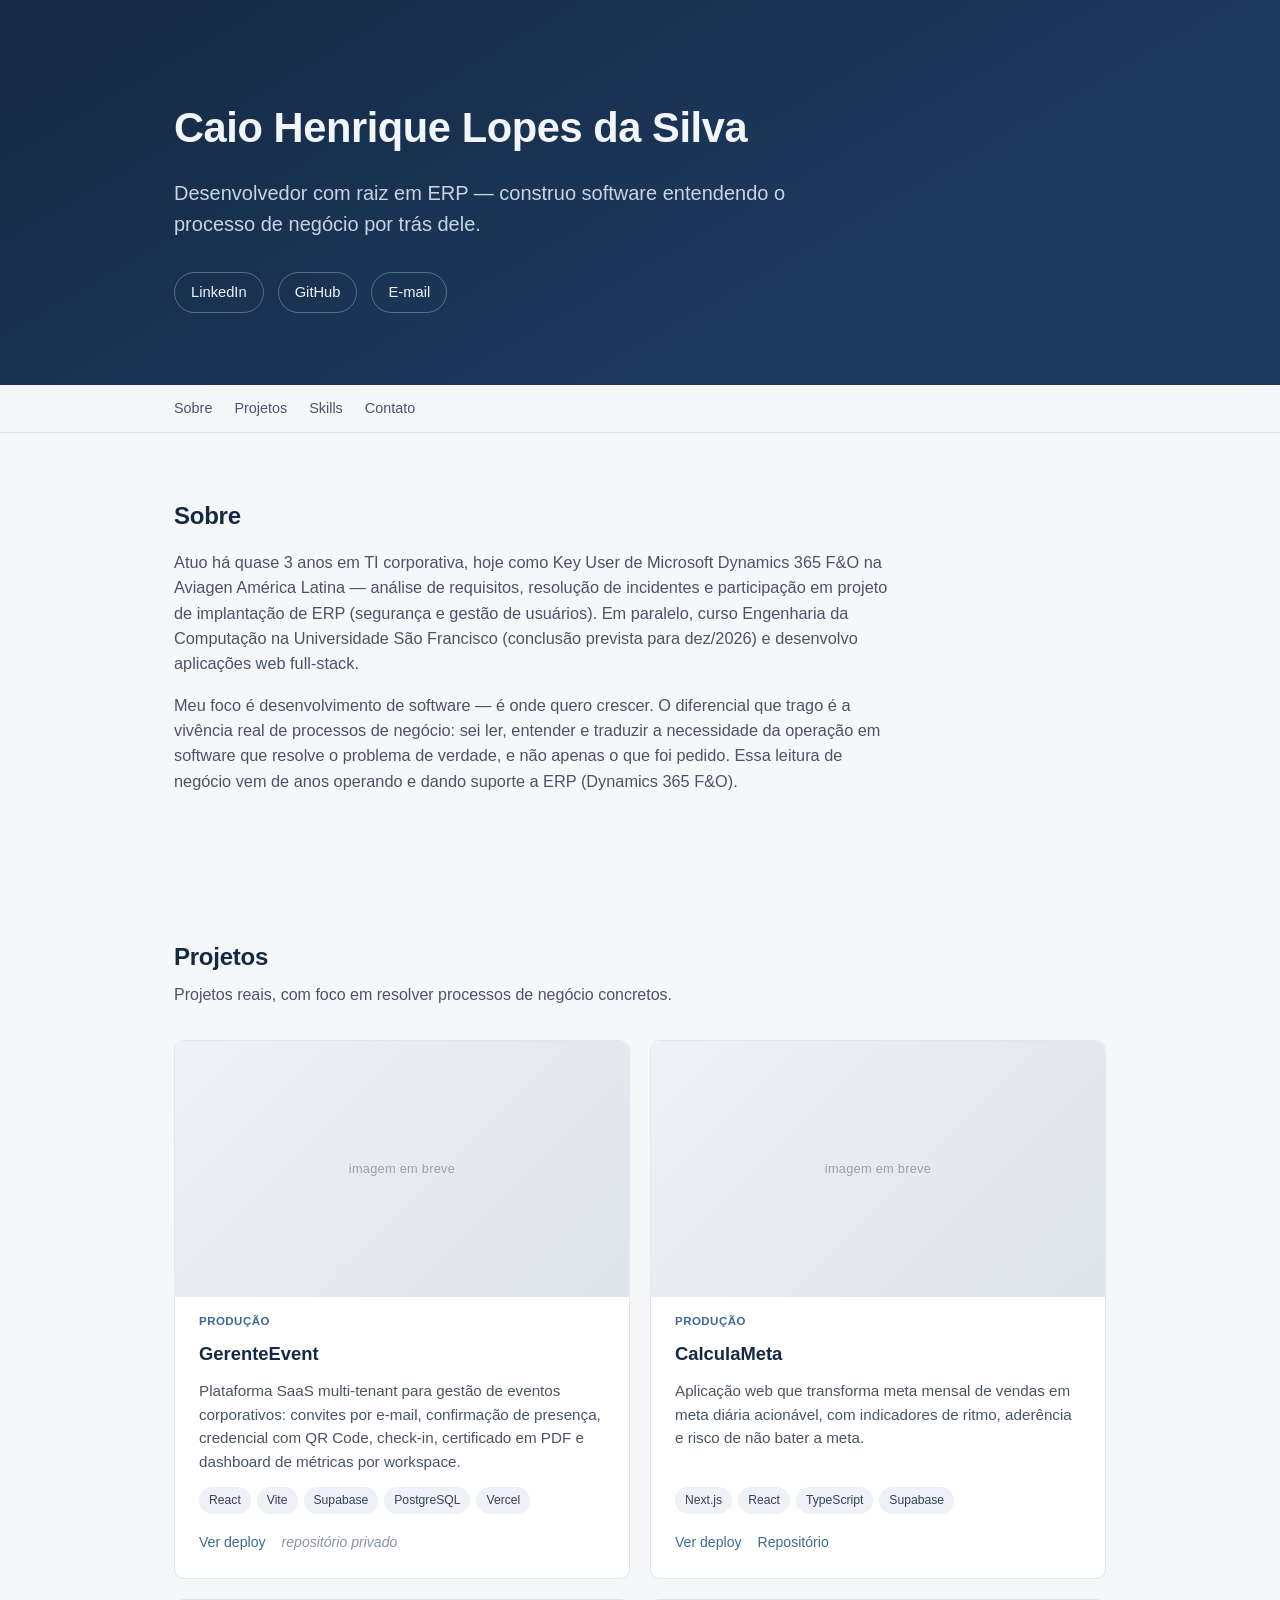
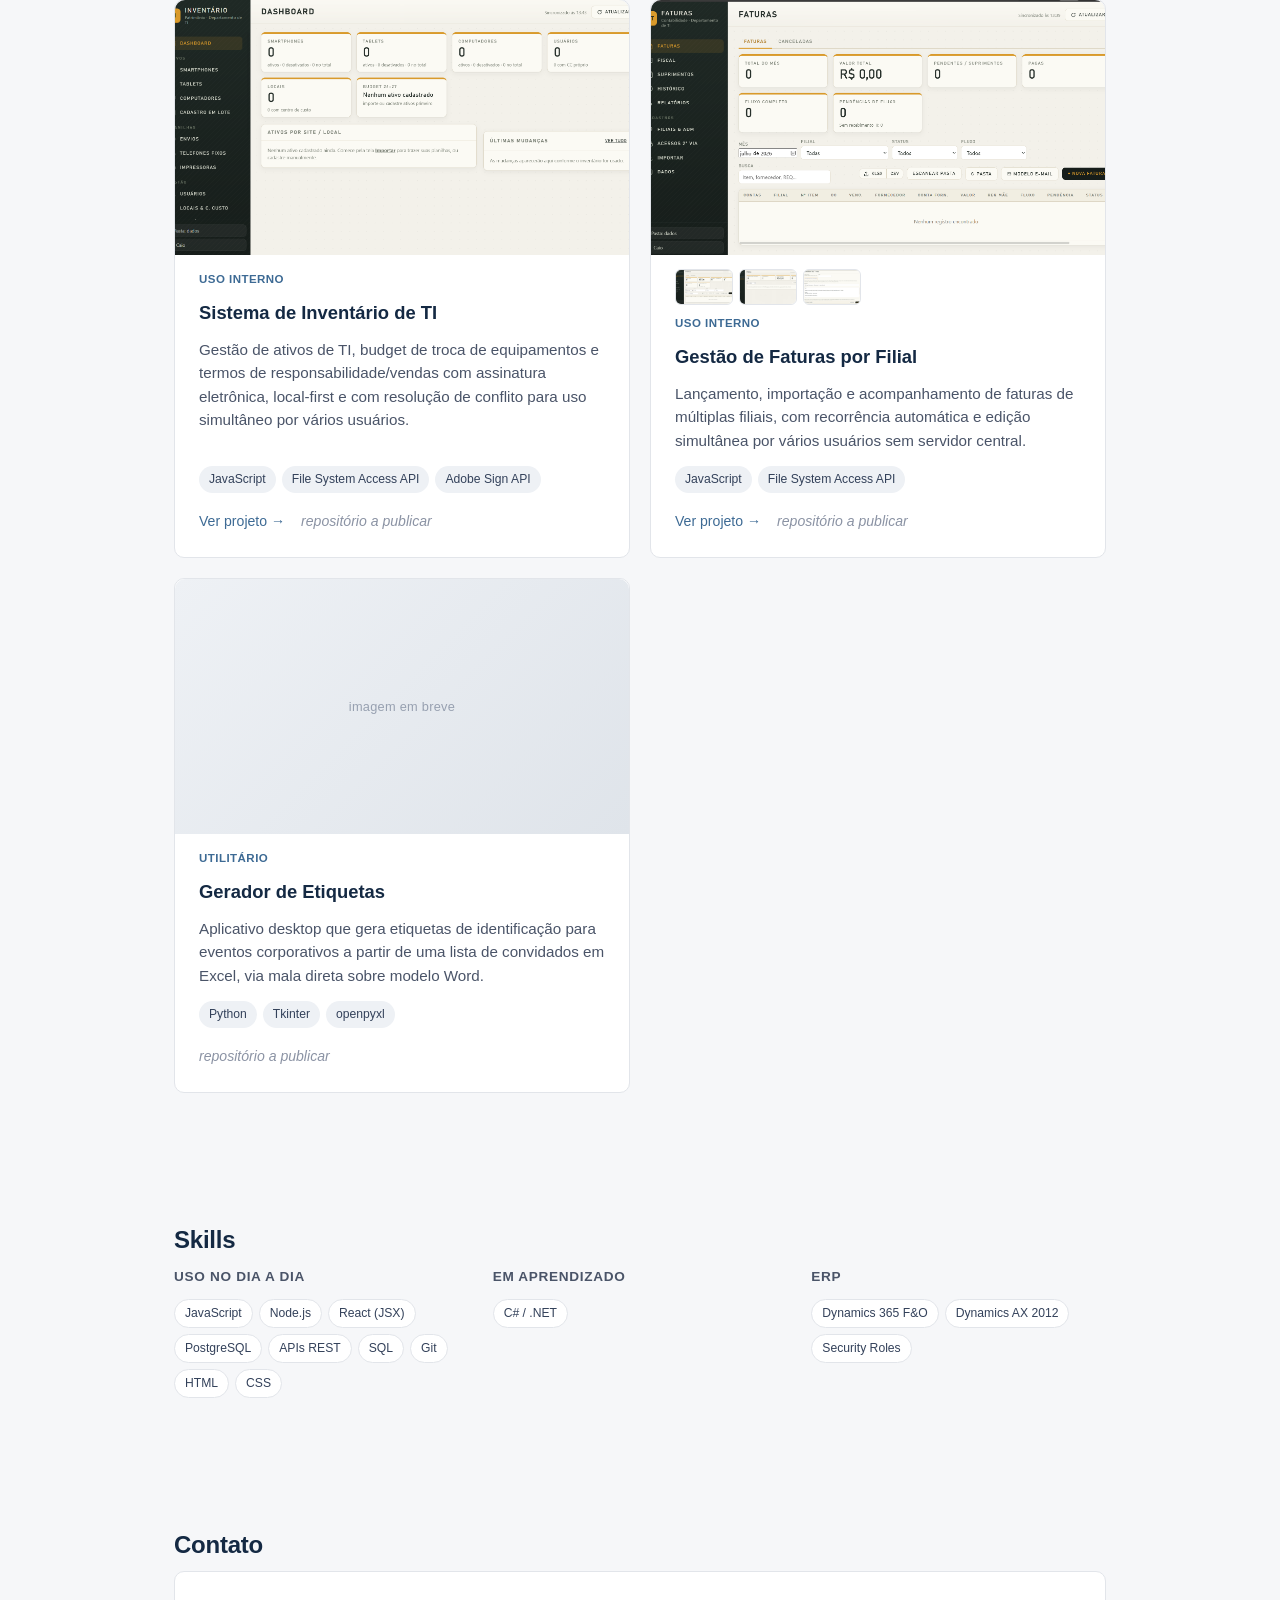
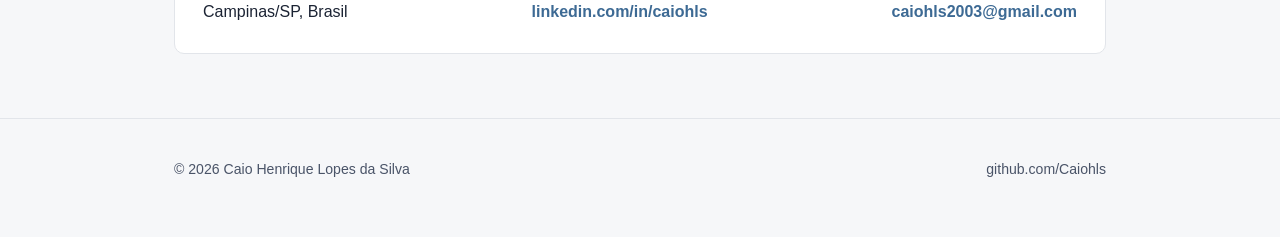
==== index.html @ 2c6a5934 "feature: meu site" ====
<!DOCTYPE html>
<html lang="pt-BR">
<head>
<meta charset="UTF-8">
<meta name="viewport" content="width=device-width, initial-scale=1">
<title>Caio Henrique Lopes da Silva — Desenvolvedor & ERP</title>
<meta name="description" content="Desenvolvedor com raiz em ERP. Portfólio de Caio Henrique Lopes da Silva — projetos, stack e contato.">
<style>
  :root{
    --bg: #f6f7f9;
    --bg-alt: #ffffff;
    --ink: #1b2333;
    --ink-soft: #4a5468;
    --line: #e2e5ea;
    --navy: #1e3a5f;
    --navy-deep: #142943;
    --accent: #3d6a94;
    --tag-bg: #eef1f5;
    --tag-ink: #33415a;
    --radius: 10px;
    --max: 980px;
  }

  *{ box-sizing: border-box; }

  html{ scroll-behavior: smooth; }

  body{
    margin: 0;
    font-family: -apple-system, BlinkMacSystemFont, "Segoe UI", Roboto, "Helvetica Neue", Arial, sans-serif;
    color: var(--ink);
    background: var(--bg);
    line-height: 1.55;
    -webkit-font-smoothing: antialiased;
  }

  a{ color: var(--accent); text-decoration: none; }
  a:hover{ text-decoration: underline; }

  .wrap{
    max-width: var(--max);
    margin: 0 auto;
    padding: 0 24px;
  }

  header.hero{
    background: linear-gradient(150deg, var(--navy-deep), var(--navy) 70%);
    color: #f2f5f9;
    padding: 96px 0 72px;
  }

  header.hero .wrap{ display: flex; flex-direction: column; gap: 18px; }

  header.hero h1{
    margin: 0;
    font-size: clamp(1.9rem, 4vw, 2.6rem);
    font-weight: 700;
    letter-spacing: -0.01em;
  }

  header.hero p.tagline{
    margin: 0;
    font-size: clamp(1.05rem, 2vw, 1.25rem);
    color: #c8d4e2;
    max-width: 640px;
  }

  header.hero .links{
    margin-top: 14px;
    display: flex;
    flex-wrap: wrap;
    gap: 14px;
  }

  header.hero .links a{
    color: #eef3f8;
    border: 1px solid rgba(255,255,255,0.28);
    padding: 8px 16px;
    border-radius: 999px;
    font-size: 0.92rem;
    transition: background 0.15s ease, border-color 0.15s ease;
  }

  header.hero .links a:hover{
    background: rgba(255,255,255,0.08);
    border-color: rgba(255,255,255,0.5);
    text-decoration: none;
  }

  nav.subnav{
    position: sticky;
    top: 0;
    z-index: 10;
    background: rgba(246,247,249,0.92);
    backdrop-filter: saturate(180%) blur(6px);
    border-bottom: 1px solid var(--line);
  }

  nav.subnav .wrap{
    display: flex;
    gap: 22px;
    padding: 12px 24px;
    font-size: 0.9rem;
    overflow-x: auto;
  }

  nav.subnav a{ color: var(--ink-soft); white-space: nowrap; }
  nav.subnav a:hover{ color: var(--navy); }

  section{ padding: 64px 0; }

  section h2{
    font-size: 1.5rem;
    margin: 0 0 8px;
    color: var(--navy-deep);
    letter-spacing: -0.01em;
  }

  section .section-intro{
    color: var(--ink-soft);
    margin: 0 0 32px;
    max-width: 680px;
  }

  #sobre p{
    max-width: 720px;
    color: var(--ink-soft);
    font-size: 1.02rem;
  }

  #sobre p strong{ color: var(--ink); }

  .cards{
    display: grid;
    grid-template-columns: repeat(auto-fill, minmax(300px, 1fr));
    gap: 20px;
  }

  .card{
    background: var(--bg-alt);
    border: 1px solid var(--line);
    border-radius: var(--radius);
    padding: 24px;
    display: flex;
    flex-direction: column;
    gap: 10px;
  }

  .card .thumb{
    margin: -24px -24px 6px;
    aspect-ratio: 16 / 9;
    background: linear-gradient(135deg, #eef1f5, #dfe4ea);
    border-radius: var(--radius) var(--radius) 0 0;
    overflow: hidden;
    position: relative;
    display: flex;
    align-items: center;
    justify-content: center;
  }

  .card .thumb .ph{
    color: #97a0b0;
    font-size: 0.8rem;
    letter-spacing: 0.02em;
  }

  .card .thumb img{
    position: absolute;
    inset: 0;
    width: 100%;
    height: 100%;
    object-fit: cover;
    display: block;
  }

  .card .shots{
    display: flex;
    gap: 6px;
    margin-top: -2px;
  }

  .card .shots button{
    padding: 0;
    width: 58px;
    height: 36px;
    border: 1px solid var(--line);
    border-radius: 6px;
    overflow: hidden;
    cursor: pointer;
    background: none;
    transition: border-color 0.15s ease;
  }

  .card .shots button:hover,
  .card .shots button:focus-visible{
    border-color: var(--accent);
    outline: none;
  }

  .card .shots button img{
    width: 100%;
    height: 100%;
    object-fit: cover;
    display: block;
  }

  .card h3{
    margin: 0;
    font-size: 1.15rem;
    color: var(--navy-deep);
  }

  .card .status{
    font-size: 0.72rem;
    text-transform: uppercase;
    letter-spacing: 0.04em;
    color: var(--accent);
    font-weight: 600;
  }

  .card p.desc{
    margin: 0;
    color: var(--ink-soft);
    font-size: 0.95rem;
    flex-grow: 1;
  }

  .card p.desc code{
    background: var(--tag-bg);
    color: var(--tag-ink);
    padding: 1px 5px;
    border-radius: 4px;
    font-size: 0.85em;
  }

  .tags{
    display: flex;
    flex-wrap: wrap;
    gap: 6px;
    margin-top: 4px;
  }

  .tag{
    background: var(--tag-bg);
    color: var(--tag-ink);
    font-size: 0.76rem;
    padding: 4px 10px;
    border-radius: 999px;
    font-weight: 500;
  }

  .card .card-links{
    margin-top: 8px;
    display: flex;
    gap: 16px;
    font-size: 0.88rem;
  }

  .card .card-links span.pending{
    color: #8b93a4;
    font-style: italic;
  }

  .skills-grid{
    display: grid;
    grid-template-columns: repeat(auto-fit, minmax(220px, 1fr));
    gap: 24px;
  }

  .skills-group h3{
    font-size: 0.85rem;
    text-transform: uppercase;
    letter-spacing: 0.05em;
    color: var(--ink-soft);
    margin: 0 0 12px;
  }

  .skills-group .tags .tag{ background: var(--bg-alt); border: 1px solid var(--line); }

  footer{
    padding: 40px 0 56px;
    border-top: 1px solid var(--line);
  }

  footer .wrap{
    display: flex;
    flex-wrap: wrap;
    justify-content: space-between;
    gap: 12px;
    color: var(--ink-soft);
    font-size: 0.88rem;
  }

  footer a{ color: var(--ink-soft); }

  #contato .contact-box{
    background: var(--bg-alt);
    border: 1px solid var(--line);
    border-radius: var(--radius);
    padding: 28px;
    display: flex;
    flex-wrap: wrap;
    gap: 24px;
    align-items: center;
    justify-content: space-between;
  }

  #contato .contact-box a{
    font-weight: 600;
  }

  @media (max-width: 600px){
    header.hero{ padding: 72px 0 56px; }
    section{ padding: 48px 0; }
  }
</style>
</head>
<body>

<header class="hero">
  <div class="wrap">
    <h1>Caio Henrique Lopes da Silva</h1>
    <p class="tagline">Desenvolvedor com raiz em ERP — construo software entendendo o processo de negócio por trás dele.</p>
    <div class="links">
      <a href="https://linkedin.com/in/caiohls" target="_blank" rel="noopener">LinkedIn</a>
      <a href="https://github.com/Caiohls" target="_blank" rel="noopener">GitHub</a>
      <a href="mailto:caiohls2003@gmail.com">E-mail</a>
    </div>
  </div>
</header>

<nav class="subnav">
  <div class="wrap">
    <a href="#sobre">Sobre</a>
    <a href="#projetos">Projetos</a>
    <a href="#skills">Skills</a>
    <a href="#contato">Contato</a>
  </div>
</nav>

<main>

  <section id="sobre">
    <div class="wrap">
      <h2>Sobre</h2>
      <p>
        Atuo há quase 3 anos em TI corporativa, hoje como Key User de Microsoft Dynamics 365 F&amp;O
        na Aviagen América Latina — análise de requisitos, resolução de incidentes e participação em projeto de
        implantação de ERP (segurança e gestão de usuários). Em paralelo, curso Engenharia da Computação na
        Universidade São Francisco (conclusão prevista para dez/2026) e desenvolvo aplicações web full-stack.
      </p>
      <p>
        Meu foco é desenvolvimento de software — é onde quero crescer. O diferencial que trago é a
        vivência real de processos de negócio: sei ler, entender e traduzir a necessidade da operação
        em software que resolve o problema de verdade, e não apenas o que foi pedido. Essa leitura de negócio vem de
        anos operando e dando suporte a ERP (Dynamics 365 F&amp;O).
      </p>
    </div>
  </section>

  <section id="projetos">
    <div class="wrap">
      <h2>Projetos</h2>
      <p class="section-intro">Projetos reais, com foco em resolver processos de negócio concretos.</p>
      <div class="cards">

        <div class="card">
          <div class="thumb">
            <span class="ph">imagem em breve</span>
            <img src="docs/screenshots/gerentevent.png" alt="Tela do GerenteEvent" loading="lazy" onerror="this.remove()">
          </div>
          <span class="status">Produção</span>
          <h3>GerenteEvent</h3>
          <p class="desc">
            Plataforma SaaS multi-tenant para gestão de eventos corporativos: convites por e-mail, confirmação de
            presença, credencial com QR Code, check-in, certificado em PDF e dashboard de métricas por workspace.
          </p>
          <div class="tags">
            <span class="tag">React</span>
            <span class="tag">Vite</span>
            <span class="tag">Supabase</span>
            <span class="tag">PostgreSQL</span>
            <span class="tag">Vercel</span>
          </div>
          <div class="card-links">
            <a href="https://gerentevent.com" target="_blank" rel="noopener">Ver deploy</a>
            <span class="pending">repositório privado</span>
          </div>
        </div>

        <div class="card">
          <div class="thumb">
            <span class="ph">imagem em breve</span>
            <img src="docs/screenshots/calculameta.png" alt="Tela do CalculaMeta" loading="lazy" onerror="this.remove()">
          </div>
          <span class="status">Produção</span>
          <h3>CalculaMeta</h3>
          <p class="desc">
            Aplicação web que transforma meta mensal de vendas em meta diária acionável, com indicadores de ritmo,
            aderência e risco de não bater a meta.
          </p>
          <div class="tags">
            <span class="tag">Next.js</span>
            <span class="tag">React</span>
            <span class="tag">TypeScript</span>
            <span class="tag">Supabase</span>
          </div>
          <div class="card-links">
            <a href="https://calculametamo.vercel.app" target="_blank" rel="noopener">Ver deploy</a>
            <a href="https://github.com/caiohls2000-lang/CalculaMetaMo" target="_blank" rel="noopener">Repositório</a>
          </div>
        </div>

        <div class="card">
          <div class="thumb">
            <span class="ph">imagem em breve</span>
            <img src="docs/screenshots/Inventario/InventTelaIni.png" alt="Dashboard do Sistema de Inventário de TI" loading="lazy" onerror="this.remove()">
          </div>
          <span class="status">Uso interno</span>
          <h3>Sistema de Inventário de TI</h3>
          <p class="desc">
            Gestão de ativos de TI, budget de troca de equipamentos e termos de responsabilidade/vendas com
            assinatura eletrônica, local-first e com resolução de conflito para uso simultâneo por vários usuários.
          </p>
          <div class="tags">
            <span class="tag">JavaScript</span>
            <span class="tag">File System Access API</span>
            <span class="tag">Adobe Sign API</span>
          </div>
          <div class="card-links">
            <a href="projeto-inventario.html">Ver projeto →</a>
            <span class="pending">repositório a publicar</span>
          </div>
        </div>

        <div class="card">
          <div class="thumb">
            <span class="ph">imagem em breve</span>
            <img id="faturas-main" src="docs/screenshots/GerenciamentoFaturas/FaturasTelaIni.png" alt="Tela inicial da Gestão de Faturas" loading="lazy" onerror="this.remove()">
          </div>
          <div class="shots">
            <button type="button" data-target="faturas-main" data-src="docs/screenshots/GerenciamentoFaturas/FaturasTelaIni.png" aria-label="Ver tela inicial">
              <img src="docs/screenshots/GerenciamentoFaturas/FaturasTelaIni.png" alt="Tela inicial" loading="lazy">
            </button>
            <button type="button" data-target="faturas-main" data-src="docs/screenshots/GerenciamentoFaturas/FaturasFiscal.png" aria-label="Ver fluxo fiscal">
              <img src="docs/screenshots/GerenciamentoFaturas/FaturasFiscal.png" alt="Fluxo fiscal" loading="lazy">
            </button>
            <button type="button" data-target="faturas-main" data-src="docs/screenshots/GerenciamentoFaturas/ModeloEmailFiscal.png" aria-label="Ver modelo de e-mail automático">
              <img src="docs/screenshots/GerenciamentoFaturas/ModeloEmailFiscal.png" alt="Modelo de e-mail" loading="lazy">
            </button>
          </div>
          <span class="status">Uso interno</span>
          <h3>Gestão de Faturas por Filial</h3>
          <p class="desc">
            Lançamento, importação e acompanhamento de faturas de múltiplas filiais, com recorrência automática e
            edição simultânea por vários usuários sem servidor central.
          </p>
          <div class="tags">
            <span class="tag">JavaScript</span>
            <span class="tag">File System Access API</span>
          </div>
          <div class="card-links">
            <a href="projeto-faturas.html">Ver projeto →</a>
            <span class="pending">repositório a publicar</span>
          </div>
        </div>

        <div class="card">
          <div class="thumb">
            <span class="ph">imagem em breve</span>
            <img src="docs/screenshots/etiquetas.png" alt="Tela do Gerador de Etiquetas" loading="lazy" onerror="this.remove()">
          </div>
          <span class="status">Utilitário</span>
          <h3>Gerador de Etiquetas</h3>
          <p class="desc">
            Aplicativo desktop que gera etiquetas de identificação para eventos corporativos a partir de uma lista
            de convidados em Excel, via mala direta sobre modelo Word.
          </p>
          <div class="tags">
            <span class="tag">Python</span>
            <span class="tag">Tkinter</span>
            <span class="tag">openpyxl</span>
          </div>
          <div class="card-links">
            <span class="pending">repositório a publicar</span>
          </div>
        </div>

      </div>
    </div>
  </section>

  <section id="skills">
    <div class="wrap">
      <h2>Skills</h2>
      <div class="skills-grid">
        <div class="skills-group">
          <h3>Uso no dia a dia</h3>
          <div class="tags">
            <span class="tag">JavaScript</span>
            <span class="tag">Node.js</span>
            <span class="tag">React (JSX)</span>
            <span class="tag">PostgreSQL</span>
            <span class="tag">APIs REST</span>
            <span class="tag">SQL</span>
            <span class="tag">Git</span>
            <span class="tag">HTML</span>
            <span class="tag">CSS</span>
          </div>
        </div>
        <div class="skills-group">
          <h3>Em aprendizado</h3>
          <div class="tags">
            <span class="tag">C# / .NET</span>
          </div>
        </div>
        <div class="skills-group">
          <h3>ERP</h3>
          <div class="tags">
            <span class="tag">Dynamics 365 F&amp;O</span>
            <span class="tag">Dynamics AX 2012</span>
            <span class="tag">Security Roles</span>
          </div>
        </div>
      </div>
    </div>
  </section>

  <section id="contato">
    <div class="wrap">
      <h2>Contato</h2>
      <div class="contact-box">
        <div>Campinas/SP, Brasil</div>
        <a href="https://linkedin.com/in/caiohls" target="_blank" rel="noopener">linkedin.com/in/caiohls</a>
        <a href="mailto:caiohls2003@gmail.com">caiohls2003@gmail.com</a>
      </div>
    </div>
  </section>

</main>

<footer>
  <div class="wrap">
    <span>© 2026 Caio Henrique Lopes da Silva</span>
    <a href="https://github.com/Caiohls" target="_blank" rel="noopener">github.com/Caiohls</a>
  </div>
</footer>

<script>
  document.querySelectorAll('.shots button').forEach(function (btn) {
    btn.addEventListener('click', function () {
      var main = document.getElementById(btn.dataset.target);
      if (main) main.src = btn.dataset.src;
    });
  });
</script>

</body>
</html>
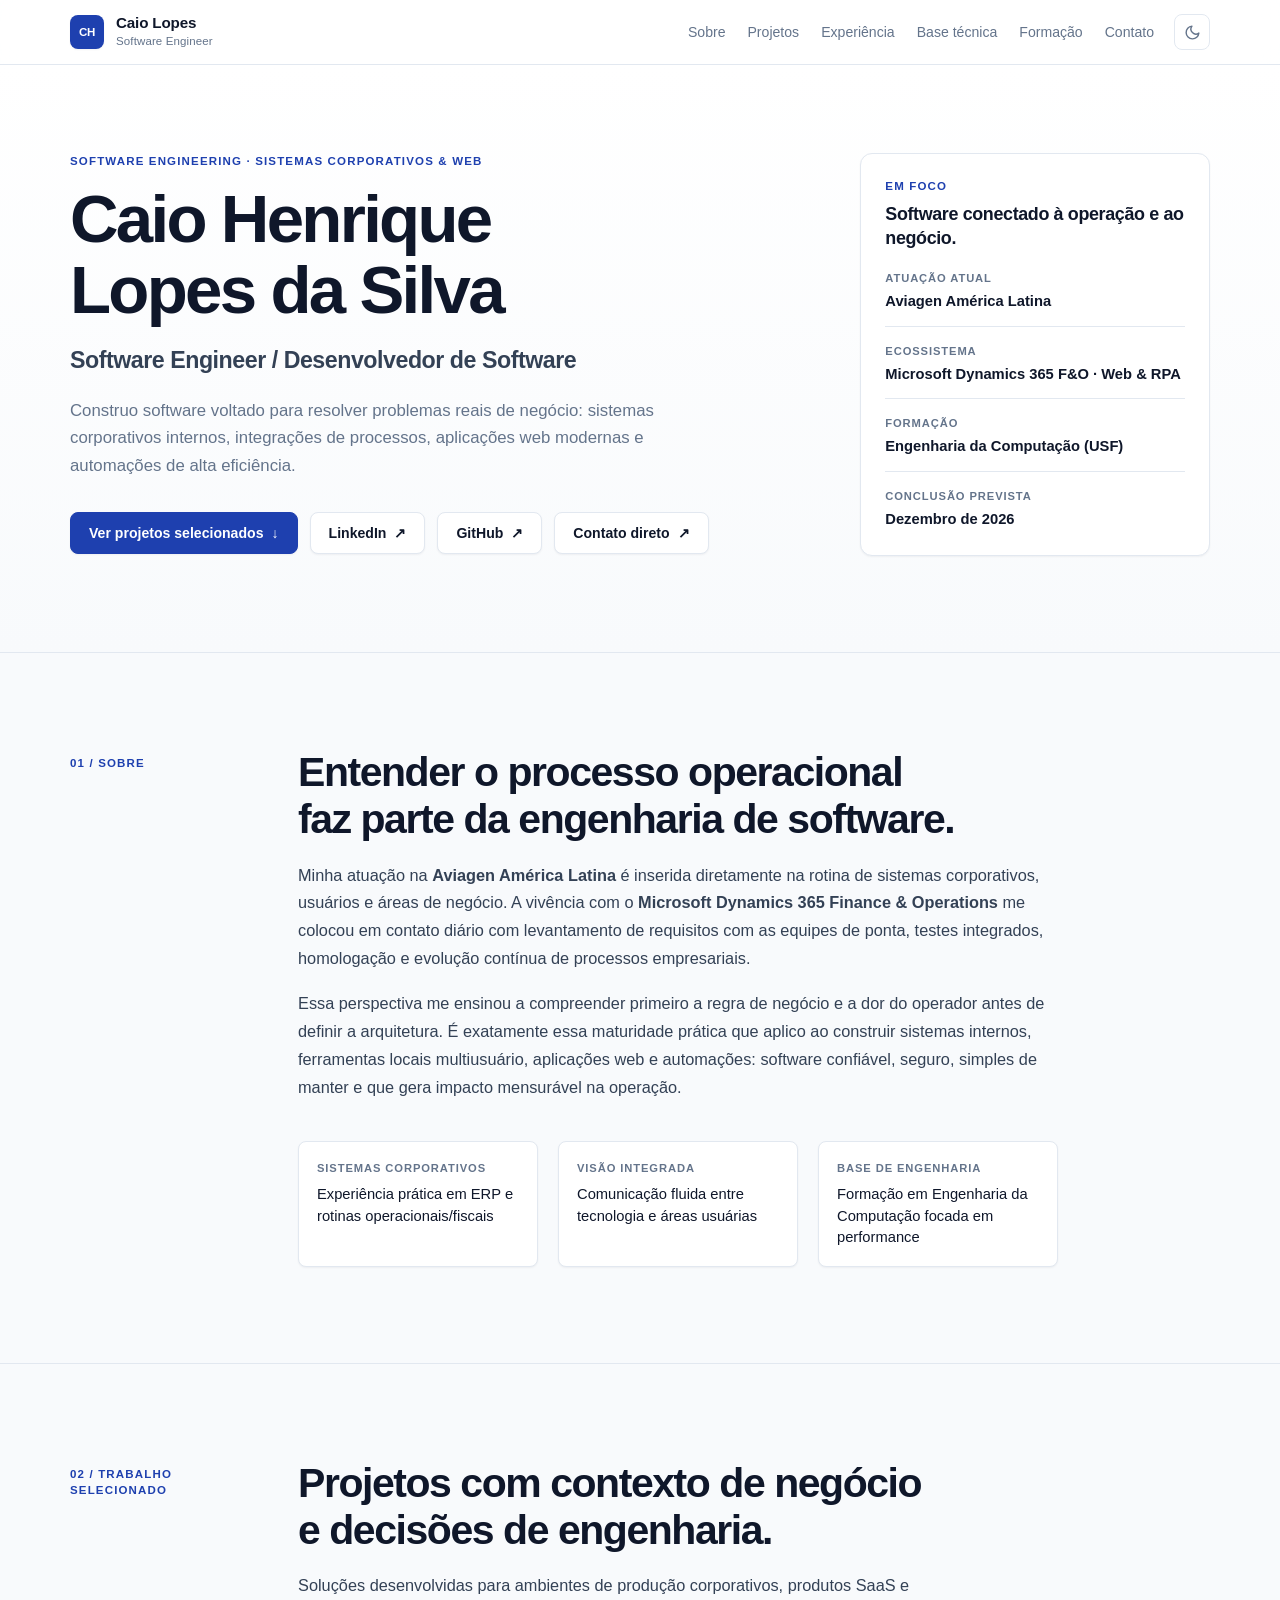
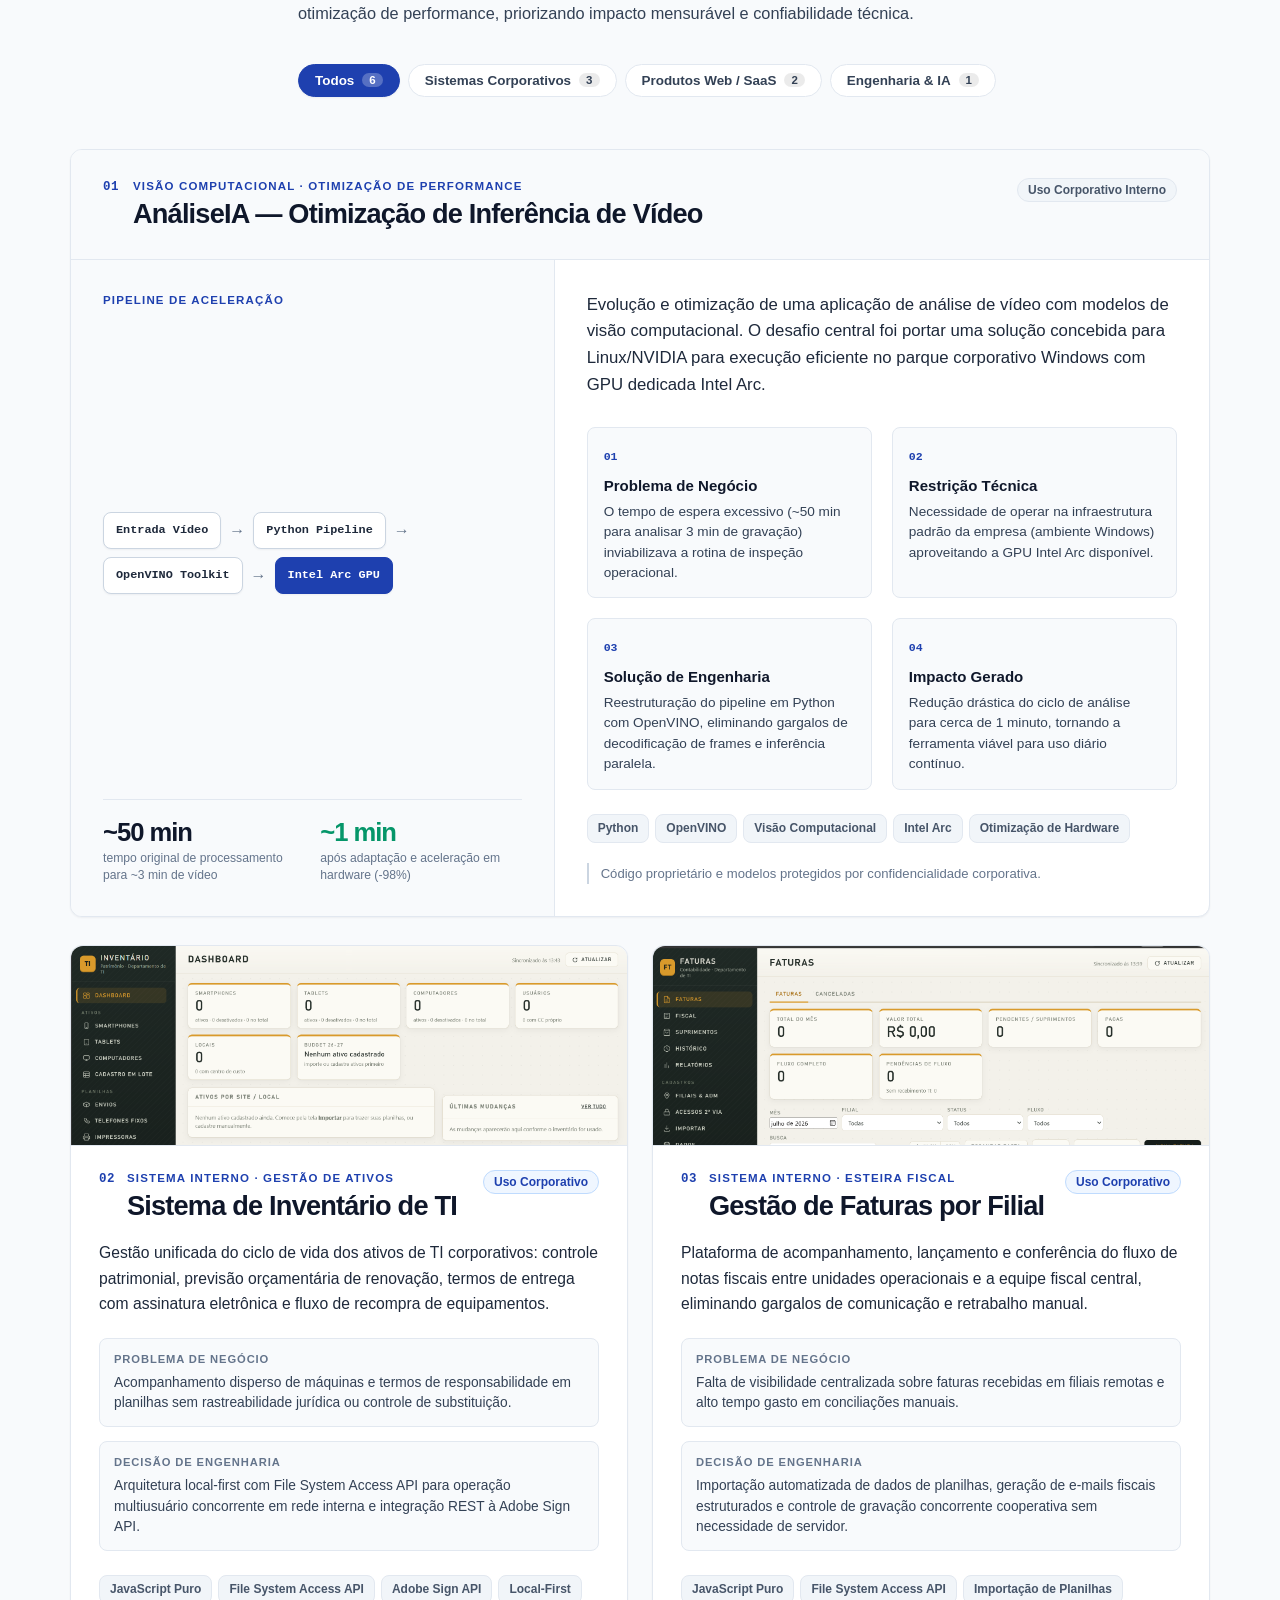
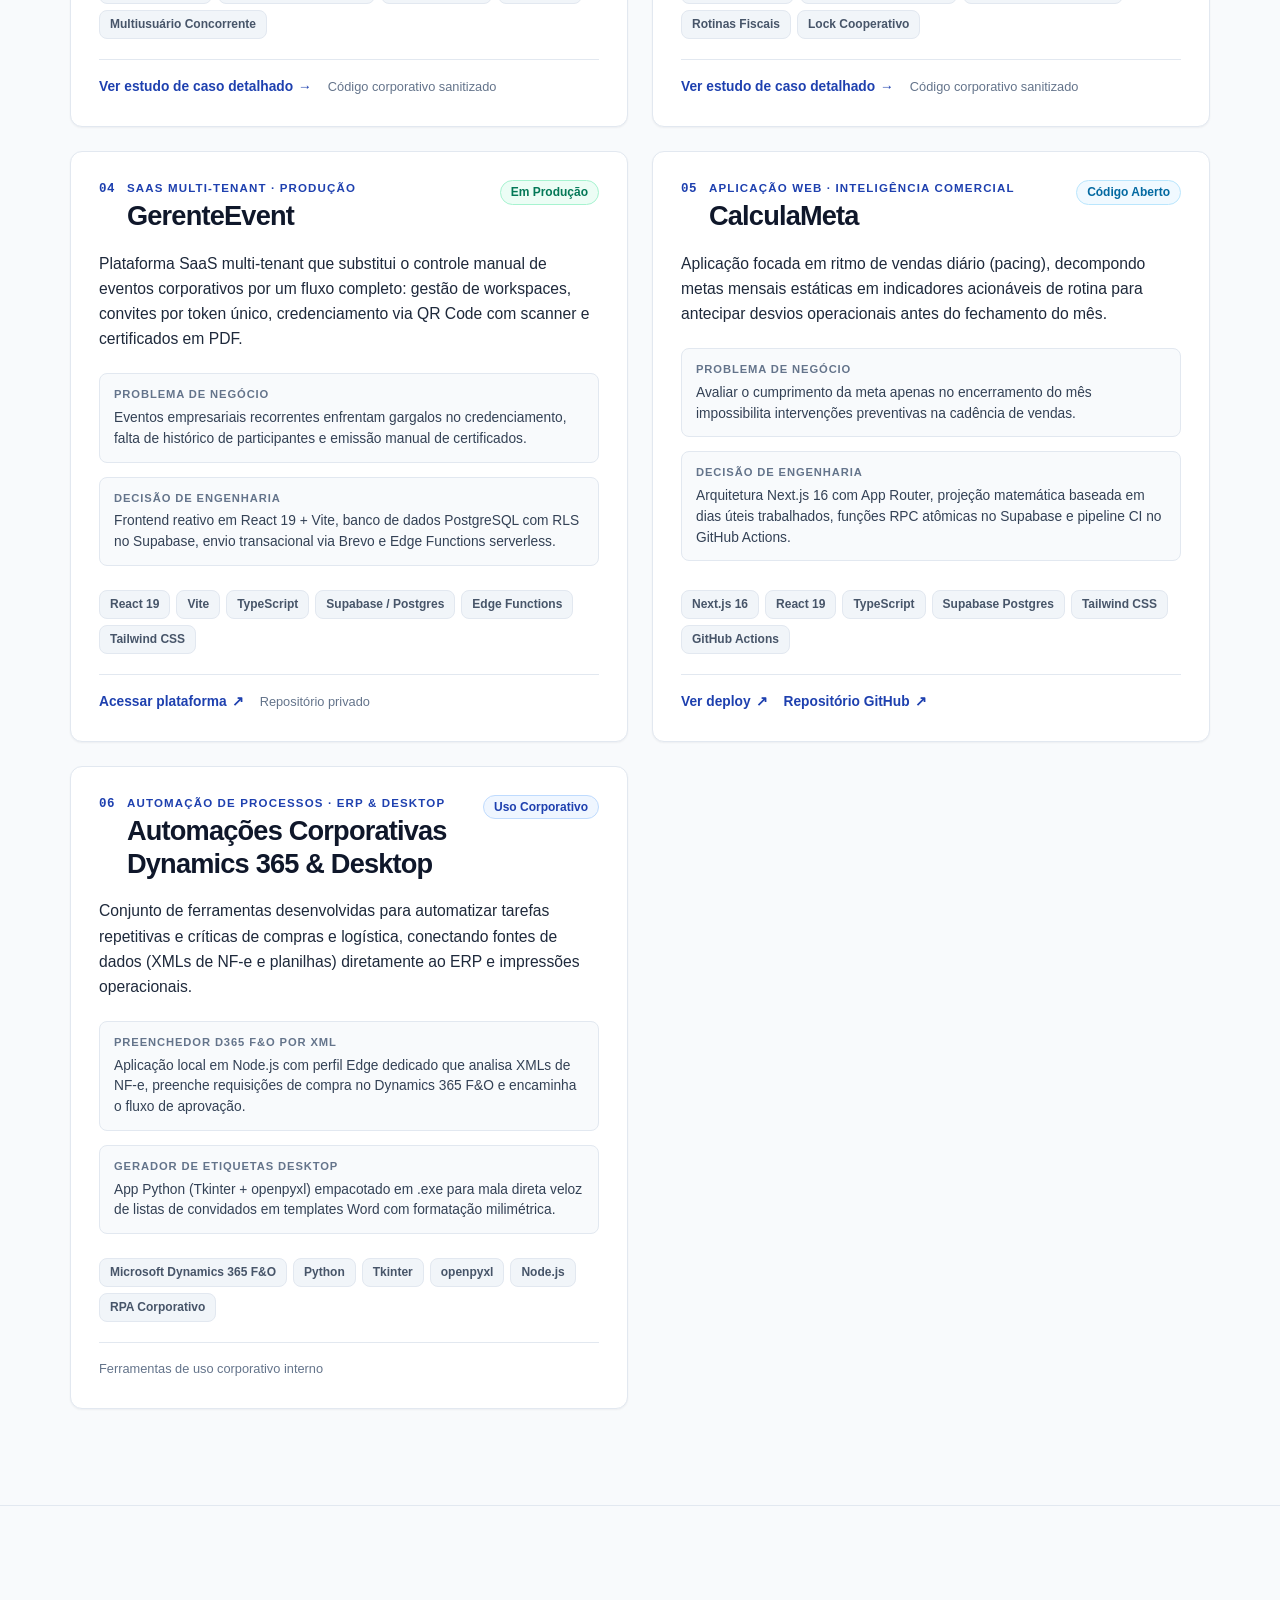
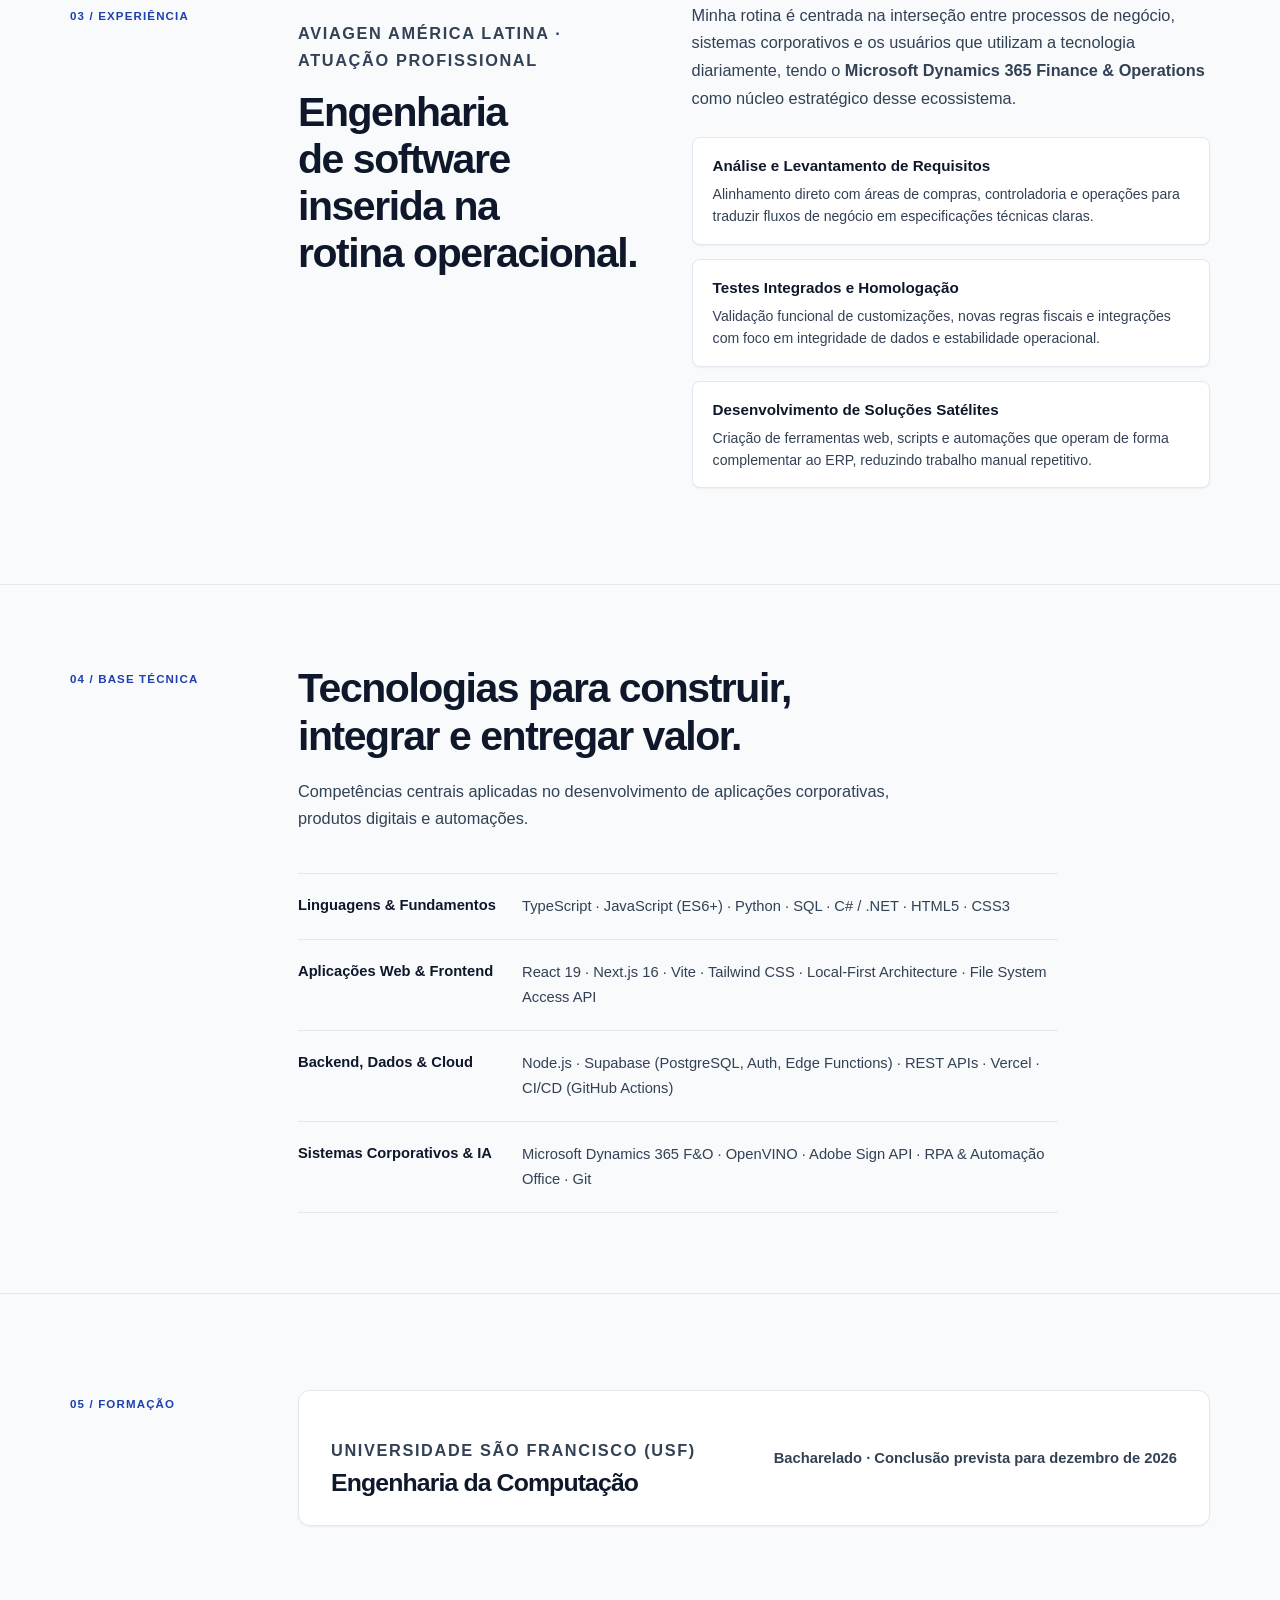
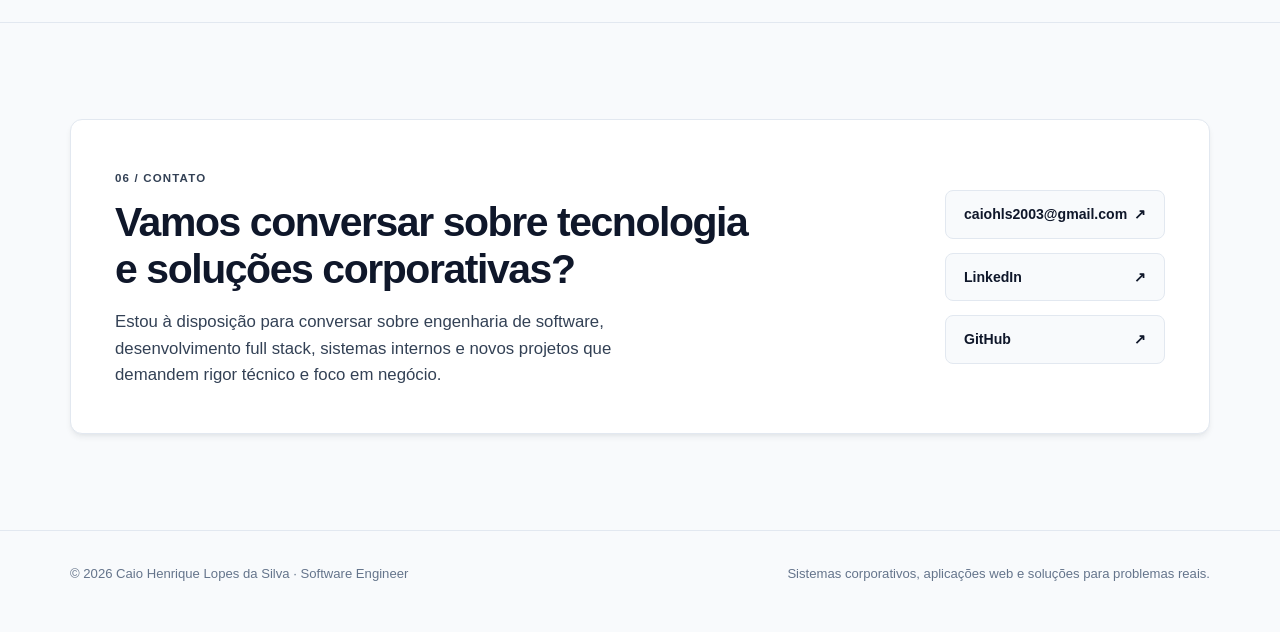
==== commit d32dea5d: "fix" ====
--- a/index.html
+++ b/index.html
@@ -1,559 +1,636 @@
-<!DOCTYPE html>
+<!doctype html>
 <html lang="pt-BR">
-<head>
-<meta charset="UTF-8">
-<meta name="viewport" content="width=device-width, initial-scale=1">
-<title>Caio Henrique Lopes da Silva — Desenvolvedor & ERP</title>
-<meta name="description" content="Desenvolvedor com raiz em ERP. Portfólio de Caio Henrique Lopes da Silva — projetos, stack e contato.">
-<style>
-  :root{
-    --bg: #f6f7f9;
-    --bg-alt: #ffffff;
-    --ink: #1b2333;
-    --ink-soft: #4a5468;
-    --line: #e2e5ea;
-    --navy: #1e3a5f;
-    --navy-deep: #142943;
-    --accent: #3d6a94;
-    --tag-bg: #eef1f5;
-    --tag-ink: #33415a;
-    --radius: 10px;
-    --max: 980px;
-  }
-
-  *{ box-sizing: border-box; }
-
-  html{ scroll-behavior: smooth; }
-
-  body{
-    margin: 0;
-    font-family: -apple-system, BlinkMacSystemFont, "Segoe UI", Roboto, "Helvetica Neue", Arial, sans-serif;
-    color: var(--ink);
-    background: var(--bg);
-    line-height: 1.55;
-    -webkit-font-smoothing: antialiased;
-  }
-
-  a{ color: var(--accent); text-decoration: none; }
-  a:hover{ text-decoration: underline; }
-
-  .wrap{
-    max-width: var(--max);
-    margin: 0 auto;
-    padding: 0 24px;
-  }
-
-  header.hero{
-    background: linear-gradient(150deg, var(--navy-deep), var(--navy) 70%);
-    color: #f2f5f9;
-    padding: 96px 0 72px;
-  }
-
-  header.hero .wrap{ display: flex; flex-direction: column; gap: 18px; }
-
-  header.hero h1{
-    margin: 0;
-    font-size: clamp(1.9rem, 4vw, 2.6rem);
-    font-weight: 700;
-    letter-spacing: -0.01em;
-  }
-
-  header.hero p.tagline{
-    margin: 0;
-    font-size: clamp(1.05rem, 2vw, 1.25rem);
-    color: #c8d4e2;
-    max-width: 640px;
-  }
-
-  header.hero .links{
-    margin-top: 14px;
-    display: flex;
-    flex-wrap: wrap;
-    gap: 14px;
-  }
-
-  header.hero .links a{
-    color: #eef3f8;
-    border: 1px solid rgba(255,255,255,0.28);
-    padding: 8px 16px;
-    border-radius: 999px;
-    font-size: 0.92rem;
-    transition: background 0.15s ease, border-color 0.15s ease;
-  }
-
-  header.hero .links a:hover{
-    background: rgba(255,255,255,0.08);
-    border-color: rgba(255,255,255,0.5);
-    text-decoration: none;
-  }
-
-  nav.subnav{
-    position: sticky;
-    top: 0;
-    z-index: 10;
-    background: rgba(246,247,249,0.92);
-    backdrop-filter: saturate(180%) blur(6px);
-    border-bottom: 1px solid var(--line);
-  }
-
-  nav.subnav .wrap{
-    display: flex;
-    gap: 22px;
-    padding: 12px 24px;
-    font-size: 0.9rem;
-    overflow-x: auto;
-  }
-
-  nav.subnav a{ color: var(--ink-soft); white-space: nowrap; }
-  nav.subnav a:hover{ color: var(--navy); }
-
-  section{ padding: 64px 0; }
-
-  section h2{
-    font-size: 1.5rem;
-    margin: 0 0 8px;
-    color: var(--navy-deep);
-    letter-spacing: -0.01em;
-  }
-
-  section .section-intro{
-    color: var(--ink-soft);
-    margin: 0 0 32px;
-    max-width: 680px;
-  }
-
-  #sobre p{
-    max-width: 720px;
-    color: var(--ink-soft);
-    font-size: 1.02rem;
-  }
-
-  #sobre p strong{ color: var(--ink); }
-
-  .cards{
-    display: grid;
-    grid-template-columns: repeat(auto-fill, minmax(300px, 1fr));
-    gap: 20px;
-  }
-
-  .card{
-    background: var(--bg-alt);
-    border: 1px solid var(--line);
-    border-radius: var(--radius);
-    padding: 24px;
-    display: flex;
-    flex-direction: column;
-    gap: 10px;
-  }
-
-  .card .thumb{
-    margin: -24px -24px 6px;
-    aspect-ratio: 16 / 9;
-    background: linear-gradient(135deg, #eef1f5, #dfe4ea);
-    border-radius: var(--radius) var(--radius) 0 0;
-    overflow: hidden;
-    position: relative;
-    display: flex;
-    align-items: center;
-    justify-content: center;
-  }
-
-  .card .thumb .ph{
-    color: #97a0b0;
-    font-size: 0.8rem;
-    letter-spacing: 0.02em;
-  }
-
-  .card .thumb img{
-    position: absolute;
-    inset: 0;
-    width: 100%;
-    height: 100%;
-    object-fit: cover;
-    display: block;
-  }
-
-  .card .shots{
-    display: flex;
-    gap: 6px;
-    margin-top: -2px;
-  }
-
-  .card .shots button{
-    padding: 0;
-    width: 58px;
-    height: 36px;
-    border: 1px solid var(--line);
-    border-radius: 6px;
-    overflow: hidden;
-    cursor: pointer;
-    background: none;
-    transition: border-color 0.15s ease;
-  }
-
-  .card .shots button:hover,
-  .card .shots button:focus-visible{
-    border-color: var(--accent);
-    outline: none;
-  }
-
-  .card .shots button img{
-    width: 100%;
-    height: 100%;
-    object-fit: cover;
-    display: block;
-  }
-
-  .card h3{
-    margin: 0;
-    font-size: 1.15rem;
-    color: var(--navy-deep);
-  }
-
-  .card .status{
-    font-size: 0.72rem;
-    text-transform: uppercase;
-    letter-spacing: 0.04em;
-    color: var(--accent);
-    font-weight: 600;
-  }
-
-  .card p.desc{
-    margin: 0;
-    color: var(--ink-soft);
-    font-size: 0.95rem;
-    flex-grow: 1;
-  }
-
-  .card p.desc code{
-    background: var(--tag-bg);
-    color: var(--tag-ink);
-    padding: 1px 5px;
-    border-radius: 4px;
-    font-size: 0.85em;
-  }
-
-  .tags{
-    display: flex;
-    flex-wrap: wrap;
-    gap: 6px;
-    margin-top: 4px;
-  }
-
-  .tag{
-    background: var(--tag-bg);
-    color: var(--tag-ink);
-    font-size: 0.76rem;
-    padding: 4px 10px;
-    border-radius: 999px;
-    font-weight: 500;
-  }
-
-  .card .card-links{
-    margin-top: 8px;
-    display: flex;
-    gap: 16px;
-    font-size: 0.88rem;
-  }
-
-  .card .card-links span.pending{
-    color: #8b93a4;
-    font-style: italic;
-  }
-
-  .skills-grid{
-    display: grid;
-    grid-template-columns: repeat(auto-fit, minmax(220px, 1fr));
-    gap: 24px;
-  }
-
-  .skills-group h3{
-    font-size: 0.85rem;
-    text-transform: uppercase;
-    letter-spacing: 0.05em;
-    color: var(--ink-soft);
-    margin: 0 0 12px;
-  }
-
-  .skills-group .tags .tag{ background: var(--bg-alt); border: 1px solid var(--line); }
-
-  footer{
-    padding: 40px 0 56px;
-    border-top: 1px solid var(--line);
-  }
-
-  footer .wrap{
-    display: flex;
-    flex-wrap: wrap;
-    justify-content: space-between;
-    gap: 12px;
-    color: var(--ink-soft);
-    font-size: 0.88rem;
-  }
-
-  footer a{ color: var(--ink-soft); }
-
-  #contato .contact-box{
-    background: var(--bg-alt);
-    border: 1px solid var(--line);
-    border-radius: var(--radius);
-    padding: 28px;
-    display: flex;
-    flex-wrap: wrap;
-    gap: 24px;
-    align-items: center;
-    justify-content: space-between;
-  }
-
-  #contato .contact-box a{
-    font-weight: 600;
-  }
-
-  @media (max-width: 600px){
-    header.hero{ padding: 72px 0 56px; }
-    section{ padding: 48px 0; }
-  }
-</style>
-</head>
-<body>
-
-<header class="hero">
-  <div class="wrap">
-    <h1>Caio Henrique Lopes da Silva</h1>
-    <p class="tagline">Desenvolvedor com raiz em ERP — construo software entendendo o processo de negócio por trás dele.</p>
-    <div class="links">
-      <a href="https://linkedin.com/in/caiohls" target="_blank" rel="noopener">LinkedIn</a>
-      <a href="https://github.com/Caiohls" target="_blank" rel="noopener">GitHub</a>
-      <a href="mailto:caiohls2003@gmail.com">E-mail</a>
-    </div>
-  </div>
-</header>
-
-<nav class="subnav">
-  <div class="wrap">
-    <a href="#sobre">Sobre</a>
-    <a href="#projetos">Projetos</a>
-    <a href="#skills">Skills</a>
-    <a href="#contato">Contato</a>
-  </div>
-</nav>
-
-<main>
-
-  <section id="sobre">
-    <div class="wrap">
-      <h2>Sobre</h2>
-      <p>
-        Atuo há quase 3 anos em TI corporativa, hoje como Key User de Microsoft Dynamics 365 F&amp;O
-        na Aviagen América Latina — análise de requisitos, resolução de incidentes e participação em projeto de
-        implantação de ERP (segurança e gestão de usuários). Em paralelo, curso Engenharia da Computação na
-        Universidade São Francisco (conclusão prevista para dez/2026) e desenvolvo aplicações web full-stack.
-      </p>
-      <p>
-        Meu foco é desenvolvimento de software — é onde quero crescer. O diferencial que trago é a
-        vivência real de processos de negócio: sei ler, entender e traduzir a necessidade da operação
-        em software que resolve o problema de verdade, e não apenas o que foi pedido. Essa leitura de negócio vem de
-        anos operando e dando suporte a ERP (Dynamics 365 F&amp;O).
-      </p>
-    </div>
-  </section>
-
-  <section id="projetos">
-    <div class="wrap">
-      <h2>Projetos</h2>
-      <p class="section-intro">Projetos reais, com foco em resolver processos de negócio concretos.</p>
-      <div class="cards">
-
-        <div class="card">
-          <div class="thumb">
-            <span class="ph">imagem em breve</span>
-            <img src="docs/screenshots/gerentevent.png" alt="Tela do GerenteEvent" loading="lazy" onerror="this.remove()">
-          </div>
-          <span class="status">Produção</span>
-          <h3>GerenteEvent</h3>
-          <p class="desc">
-            Plataforma SaaS multi-tenant para gestão de eventos corporativos: convites por e-mail, confirmação de
-            presença, credencial com QR Code, check-in, certificado em PDF e dashboard de métricas por workspace.
-          </p>
-          <div class="tags">
-            <span class="tag">React</span>
-            <span class="tag">Vite</span>
-            <span class="tag">Supabase</span>
-            <span class="tag">PostgreSQL</span>
-            <span class="tag">Vercel</span>
-          </div>
-          <div class="card-links">
-            <a href="https://gerentevent.com" target="_blank" rel="noopener">Ver deploy</a>
-            <span class="pending">repositório privado</span>
-          </div>
-        </div>
-
-        <div class="card">
-          <div class="thumb">
-            <span class="ph">imagem em breve</span>
-            <img src="docs/screenshots/calculameta.png" alt="Tela do CalculaMeta" loading="lazy" onerror="this.remove()">
-          </div>
-          <span class="status">Produção</span>
-          <h3>CalculaMeta</h3>
-          <p class="desc">
-            Aplicação web que transforma meta mensal de vendas em meta diária acionável, com indicadores de ritmo,
-            aderência e risco de não bater a meta.
-          </p>
-          <div class="tags">
-            <span class="tag">Next.js</span>
-            <span class="tag">React</span>
-            <span class="tag">TypeScript</span>
-            <span class="tag">Supabase</span>
-          </div>
-          <div class="card-links">
-            <a href="https://calculametamo.vercel.app" target="_blank" rel="noopener">Ver deploy</a>
-            <a href="https://github.com/caiohls2000-lang/CalculaMetaMo" target="_blank" rel="noopener">Repositório</a>
-          </div>
-        </div>
-
-        <div class="card">
-          <div class="thumb">
-            <span class="ph">imagem em breve</span>
-            <img src="docs/screenshots/Inventario/InventTelaIni.png" alt="Dashboard do Sistema de Inventário de TI" loading="lazy" onerror="this.remove()">
-          </div>
-          <span class="status">Uso interno</span>
-          <h3>Sistema de Inventário de TI</h3>
-          <p class="desc">
-            Gestão de ativos de TI, budget de troca de equipamentos e termos de responsabilidade/vendas com
-            assinatura eletrônica, local-first e com resolução de conflito para uso simultâneo por vários usuários.
-          </p>
-          <div class="tags">
-            <span class="tag">JavaScript</span>
-            <span class="tag">File System Access API</span>
-            <span class="tag">Adobe Sign API</span>
-          </div>
-          <div class="card-links">
-            <a href="projeto-inventario.html">Ver projeto →</a>
-            <span class="pending">repositório a publicar</span>
-          </div>
-        </div>
-
-        <div class="card">
-          <div class="thumb">
-            <span class="ph">imagem em breve</span>
-            <img id="faturas-main" src="docs/screenshots/GerenciamentoFaturas/FaturasTelaIni.png" alt="Tela inicial da Gestão de Faturas" loading="lazy" onerror="this.remove()">
-          </div>
-          <div class="shots">
-            <button type="button" data-target="faturas-main" data-src="docs/screenshots/GerenciamentoFaturas/FaturasTelaIni.png" aria-label="Ver tela inicial">
-              <img src="docs/screenshots/GerenciamentoFaturas/FaturasTelaIni.png" alt="Tela inicial" loading="lazy">
-            </button>
-            <button type="button" data-target="faturas-main" data-src="docs/screenshots/GerenciamentoFaturas/FaturasFiscal.png" aria-label="Ver fluxo fiscal">
-              <img src="docs/screenshots/GerenciamentoFaturas/FaturasFiscal.png" alt="Fluxo fiscal" loading="lazy">
-            </button>
-            <button type="button" data-target="faturas-main" data-src="docs/screenshots/GerenciamentoFaturas/ModeloEmailFiscal.png" aria-label="Ver modelo de e-mail automático">
-              <img src="docs/screenshots/GerenciamentoFaturas/ModeloEmailFiscal.png" alt="Modelo de e-mail" loading="lazy">
-            </button>
-          </div>
-          <span class="status">Uso interno</span>
-          <h3>Gestão de Faturas por Filial</h3>
-          <p class="desc">
-            Lançamento, importação e acompanhamento de faturas de múltiplas filiais, com recorrência automática e
-            edição simultânea por vários usuários sem servidor central.
-          </p>
-          <div class="tags">
-            <span class="tag">JavaScript</span>
-            <span class="tag">File System Access API</span>
-          </div>
-          <div class="card-links">
-            <a href="projeto-faturas.html">Ver projeto →</a>
-            <span class="pending">repositório a publicar</span>
-          </div>
-        </div>
-
-        <div class="card">
-          <div class="thumb">
-            <span class="ph">imagem em breve</span>
-            <img src="docs/screenshots/etiquetas.png" alt="Tela do Gerador de Etiquetas" loading="lazy" onerror="this.remove()">
-          </div>
-          <span class="status">Utilitário</span>
-          <h3>Gerador de Etiquetas</h3>
-          <p class="desc">
-            Aplicativo desktop que gera etiquetas de identificação para eventos corporativos a partir de uma lista
-            de convidados em Excel, via mala direta sobre modelo Word.
-          </p>
-          <div class="tags">
-            <span class="tag">Python</span>
-            <span class="tag">Tkinter</span>
-            <span class="tag">openpyxl</span>
-          </div>
-          <div class="card-links">
-            <span class="pending">repositório a publicar</span>
-          </div>
-        </div>
-
+  <head>
+    <meta charset="UTF-8">
+    <meta name="viewport" content="width=device-width, initial-scale=1">
+    <meta name="author" content="Caio Henrique Lopes da Silva">
+    <meta name="description" content="Portfólio de Caio Henrique Lopes da Silva, Engenheiro de Software com atuação em sistemas corporativos, ERP Microsoft Dynamics 365, aplicações web e automações de alto impacto.">
+    <meta name="theme-color" content="#f8fafc">
+
+    <meta property="og:locale" content="pt_BR">
+    <meta property="og:type" content="website">
+    <meta property="og:title" content="Caio Henrique Lopes da Silva — Software Engineer">
+    <meta property="og:description" content="Engenharia de software, sistemas corporativos e soluções para problemas reais de negócio.">
+
+    <meta name="twitter:card" content="summary">
+    <meta name="twitter:title" content="Caio Henrique Lopes da Silva — Software Engineer">
+    <meta name="twitter:description" content="Engenharia de software, sistemas corporativos e soluções para problemas reais de negócio.">
+
+    <title>Caio Henrique Lopes da Silva — Software Engineer</title>
+    <link rel="icon" type="image/svg+xml" href="favicon.svg">
+    <link rel="stylesheet" href="styles.css">
+
+    <script>
+      (function () {
+        const stored = localStorage.getItem('theme');
+        if (stored) {
+          document.documentElement.setAttribute('data-theme', stored);
+        } else if (window.matchMedia && window.matchMedia('(prefers-color-scheme: dark)').matches) {
+          document.documentElement.setAttribute('data-theme', 'dark');
+        } else {
+          document.documentElement.setAttribute('data-theme', 'light');
+        }
+      })();
+    </script>
+  </head>
+
+  <body>
+    <a class="skip-link" href="#conteudo">Pular para o conteúdo</a>
+
+    <header class="site-header">
+      <div class="container site-nav">
+        <a class="brand" href="#inicio" aria-label="Ir para o início">
+          <span class="brand-mark" aria-hidden="true">CH</span>
+          <div class="brand-info">
+            <span class="brand-name">Caio Lopes</span>
+            <span class="brand-tag">Software Engineer</span>
+          </div>
+        </a>
+
+        <div class="nav-actions">
+          <nav class="nav-links" aria-label="Navegação principal">
+            <a href="#sobre">Sobre</a>
+            <a href="#projetos">Projetos</a>
+            <a href="#experiencia">Experiência</a>
+            <a href="#stack">Base técnica</a>
+            <a href="#formacao">Formação</a>
+            <a href="#contato">Contato</a>
+          </nav>
+
+          <button class="theme-toggle" id="theme-toggle" type="button" aria-label="Alternar tema claro/escuro" title="Alternar tema">
+            <svg class="icon-sun" viewBox="0 0 24 24" fill="none" stroke="currentColor" stroke-width="2" stroke-linecap="round" stroke-linejoin="round" aria-hidden="true">
+              <circle cx="12" cy="12" r="5"></circle>
+              <line x1="12" y1="1" x2="12" y2="3"></line>
+              <line x1="12" y1="21" x2="12" y2="23"></line>
+              <line x1="4.22" y1="4.22" x2="5.64" y2="5.64"></line>
+              <line x1="18.36" y1="18.36" x2="19.78" y2="19.78"></line>
+              <line x1="1" y1="12" x2="3" y2="12"></line>
+              <line x1="21" y1="12" x2="23" y2="12"></line>
+              <line x1="4.22" y1="19.78" x2="5.64" y2="18.36"></line>
+              <line x1="18.36" y1="5.64" x2="19.78" y2="4.22"></line>
+            </svg>
+            <svg class="icon-moon" viewBox="0 0 24 24" fill="none" stroke="currentColor" stroke-width="2" stroke-linecap="round" stroke-linejoin="round" aria-hidden="true">
+              <path d="M21 12.79A9 9 0 1 1 11.21 3 7 7 0 0 0 21 12.79z"></path>
+            </svg>
+          </button>
+        </div>
       </div>
-    </div>
-  </section>
-
-  <section id="skills">
-    <div class="wrap">
-      <h2>Skills</h2>
-      <div class="skills-grid">
-        <div class="skills-group">
-          <h3>Uso no dia a dia</h3>
-          <div class="tags">
-            <span class="tag">JavaScript</span>
-            <span class="tag">Node.js</span>
-            <span class="tag">React (JSX)</span>
-            <span class="tag">PostgreSQL</span>
-            <span class="tag">APIs REST</span>
-            <span class="tag">SQL</span>
-            <span class="tag">Git</span>
-            <span class="tag">HTML</span>
-            <span class="tag">CSS</span>
-          </div>
-        </div>
-        <div class="skills-group">
-          <h3>Em aprendizado</h3>
-          <div class="tags">
-            <span class="tag">C# / .NET</span>
-          </div>
-        </div>
-        <div class="skills-group">
-          <h3>ERP</h3>
-          <div class="tags">
-            <span class="tag">Dynamics 365 F&amp;O</span>
-            <span class="tag">Dynamics AX 2012</span>
-            <span class="tag">Security Roles</span>
-          </div>
-        </div>
+    </header>
+
+    <main id="conteudo">
+      <section class="hero" id="inicio" aria-labelledby="hero-title">
+        <div class="container hero-grid">
+          <div>
+            <p class="eyebrow">Software Engineering · Sistemas Corporativos &amp; Web</p>
+            <h1 id="hero-title">Caio Henrique Lopes da Silva</h1>
+            <p class="hero-role">Software Engineer / Desenvolvedor de Software</p>
+            <p class="hero-copy">
+              Construo software voltado para resolver problemas reais de negócio: sistemas corporativos internos,
+              integrações de processos, aplicações web modernas e automações de alta eficiência.
+            </p>
+
+            <div class="hero-actions" aria-label="Links principais">
+              <a class="button button-primary" href="#projetos">Ver projetos selecionados <span aria-hidden="true">↓</span></a>
+              <a class="button button-secondary" href="https://linkedin.com/in/caiohls" target="_blank" rel="noopener noreferrer">LinkedIn <span aria-hidden="true">↗</span></a>
+              <a class="button button-secondary" href="https://github.com/Caiohls" target="_blank" rel="noopener noreferrer">GitHub <span aria-hidden="true">↗</span></a>
+              <a class="button button-secondary" href="mailto:caiohls2003@gmail.com">Contato direto <span aria-hidden="true">↗</span></a>
+            </div>
+          </div>
+
+          <aside class="hero-note" aria-label="Contexto profissional atual">
+            <p class="hero-note-label">Em foco</p>
+            <p class="hero-note-title">Software conectado à operação e ao negócio.</p>
+            <dl class="hero-facts">
+              <div>
+                <dt>Atuação atual</dt>
+                <dd>Aviagen América Latina</dd>
+              </div>
+              <div>
+                <dt>Ecossistema</dt>
+                <dd>Microsoft Dynamics 365 F&amp;O · Web &amp; RPA</dd>
+              </div>
+              <div>
+                <dt>Formação</dt>
+                <dd>Engenharia da Computação (USF)</dd>
+              </div>
+              <div>
+                <dt>Conclusão prevista</dt>
+                <dd>Dezembro de 2026</dd>
+              </div>
+            </dl>
+          </aside>
+        </div>
+      </section>
+
+      <section class="section" id="sobre" aria-labelledby="sobre-title">
+        <div class="container section-heading">
+          <p class="section-label">01 / Sobre</p>
+          <div class="section-content">
+            <h2 id="sobre-title">Entender o processo operacional faz parte da engenharia de software.</h2>
+            <div class="reading-width">
+              <p>
+                Minha atuação na <strong>Aviagen América Latina</strong> é inserida diretamente na rotina de sistemas corporativos,
+                usuários e áreas de negócio. A vivência com o <strong>Microsoft Dynamics 365 Finance &amp; Operations</strong> me
+                colocou em contato diário com levantamento de requisitos com as equipes de ponta, testes integrados, homologação e
+                evolução contínua de processos empresariais.
+              </p>
+              <p>
+                Essa perspectiva me ensinou a compreender primeiro a regra de negócio e a dor do operador antes de definir a arquitetura.
+                É exatamente essa maturidade prática que aplico ao construir sistemas internos, ferramentas locais multiusuário,
+                aplicações web e automações: software confiável, seguro, simples de manter e que gera impacto mensurável na operação.
+              </p>
+            </div>
+
+            <dl class="facts-grid">
+              <div class="fact">
+                <dt>Sistemas Corporativos</dt>
+                <dd>Experiência prática em ERP e rotinas operacionais/fiscais</dd>
+              </div>
+              <div class="fact">
+                <dt>Visão Integrada</dt>
+                <dd>Comunicação fluida entre tecnologia e áreas usuárias</dd>
+              </div>
+              <div class="fact">
+                <dt>Base de Engenharia</dt>
+                <dd>Formação em Engenharia da Computação focada em performance</dd>
+              </div>
+            </dl>
+          </div>
+        </div>
+      </section>
+
+      <section class="section section-projects" id="projetos" aria-labelledby="projetos-title">
+        <div class="container">
+          <div class="section-heading">
+            <p class="section-label">02 / Trabalho selecionado</p>
+            <div class="section-content">
+              <h2 id="projetos-title">Projetos com contexto de negócio e decisões de engenharia.</h2>
+              <p class="section-intro">
+                Soluções desenvolvidas para ambientes de produção corporativos, produtos SaaS e otimização de performance,
+                priorizando impacto mensurável e confiabilidade técnica.
+              </p>
+
+              <!-- Category filter tabs -->
+              <div class="filter-bar" role="tablist" aria-label="Filtrar projetos por categoria">
+                <button class="filter-btn active" type="button" role="tab" aria-selected="true" data-filter="all">
+                  Todos <span class="filter-count">6</span>
+                </button>
+                <button class="filter-btn" type="button" role="tab" aria-selected="false" data-filter="enterprise">
+                  Sistemas Corporativos <span class="filter-count">3</span>
+                </button>
+                <button class="filter-btn" type="button" role="tab" aria-selected="false" data-filter="saas">
+                  Produtos Web / SaaS <span class="filter-count">2</span>
+                </button>
+                <button class="filter-btn" type="button" role="tab" aria-selected="false" data-filter="engineering">
+                  Engenharia &amp; IA <span class="filter-count">1</span>
+                </button>
+              </div>
+            </div>
+          </div>
+
+          <!-- Featured Project 01: AnáliseIA -->
+          <article class="case-study" id="analiseia" data-category="engineering" aria-labelledby="analiseia-title">
+            <header class="case-header">
+              <div class="case-title-block">
+                <span class="project-number" aria-hidden="true">01</span>
+                <div>
+                  <p class="project-kicker">Visão Computacional · Otimização de Performance</p>
+                  <h3 id="analiseia-title">AnáliseIA — Otimização de Inferência de Vídeo</h3>
+                </div>
+              </div>
+              <span class="badge badge-restricted">Uso Corporativo Interno</span>
+            </header>
+
+            <div class="case-body">
+              <div class="case-visual" aria-label="Fluxo de processamento acelerado">
+                <p class="visual-label">Pipeline de Aceleração</p>
+                <div class="pipeline" aria-hidden="true">
+                  <span class="pipeline-node">Entrada Vídeo</span>
+                  <span class="pipeline-arrow">→</span>
+                  <span class="pipeline-node">Python Pipeline</span>
+                  <span class="pipeline-arrow">→</span>
+                  <span class="pipeline-node">OpenVINO Toolkit</span>
+                  <span class="pipeline-arrow">→</span>
+                  <span class="pipeline-node pipeline-node-accent">Intel Arc GPU</span>
+                </div>
+
+                <div class="case-metrics">
+                  <div class="case-metric">
+                    <strong>~50 min</strong>
+                    <span>tempo original de processamento para ~3 min de vídeo</span>
+                  </div>
+                  <div class="case-metric case-metric-result">
+                    <strong>~1 min</strong>
+                    <span>após adaptação e aceleração em hardware (-98%)</span>
+                  </div>
+                </div>
+              </div>
+
+              <div class="case-copy">
+                <p class="case-lede">
+                  Evolução e otimização de uma aplicação de análise de vídeo com modelos de visão computacional. O desafio
+                  central foi portar uma solução concebida para Linux/NVIDIA para execução eficiente no parque corporativo
+                  Windows com GPU dedicada Intel Arc.
+                </p>
+
+                <div class="case-steps">
+                  <div class="case-step">
+                    <span class="case-step-index">01</span>
+                    <h4>Problema de Negócio</h4>
+                    <p>O tempo de espera excessivo (~50 min para analisar 3 min de gravação) inviabilizava a rotina de inspeção operacional.</p>
+                  </div>
+                  <div class="case-step">
+                    <span class="case-step-index">02</span>
+                    <h4>Restrição Técnica</h4>
+                    <p>Necessidade de operar na infraestrutura padrão da empresa (ambiente Windows) aproveitando a GPU Intel Arc disponível.</p>
+                  </div>
+                  <div class="case-step">
+                    <span class="case-step-index">03</span>
+                    <h4>Solução de Engenharia</h4>
+                    <p>Reestruturação do pipeline em Python com OpenVINO, eliminando gargalos de decodificação de frames e inferência paralela.</p>
+                  </div>
+                  <div class="case-step">
+                    <span class="case-step-index">04</span>
+                    <h4>Impacto Gerado</h4>
+                    <p>Redução drástica do ciclo de análise para cerca de 1 minuto, tornando a ferramenta viável para uso diário contínuo.</p>
+                  </div>
+                </div>
+
+                <ul class="tag-list" aria-label="Tecnologias do AnáliseIA">
+                  <li>Python</li>
+                  <li>OpenVINO</li>
+                  <li>Visão Computacional</li>
+                  <li>Intel Arc</li>
+                  <li>Otimização de Hardware</li>
+                </ul>
+                <p class="project-note">Código proprietário e modelos protegidos por confidencialidade corporativa.</p>
+              </div>
+            </div>
+          </article>
+
+          <!-- Projects Grid -->
+          <div class="project-grid">
+            <!-- Project 02: Sistema de Inventário de TI -->
+            <article class="project-card" data-category="enterprise" aria-labelledby="inventario-title">
+              <figure class="project-image">
+                <img src="docs/screenshots/Inventario/InventTelaIni.png" alt="Dashboard do Sistema de Inventário de TI" loading="lazy">
+              </figure>
+              <header class="project-card-header">
+                <div class="project-card-title-group">
+                  <span class="project-number" aria-hidden="true">02</span>
+                  <div>
+                    <p class="project-kicker">Sistema Interno · Gestão de Ativos</p>
+                    <h3 id="inventario-title">Sistema de Inventário de TI</h3>
+                  </div>
+                </div>
+                <span class="badge badge-internal">Uso Corporativo</span>
+              </header>
+              <p class="project-summary">
+                Gestão unificada do ciclo de vida dos ativos de TI corporativos: controle patrimonial, previsão orçamentária
+                de renovação, termos de entrega com assinatura eletrônica e fluxo de recompra de equipamentos.
+              </p>
+              <dl class="project-facts">
+                <div>
+                  <dt>Problema de Negócio</dt>
+                  <dd>Acompanhamento disperso de máquinas e termos de responsabilidade em planilhas sem rastreabilidade jurídica ou controle de substituição.</dd>
+                </div>
+                <div>
+                  <dt>Decisão de Engenharia</dt>
+                  <dd>Arquitetura local-first com File System Access API para operação multiusuário concorrente em rede interna e integração REST à Adobe Sign API.</dd>
+                </div>
+              </dl>
+              <ul class="tag-list" aria-label="Tecnologias do Sistema de Inventário">
+                <li>JavaScript Puro</li>
+                <li>File System Access API</li>
+                <li>Adobe Sign API</li>
+                <li>Local-First</li>
+                <li>Multiusuário Concorrente</li>
+              </ul>
+              <div class="project-links">
+                <a class="text-link" href="projeto-inventario.html">Ver estudo de caso detalhado <span aria-hidden="true">→</span></a>
+                <span class="project-private">Código corporativo sanitizado</span>
+              </div>
+            </article>
+
+            <!-- Project 03: Gestão de Faturas por Filial -->
+            <article class="project-card" data-category="enterprise" aria-labelledby="faturas-title">
+              <figure class="project-image">
+                <img src="docs/screenshots/GerenciamentoFaturas/FaturasTelaIni.png" alt="Tela inicial da Gestão de Faturas por Filial" loading="lazy">
+              </figure>
+              <header class="project-card-header">
+                <div class="project-card-title-group">
+                  <span class="project-number" aria-hidden="true">03</span>
+                  <div>
+                    <p class="project-kicker">Sistema Interno · Esteira Fiscal</p>
+                    <h3 id="faturas-title">Gestão de Faturas por Filial</h3>
+                  </div>
+                </div>
+                <span class="badge badge-internal">Uso Corporativo</span>
+              </header>
+              <p class="project-summary">
+                Plataforma de acompanhamento, lançamento e conferência do fluxo de notas fiscais entre unidades
+                operacionais e a equipe fiscal central, eliminando gargalos de comunicação e retrabalho manual.
+              </p>
+              <dl class="project-facts">
+                <div>
+                  <dt>Problema de Negócio</dt>
+                  <dd>Falta de visibilidade centralizada sobre faturas recebidas em filiais remotas e alto tempo gasto em conciliações manuais.</dd>
+                </div>
+                <div>
+                  <dt>Decisão de Engenharia</dt>
+                  <dd>Importação automatizada de dados de planilhas, geração de e-mails fiscais estruturados e controle de gravação concorrente cooperativa sem necessidade de servidor.</dd>
+                </div>
+              </dl>
+              <ul class="tag-list" aria-label="Tecnologias da Gestão de Faturas">
+                <li>JavaScript Puro</li>
+                <li>File System Access API</li>
+                <li>Importação de Planilhas</li>
+                <li>Rotinas Fiscais</li>
+                <li>Lock Cooperativo</li>
+              </ul>
+              <div class="project-links">
+                <a class="text-link" href="projeto-faturas.html">Ver estudo de caso detalhado <span aria-hidden="true">→</span></a>
+                <span class="project-private">Código corporativo sanitizado</span>
+              </div>
+            </article>
+
+            <!-- Project 04: GerenteEvent -->
+            <article class="project-card" data-category="saas" aria-labelledby="gerentevent-title">
+              <header class="project-card-header">
+                <div class="project-card-title-group">
+                  <span class="project-number" aria-hidden="true">04</span>
+                  <div>
+                    <p class="project-kicker">SaaS Multi-tenant · Produção</p>
+                    <h3 id="gerentevent-title">GerenteEvent</h3>
+                  </div>
+                </div>
+                <span class="badge badge-production">Em Produção</span>
+              </header>
+              <p class="project-summary">
+                Plataforma SaaS multi-tenant que substitui o controle manual de eventos corporativos por um fluxo completo:
+                gestão de workspaces, convites por token único, credenciamento via QR Code com scanner e certificados em PDF.
+              </p>
+              <dl class="project-facts">
+                <div>
+                  <dt>Problema de Negócio</dt>
+                  <dd>Eventos empresariais recorrentes enfrentam gargalos no credenciamento, falta de histórico de participantes e emissão manual de certificados.</dd>
+                </div>
+                <div>
+                  <dt>Decisão de Engenharia</dt>
+                  <dd>Frontend reativo em React 19 + Vite, banco de dados PostgreSQL com RLS no Supabase, envio transacional via Brevo e Edge Functions serverless.</dd>
+                </div>
+              </dl>
+              <ul class="tag-list" aria-label="Tecnologias do GerenteEvent">
+                <li>React 19</li>
+                <li>Vite</li>
+                <li>TypeScript</li>
+                <li>Supabase / Postgres</li>
+                <li>Edge Functions</li>
+                <li>Tailwind CSS</li>
+              </ul>
+              <div class="project-links">
+                <a class="text-link" href="https://gerentevent.com" target="_blank" rel="noopener noreferrer">Acessar plataforma <span aria-hidden="true">↗</span></a>
+                <span class="project-private">Repositório privado</span>
+              </div>
+            </article>
+
+            <!-- Project 05: CalculaMeta -->
+            <article class="project-card" data-category="saas" aria-labelledby="calculameta-title">
+              <header class="project-card-header">
+                <div class="project-card-title-group">
+                  <span class="project-number" aria-hidden="true">05</span>
+                  <div>
+                    <p class="project-kicker">Aplicação Web · Inteligência Comercial</p>
+                    <h3 id="calculameta-title">CalculaMeta</h3>
+                  </div>
+                </div>
+                <span class="badge badge-public">Código Aberto</span>
+              </header>
+              <p class="project-summary">
+                Aplicação focada em ritmo de vendas diário (pacing), decompondo metas mensais estáticas em indicadores
+                acionáveis de rotina para antecipar desvios operacionais antes do fechamento do mês.
+              </p>
+              <dl class="project-facts">
+                <div>
+                  <dt>Problema de Negócio</dt>
+                  <dd>Avaliar o cumprimento da meta apenas no encerramento do mês impossibilita intervenções preventivas na cadência de vendas.</dd>
+                </div>
+                <div>
+                  <dt>Decisão de Engenharia</dt>
+                  <dd>Arquitetura Next.js 16 com App Router, projeção matemática baseada em dias úteis trabalhados, funções RPC atômicas no Supabase e pipeline CI no GitHub Actions.</dd>
+                </div>
+              </dl>
+              <ul class="tag-list" aria-label="Tecnologias do CalculaMeta">
+                <li>Next.js 16</li>
+                <li>React 19</li>
+                <li>TypeScript</li>
+                <li>Supabase Postgres</li>
+                <li>Tailwind CSS</li>
+                <li>GitHub Actions</li>
+              </ul>
+              <div class="project-links">
+                <a class="text-link" href="https://calculametamo.vercel.app" target="_blank" rel="noopener noreferrer">Ver deploy <span aria-hidden="true">↗</span></a>
+                <a class="text-link" href="https://github.com/caiohls2000-lang/CalculaMetaMo" target="_blank" rel="noopener noreferrer">Repositório GitHub <span aria-hidden="true">↗</span></a>
+              </div>
+            </article>
+
+            <!-- Project 06: Automações Corporativas e Desktop -->
+            <article class="project-card" data-category="enterprise" aria-labelledby="automacoes-title">
+              <header class="project-card-header">
+                <div class="project-card-title-group">
+                  <span class="project-number" aria-hidden="true">06</span>
+                  <div>
+                    <p class="project-kicker">Automação de Processos · ERP &amp; Desktop</p>
+                    <h3 id="automacoes-title">Automações Corporativas Dynamics 365 &amp; Desktop</h3>
+                  </div>
+                </div>
+                <span class="badge badge-internal">Uso Corporativo</span>
+              </header>
+              <p class="project-summary">
+                Conjunto de ferramentas desenvolvidas para automatizar tarefas repetitivas e críticas de compras e logística,
+                conectando fontes de dados (XMLs de NF-e e planilhas) diretamente ao ERP e impressões operacionais.
+              </p>
+              <dl class="project-facts">
+                <div>
+                  <dt>Preenchedor D365 F&amp;O por XML</dt>
+                  <dd>Aplicação local em Node.js com perfil Edge dedicado que analisa XMLs de NF-e, preenche requisições de compra no Dynamics 365 F&amp;O e encaminha o fluxo de aprovação.</dd>
+                </div>
+                <div>
+                  <dt>Gerador de Etiquetas Desktop</dt>
+                  <dd>App Python (Tkinter + openpyxl) empacotado em .exe para mala direta veloz de listas de convidados em templates Word com formatação milimétrica.</dd>
+                </div>
+              </dl>
+              <ul class="tag-list" aria-label="Tecnologias das Automações">
+                <li>Microsoft Dynamics 365 F&amp;O</li>
+                <li>Python</li>
+                <li>Tkinter</li>
+                <li>openpyxl</li>
+                <li>Node.js</li>
+                <li>RPA Corporativo</li>
+              </ul>
+              <div class="project-links">
+                <span class="project-private">Ferramentas de uso corporativo interno</span>
+              </div>
+            </article>
+          </div>
+        </div>
+      </section>
+
+      <section class="section" id="experiencia" aria-labelledby="experiencia-title">
+        <div class="container section-heading">
+          <p class="section-label">03 / Experiência</p>
+          <div class="section-content">
+            <div class="experience-grid">
+              <div>
+                <p class="project-kicker">Aviagen América Latina · Atuação Profissional</p>
+                <h2 id="experiencia-title">Engenharia de software inserida na rotina operacional.</h2>
+              </div>
+              <div class="reading-width experience-copy">
+                <p>
+                  Minha rotina é centrada na interseção entre processos de negócio, sistemas corporativos e os usuários
+                  que utilizam a tecnologia diariamente, tendo o <strong>Microsoft Dynamics 365 Finance &amp; Operations</strong> como
+                  núcleo estratégico desse ecossistema.
+                </p>
+
+                <div class="experience-points">
+                  <div class="experience-point">
+                    <h4>Análise e Levantamento de Requisitos</h4>
+                    <p>Alinhamento direto com áreas de compras, controladoria e operações para traduzir fluxos de negócio em especificações técnicas claras.</p>
+                  </div>
+                  <div class="experience-point">
+                    <h4>Testes Integrados e Homologação</h4>
+                    <p>Validação funcional de customizações, novas regras fiscais e integrações com foco em integridade de dados e estabilidade operacional.</p>
+                  </div>
+                  <div class="experience-point">
+                    <h4>Desenvolvimento de Soluções Satélites</h4>
+                    <p>Criação de ferramentas web, scripts e automações que operam de forma complementar ao ERP, reduzindo trabalho manual repetitivo.</p>
+                  </div>
+                </div>
+              </div>
+            </div>
+          </div>
+        </div>
+      </section>
+
+      <section class="section section-compact" id="stack" aria-labelledby="stack-title">
+        <div class="container section-heading">
+          <p class="section-label">04 / Base técnica</p>
+          <div class="section-content">
+            <h2 id="stack-title">Tecnologias para construir, integrar e entregar valor.</h2>
+            <p class="section-intro">Competências centrais aplicadas no desenvolvimento de aplicações corporativas, produtos digitais e automações.</p>
+
+            <div class="stack-list">
+              <div class="stack-row">
+                <h3>Linguagens &amp; Fundamentos</h3>
+                <p>TypeScript · JavaScript (ES6+) · Python · SQL · C# / .NET · HTML5 · CSS3</p>
+              </div>
+              <div class="stack-row">
+                <h3>Aplicações Web &amp; Frontend</h3>
+                <p>React 19 · Next.js 16 · Vite · Tailwind CSS · Local-First Architecture · File System Access API</p>
+              </div>
+              <div class="stack-row">
+                <h3>Backend, Dados &amp; Cloud</h3>
+                <p>Node.js · Supabase (PostgreSQL, Auth, Edge Functions) · REST APIs · Vercel · CI/CD (GitHub Actions)</p>
+              </div>
+              <div class="stack-row">
+                <h3>Sistemas Corporativos &amp; IA</h3>
+                <p>Microsoft Dynamics 365 F&amp;O · OpenVINO · Adobe Sign API · RPA &amp; Automação Office · Git</p>
+              </div>
+            </div>
+          </div>
+        </div>
+      </section>
+
+      <section class="section section-education" id="formacao" aria-labelledby="formacao-title">
+        <div class="container section-heading">
+          <p class="section-label">05 / Formação</p>
+          <div class="section-content">
+            <div class="education-card">
+              <div class="education-line">
+                <div>
+                  <p class="project-kicker">Universidade São Francisco (USF)</p>
+                  <h2 id="formacao-title">Engenharia da Computação</h2>
+                </div>
+                <div class="education-meta">
+                  <span>Bacharelado · Conclusão prevista para dezembro de 2026</span>
+                </div>
+              </div>
+            </div>
+          </div>
+        </div>
+      </section>
+
+      <section class="section contact-section" id="contato" aria-labelledby="contato-title">
+        <div class="container contact-panel">
+          <div>
+            <p class="section-label">06 / Contato</p>
+            <h2 id="contato-title">Vamos conversar sobre tecnologia e soluções corporativas?</h2>
+            <p>
+              Estou à disposição para conversar sobre engenharia de software, desenvolvimento full stack, sistemas internos
+              e novos projetos que demandem rigor técnico e foco em negócio.
+            </p>
+          </div>
+          <div class="contact-links">
+            <a class="contact-btn" href="mailto:caiohls2003@gmail.com">
+              <span>caiohls2003@gmail.com</span>
+              <span aria-hidden="true">↗</span>
+            </a>
+            <a class="contact-btn" href="https://linkedin.com/in/caiohls" target="_blank" rel="noopener noreferrer">
+              <span>LinkedIn</span>
+              <span aria-hidden="true">↗</span>
+            </a>
+            <a class="contact-btn" href="https://github.com/Caiohls" target="_blank" rel="noopener noreferrer">
+              <span>GitHub</span>
+              <span aria-hidden="true">↗</span>
+            </a>
+          </div>
+        </div>
+      </section>
+    </main>
+
+    <footer class="site-footer">
+      <div class="container footer-inner">
+        <span>© 2026 Caio Henrique Lopes da Silva · Software Engineer</span>
+        <span>Sistemas corporativos, aplicações web e soluções para problemas reais.</span>
       </div>
-    </div>
-  </section>
-
-  <section id="contato">
-    <div class="wrap">
-      <h2>Contato</h2>
-      <div class="contact-box">
-        <div>Campinas/SP, Brasil</div>
-        <a href="https://linkedin.com/in/caiohls" target="_blank" rel="noopener">linkedin.com/in/caiohls</a>
-        <a href="mailto:caiohls2003@gmail.com">caiohls2003@gmail.com</a>
-      </div>
-    </div>
-  </section>
-
-</main>
-
-<footer>
-  <div class="wrap">
-    <span>© 2026 Caio Henrique Lopes da Silva</span>
-    <a href="https://github.com/Caiohls" target="_blank" rel="noopener">github.com/Caiohls</a>
-  </div>
-</footer>
-
-<script>
-  document.querySelectorAll('.shots button').forEach(function (btn) {
-    btn.addEventListener('click', function () {
-      var main = document.getElementById(btn.dataset.target);
-      if (main) main.src = btn.dataset.src;
-    });
-  });
-</script>
-
-</body>
+    </footer>
+
+    <script>
+      // Theme toggle functionality
+      const themeToggleBtn = document.getElementById('theme-toggle');
+      if (themeToggleBtn) {
+        themeToggleBtn.addEventListener('click', function () {
+          const currentTheme = document.documentElement.getAttribute('data-theme') || 'light';
+          const newTheme = currentTheme === 'dark' ? 'light' : 'dark';
+          document.documentElement.setAttribute('data-theme', newTheme);
+          localStorage.setItem('theme', newTheme);
+        });
+      }
+
+      // Project category filter functionality
+      const filterButtons = document.querySelectorAll('.filter-btn');
+      const projectItems = document.querySelectorAll('[data-category]');
+
+      filterButtons.forEach(button => {
+        button.addEventListener('click', function () {
+          filterButtons.forEach(btn => {
+            btn.classList.remove('active');
+            btn.setAttribute('aria-selected', 'false');
+          });
+          this.classList.add('active');
+          this.setAttribute('aria-selected', 'true');
+
+          const filter = this.getAttribute('data-filter');
+
+          projectItems.forEach(item => {
+            if (filter === 'all' || item.getAttribute('data-category') === filter) {
+              item.style.display = '';
+            } else {
+              item.style.display = 'none';
+            }
+          });
+        });
+      });
+    </script>
+  </body>
 </html>
--- a/styles.css
+++ b/styles.css
@@ -0,0 +1,1525 @@
+:root {
+  color-scheme: light;
+  --bg: #f8fafc;
+  --bg-alt: #f1f5f9;
+  --surface: #ffffff;
+  --surface-subtle: #f8fafc;
+  --surface-strong: #eef2f6;
+  --text: #0f172a;
+  --text-strong: #1e293b;
+  --muted: #64748b;
+  --muted-strong: #334155;
+  --line: #e2e8f0;
+  --line-strong: #cbd5e1;
+  --primary: #1e40af;
+  --primary-hover: #1d4ed8;
+  --primary-subtle: #eff6ff;
+  --accent: #0284c7;
+  --accent-strong: #0369a1;
+  --badge-bg: #f1f5f9;
+  --badge-text: #475569;
+  --badge-border: #e2e8f0;
+  --badge-active-bg: #eff6ff;
+  --badge-active-text: #1d4ed8;
+  --badge-active-border: #bfdbfe;
+  --max-width: 1140px;
+  --reading-width: 760px;
+  --radius: 12px;
+  --radius-sm: 8px;
+  --radius-pill: 9999px;
+  --shadow-sm: 0 1px 2px 0 rgba(15, 23, 42, 0.05);
+  --shadow-md: 0 4px 6px -1px rgba(15, 23, 42, 0.07), 0 2px 4px -2px rgba(15, 23, 42, 0.05);
+  --shadow-lg: 0 10px 15px -3px rgba(15, 23, 42, 0.08), 0 4px 6px -4px rgba(15, 23, 42, 0.04);
+  --header-bg: rgba(255, 255, 255, 0.88);
+}
+
+[data-theme="dark"] {
+  color-scheme: dark;
+  --bg: #0b1015;
+  --bg-alt: #0e151c;
+  --surface: #121922;
+  --surface-subtle: #0e151c;
+  --surface-strong: #17212c;
+  --text: #f8fafc;
+  --text-strong: #e2e8f0;
+  --muted: #94a3b8;
+  --muted-strong: #cbd5e1;
+  --line: #202c38;
+  --line-strong: #2f3e4e;
+  --primary: #38bdf8;
+  --primary-hover: #60a5fa;
+  --primary-subtle: rgba(56, 189, 248, 0.12);
+  --accent: #38bdf8;
+  --accent-strong: #7dd3fc;
+  --badge-bg: #17212c;
+  --badge-text: #cbd5e1;
+  --badge-border: #243342;
+  --badge-active-bg: rgba(56, 189, 248, 0.15);
+  --badge-active-text: #38bdf8;
+  --badge-active-border: rgba(56, 189, 248, 0.35);
+  --shadow-sm: 0 1px 2px 0 rgba(0, 0, 0, 0.25);
+  --shadow-md: 0 4px 8px -1px rgba(0, 0, 0, 0.35), 0 2px 4px -2px rgba(0, 0, 0, 0.25);
+  --shadow-lg: 0 12px 20px -3px rgba(0, 0, 0, 0.45);
+  --header-bg: rgba(11, 16, 21, 0.88);
+}
+
+@media (prefers-color-scheme: dark) {
+  :root:not([data-theme="light"]):not([data-theme="dark"]) {
+    color-scheme: dark;
+    --bg: #0b1015;
+    --bg-alt: #0e151c;
+    --surface: #121922;
+    --surface-subtle: #0e151c;
+    --surface-strong: #17212c;
+    --text: #f8fafc;
+    --text-strong: #e2e8f0;
+    --muted: #94a3b8;
+    --muted-strong: #cbd5e1;
+    --line: #202c38;
+    --line-strong: #2f3e4e;
+    --primary: #38bdf8;
+    --primary-hover: #60a5fa;
+    --primary-subtle: rgba(56, 189, 248, 0.12);
+    --accent: #38bdf8;
+    --accent-strong: #7dd3fc;
+    --badge-bg: #17212c;
+    --badge-text: #cbd5e1;
+    --badge-border: #243342;
+    --badge-active-bg: rgba(56, 189, 248, 0.15);
+    --badge-active-text: #38bdf8;
+    --badge-active-border: rgba(56, 189, 248, 0.35);
+    --shadow-sm: 0 1px 2px 0 rgba(0, 0, 0, 0.25);
+    --shadow-md: 0 4px 8px -1px rgba(0, 0, 0, 0.35);
+    --shadow-lg: 0 12px 20px -3px rgba(0, 0, 0, 0.45);
+    --header-bg: rgba(11, 16, 21, 0.88);
+  }
+}
+
+* {
+  box-sizing: border-box;
+}
+
+html {
+  scroll-behavior: smooth;
+}
+
+body {
+  min-width: 320px;
+  margin: 0;
+  color: var(--text);
+  background: var(--bg);
+  font-family: -apple-system, BlinkMacSystemFont, "Segoe UI", Roboto, "Helvetica Neue", Arial, sans-serif;
+  font-size: 1rem;
+  line-height: 1.6;
+  -webkit-font-smoothing: antialiased;
+  text-rendering: optimizeLegibility;
+  transition: background-color 200ms ease, color 200ms ease;
+}
+
+::selection {
+  color: #ffffff;
+  background: var(--primary);
+}
+
+img {
+  display: block;
+  max-width: 100%;
+}
+
+a {
+  color: var(--primary);
+  text-decoration: none;
+  transition: color 150ms ease;
+}
+
+a:hover {
+  color: var(--primary-hover);
+}
+
+a:focus-visible,
+button:focus-visible {
+  outline: 2px solid var(--primary);
+  outline-offset: 3px;
+}
+
+.container {
+  width: min(calc(100% - 48px), var(--max-width));
+  margin-inline: auto;
+}
+
+.skip-link {
+  position: fixed;
+  z-index: 100;
+  top: 12px;
+  left: 12px;
+  padding: 8px 14px;
+  color: #ffffff;
+  background: var(--primary);
+  border-radius: var(--radius-sm);
+  font-size: 0.85rem;
+  font-weight: 600;
+  transform: translateY(-160%);
+  transition: transform 160ms ease;
+}
+
+.skip-link:focus {
+  transform: translateY(0);
+}
+
+/* Header */
+.site-header {
+  position: sticky;
+  z-index: 30;
+  top: 0;
+  border-bottom: 1px solid var(--line);
+  background: var(--header-bg);
+  backdrop-filter: blur(12px);
+  -webkit-backdrop-filter: blur(12px);
+  transition: background-color 200ms ease, border-color 200ms ease;
+}
+
+.site-nav {
+  display: flex;
+  min-height: 64px;
+  align-items: center;
+  justify-content: space-between;
+  gap: 20px;
+}
+
+.brand {
+  display: inline-flex;
+  align-items: center;
+  gap: 12px;
+  color: var(--text);
+  font-size: 0.95rem;
+  font-weight: 700;
+  letter-spacing: -0.01em;
+}
+
+.brand:hover {
+  color: var(--text);
+}
+
+.brand-info {
+  display: flex;
+  flex-direction: column;
+}
+
+.brand-name {
+  line-height: 1.2;
+}
+
+.brand-tag {
+  color: var(--muted);
+  font-size: 0.72rem;
+  font-weight: 500;
+  letter-spacing: 0.01em;
+}
+
+.brand-mark {
+  display: grid;
+  width: 34px;
+  height: 34px;
+  place-items: center;
+  color: #ffffff;
+  background: var(--primary);
+  border-radius: 8px;
+  font-size: 0.72rem;
+  font-weight: 800;
+  letter-spacing: -0.02em;
+  box-shadow: var(--shadow-sm);
+}
+
+.nav-actions {
+  display: flex;
+  align-items: center;
+  gap: 20px;
+}
+
+.nav-links {
+  display: flex;
+  align-items: center;
+  gap: 22px;
+  font-size: 0.88rem;
+  font-weight: 500;
+}
+
+.nav-links a,
+.nav-back {
+  color: var(--muted);
+  white-space: nowrap;
+  transition: color 150ms ease;
+}
+
+.nav-links a:hover,
+.nav-back:hover {
+  color: var(--text);
+}
+
+.nav-back {
+  font-size: 0.88rem;
+  font-weight: 600;
+}
+
+/* Theme Toggle Button */
+.theme-toggle {
+  display: inline-flex;
+  align-items: center;
+  justify-content: center;
+  width: 36px;
+  height: 36px;
+  padding: 0;
+  color: var(--muted);
+  background: transparent;
+  border: 1px solid var(--line);
+  border-radius: var(--radius-sm);
+  cursor: pointer;
+  transition: all 150ms ease;
+}
+
+.theme-toggle:hover {
+  color: var(--text);
+  background: var(--surface-strong);
+  border-color: var(--line-strong);
+}
+
+.theme-toggle svg {
+  width: 17px;
+  height: 17px;
+}
+
+.theme-toggle .icon-sun {
+  display: none;
+}
+
+.theme-toggle .icon-moon {
+  display: block;
+}
+
+[data-theme="dark"] .theme-toggle .icon-sun {
+  display: block;
+}
+
+[data-theme="dark"] .theme-toggle .icon-moon {
+  display: none;
+}
+
+/* Hero Section */
+.hero {
+  padding: 88px 0 96px;
+  background: linear-gradient(180deg, var(--surface) 0%, var(--bg) 100%);
+  border-bottom: 1px solid var(--line);
+}
+
+.hero-grid {
+  display: grid;
+  grid-template-columns: minmax(0, 1.35fr) minmax(280px, 0.65fr);
+  align-items: start;
+  gap: 64px;
+}
+
+.eyebrow,
+.section-label,
+.project-kicker,
+.visual-label,
+.hero-note-label {
+  margin: 0;
+  color: var(--primary);
+  font-size: 0.72rem;
+  font-weight: 700;
+  letter-spacing: 0.1em;
+  line-height: 1.4;
+  text-transform: uppercase;
+}
+
+.hero h1 {
+  max-width: 820px;
+  margin: 14px 0 16px;
+  color: var(--text);
+  font-size: clamp(2.4rem, 5.5vw, 4.2rem);
+  font-weight: 800;
+  letter-spacing: -0.04em;
+  line-height: 1.06;
+  text-wrap: balance;
+}
+
+.hero-role {
+  margin: 0;
+  color: var(--muted-strong);
+  font-size: clamp(1.15rem, 2vw, 1.45rem);
+  font-weight: 600;
+  letter-spacing: -0.02em;
+}
+
+.hero-copy {
+  max-width: 640px;
+  margin: 18px 0 0;
+  color: var(--muted);
+  font-size: 1.05rem;
+  line-height: 1.65;
+}
+
+.hero-actions {
+  display: flex;
+  flex-wrap: wrap;
+  gap: 12px;
+  margin-top: 32px;
+}
+
+.button {
+  display: inline-flex;
+  min-height: 42px;
+  align-items: center;
+  gap: 8px;
+  padding: 9px 18px;
+  border: 1px solid var(--line-strong);
+  border-radius: var(--radius-sm);
+  font-size: 0.88rem;
+  font-weight: 600;
+  cursor: pointer;
+  box-shadow: var(--shadow-sm);
+  transition: all 160ms ease;
+}
+
+.button-primary {
+  color: #ffffff;
+  background: var(--primary);
+  border-color: var(--primary);
+}
+
+.button-primary:hover {
+  color: #ffffff;
+  background: var(--primary-hover);
+  border-color: var(--primary-hover);
+  box-shadow: var(--shadow-md);
+  transform: translateY(-1px);
+}
+
+.button-secondary {
+  color: var(--text);
+  background: var(--surface);
+  border-color: var(--line);
+}
+
+.button-secondary:hover {
+  color: var(--primary);
+  background: var(--surface-strong);
+  border-color: var(--line-strong);
+  transform: translateY(-1px);
+}
+
+.hero-note {
+  padding: 24px;
+  background: var(--surface);
+  border: 1px solid var(--line);
+  border-radius: var(--radius);
+  box-shadow: var(--shadow-sm);
+}
+
+.hero-note-title {
+  margin: 8px 0 20px;
+  color: var(--text);
+  font-size: 1.12rem;
+  font-weight: 700;
+  letter-spacing: -0.02em;
+  line-height: 1.35;
+}
+
+.hero-facts,
+.facts-grid,
+.project-facts {
+  margin: 0;
+}
+
+.hero-facts {
+  display: grid;
+  gap: 16px;
+}
+
+.hero-facts div {
+  display: grid;
+  gap: 2px;
+  padding-bottom: 12px;
+  border-bottom: 1px solid var(--line);
+}
+
+.hero-facts div:last-child {
+  padding-bottom: 0;
+  border-bottom: none;
+}
+
+.hero-facts dt,
+.fact dt,
+.project-facts dt {
+  color: var(--muted);
+  font-size: 0.7rem;
+  font-weight: 700;
+  letter-spacing: 0.08em;
+  text-transform: uppercase;
+}
+
+.hero-facts dd,
+.fact dd,
+.project-facts dd {
+  margin: 0;
+  color: var(--text);
+  font-weight: 600;
+  font-size: 0.92rem;
+}
+
+/* Sections */
+.section {
+  padding: 96px 0;
+  border-bottom: 1px solid var(--line);
+}
+
+.section-compact {
+  padding-block: 80px;
+}
+
+.section-projects {
+  background: var(--bg);
+}
+
+.section-heading {
+  display: grid;
+  grid-template-columns: 180px minmax(0, 1fr);
+  gap: 48px;
+}
+
+.section-label {
+  padding-top: 6px;
+}
+
+.section-content h2,
+.contact-panel h2 {
+  max-width: 760px;
+  margin: 0;
+  color: var(--text);
+  font-size: clamp(1.8rem, 3.2vw, 2.7rem);
+  font-weight: 750;
+  letter-spacing: -0.035em;
+  line-height: 1.15;
+  text-wrap: balance;
+}
+
+.reading-width {
+  max-width: var(--reading-width);
+}
+
+.section-content p,
+.contact-panel p {
+  color: var(--muted-strong);
+}
+
+.section-content p {
+  margin: 18px 0 0;
+  font-size: 1.02rem;
+  line-height: 1.7;
+}
+
+.facts-grid {
+  display: grid;
+  grid-template-columns: repeat(3, 1fr);
+  gap: 20px;
+  max-width: var(--reading-width);
+  margin-top: 40px;
+}
+
+.fact {
+  padding: 18px;
+  background: var(--surface);
+  border: 1px solid var(--line);
+  border-radius: var(--radius-sm);
+  box-shadow: var(--shadow-sm);
+}
+
+.fact dd {
+  margin-top: 6px;
+  font-size: 0.92rem;
+  font-weight: 500;
+  line-height: 1.45;
+}
+
+.section-intro {
+  max-width: 640px;
+  margin: 16px 0 0;
+  color: var(--muted);
+  font-size: 1.05rem;
+}
+
+/* Filter Bar */
+.filter-bar {
+  display: flex;
+  flex-wrap: wrap;
+  gap: 8px;
+  margin: 36px 0 32px;
+  padding-bottom: 4px;
+}
+
+.filter-btn {
+  display: inline-flex;
+  align-items: center;
+  gap: 8px;
+  padding: 8px 16px;
+  color: var(--muted-strong);
+  background: var(--surface);
+  border: 1px solid var(--line);
+  border-radius: var(--radius-pill);
+  font-size: 0.84rem;
+  font-weight: 600;
+  cursor: pointer;
+  transition: all 140ms ease;
+}
+
+.filter-btn:hover {
+  color: var(--text);
+  background: var(--surface-strong);
+  border-color: var(--line-strong);
+}
+
+.filter-btn.active {
+  color: #ffffff;
+  background: var(--primary);
+  border-color: var(--primary);
+  box-shadow: var(--shadow-sm);
+}
+
+[data-theme="dark"] .filter-btn.active {
+  color: #0b1015;
+  background: var(--primary);
+}
+
+.filter-count {
+  display: inline-block;
+  padding: 1px 7px;
+  font-size: 0.72rem;
+  font-weight: 700;
+  background: rgba(0, 0, 0, 0.08);
+  border-radius: 10px;
+}
+
+.filter-btn.active .filter-count {
+  background: rgba(255, 255, 255, 0.25);
+}
+
+[data-theme="dark"] .filter-btn.active .filter-count {
+  background: rgba(0, 0, 0, 0.25);
+}
+
+/* Featured Case Study (AnáliseIA) */
+.case-study {
+  margin-top: 16px;
+  margin-bottom: 28px;
+  overflow: hidden;
+  background: var(--surface);
+  border: 1px solid var(--line);
+  border-radius: var(--radius);
+  box-shadow: var(--shadow-sm);
+  transition: transform 160ms ease, box-shadow 160ms ease;
+}
+
+.case-study:hover {
+  box-shadow: var(--shadow-md);
+}
+
+.case-header {
+  display: flex;
+  align-items: flex-start;
+  justify-content: space-between;
+  gap: 20px;
+  padding: 28px 32px;
+  background: var(--surface-subtle);
+  border-bottom: 1px solid var(--line);
+}
+
+.case-title-block,
+.project-card-header {
+  display: flex;
+  align-items: flex-start;
+  gap: 14px;
+}
+
+.project-number {
+  flex: 0 0 auto;
+  color: var(--primary);
+  font-family: ui-monospace, SFMono-Regular, Menlo, Monaco, Consolas, monospace;
+  font-size: 0.78rem;
+  font-weight: 700;
+  letter-spacing: 0.04em;
+  line-height: 1.5;
+}
+
+.case-header h3,
+.project-card h3 {
+  margin: 4px 0 0;
+  color: var(--text);
+  font-size: clamp(1.35rem, 2.2vw, 1.7rem);
+  font-weight: 750;
+  letter-spacing: -0.03em;
+  line-height: 1.2;
+}
+
+.badge {
+  display: inline-flex;
+  align-items: center;
+  gap: 6px;
+  padding: 4px 10px;
+  font-size: 0.75rem;
+  font-weight: 650;
+  border-radius: var(--radius-pill);
+  line-height: 1.2;
+  white-space: nowrap;
+}
+
+.badge-production {
+  color: #047857;
+  background: #ecfdf5;
+  border: 1px solid #a7f3d0;
+}
+
+.badge-internal {
+  color: #1e40af;
+  background: #eff6ff;
+  border: 1px solid #bfdbfe;
+}
+
+.badge-public {
+  color: #0369a1;
+  background: #f0f9ff;
+  border: 1px solid #bae6fd;
+}
+
+.badge-restricted {
+  color: #475569;
+  background: #f1f5f9;
+  border: 1px solid #e2e8f0;
+}
+
+[data-theme="dark"] .badge-production {
+  color: #34d399;
+  background: rgba(16, 185, 129, 0.12);
+  border-color: rgba(16, 185, 129, 0.25);
+}
+
+[data-theme="dark"] .badge-internal {
+  color: #60a5fa;
+  background: rgba(59, 130, 246, 0.12);
+  border-color: rgba(59, 130, 246, 0.25);
+}
+
+[data-theme="dark"] .badge-public {
+  color: #38bdf8;
+  background: rgba(56, 189, 248, 0.12);
+  border-color: rgba(56, 189, 248, 0.25);
+}
+
+[data-theme="dark"] .badge-restricted {
+  color: #94a3b8;
+  background: rgba(148, 163, 184, 0.12);
+  border-color: rgba(148, 163, 184, 0.2);
+}
+
+.case-body {
+  display: grid;
+  grid-template-columns: minmax(280px, 0.85fr) minmax(0, 1.15fr);
+}
+
+.case-visual {
+  display: flex;
+  min-height: 380px;
+  flex-direction: column;
+  justify-content: space-between;
+  padding: 32px;
+  background: var(--surface-subtle);
+  border-right: 1px solid var(--line);
+}
+
+.pipeline {
+  display: flex;
+  flex-wrap: wrap;
+  align-items: center;
+  gap: 8px;
+  margin: 36px 0;
+}
+
+.pipeline-node {
+  padding: 8px 12px;
+  color: var(--text-strong);
+  background: var(--surface);
+  border: 1px solid var(--line-strong);
+  border-radius: var(--radius-sm);
+  font-family: ui-monospace, SFMono-Regular, Menlo, Monaco, Consolas, monospace;
+  font-size: 0.74rem;
+  font-weight: 600;
+  box-shadow: var(--shadow-sm);
+}
+
+.pipeline-node-accent {
+  color: #ffffff;
+  background: var(--primary);
+  border-color: var(--primary);
+}
+
+[data-theme="dark"] .pipeline-node-accent {
+  color: #0b1015;
+  background: var(--primary);
+}
+
+.pipeline-arrow {
+  color: var(--muted);
+  font-size: 1rem;
+}
+
+.case-metrics {
+  display: grid;
+  grid-template-columns: repeat(2, 1fr);
+  gap: 16px;
+  padding-top: 20px;
+  border-top: 1px solid var(--line);
+}
+
+.case-metric {
+  display: grid;
+  gap: 4px;
+}
+
+.case-metric strong {
+  color: var(--text);
+  font-size: 1.6rem;
+  font-weight: 750;
+  letter-spacing: -0.04em;
+  line-height: 1;
+}
+
+.case-metric span {
+  color: var(--muted);
+  font-size: 0.76rem;
+  line-height: 1.4;
+}
+
+.case-metric-result strong {
+  color: #059669;
+}
+
+[data-theme="dark"] .case-metric-result strong {
+  color: #34d399;
+}
+
+.case-copy {
+  padding: 32px;
+}
+
+.case-lede {
+  max-width: 650px;
+  margin: 0;
+  color: var(--text-strong);
+  font-size: 1.05rem;
+  line-height: 1.6;
+}
+
+.case-steps {
+  display: grid;
+  grid-template-columns: repeat(2, 1fr);
+  gap: 20px;
+  margin-top: 28px;
+}
+
+.case-step {
+  padding: 14px 16px;
+  background: var(--surface-subtle);
+  border: 1px solid var(--line);
+  border-radius: var(--radius-sm);
+}
+
+.case-step-index {
+  color: var(--primary);
+  font-family: ui-monospace, SFMono-Regular, Menlo, Monaco, Consolas, monospace;
+  font-size: 0.72rem;
+  font-weight: 700;
+}
+
+.case-step h4 {
+  margin: 6px 0 4px;
+  color: var(--text);
+  font-size: 0.94rem;
+  font-weight: 700;
+}
+
+.case-step p {
+  margin: 0;
+  color: var(--muted-strong);
+  font-size: 0.85rem;
+  line-height: 1.5;
+}
+
+.tag-list {
+  display: flex;
+  flex-wrap: wrap;
+  gap: 6px;
+  padding: 0;
+  margin: 24px 0 0;
+  list-style: none;
+}
+
+.tag-list li {
+  padding: 4px 10px;
+  color: var(--badge-text);
+  background: var(--badge-bg);
+  border: 1px solid var(--badge-border);
+  border-radius: var(--radius-sm);
+  font-size: 0.75rem;
+  font-weight: 600;
+}
+
+.project-note {
+  padding-left: 12px;
+  margin: 20px 0 0;
+  color: var(--muted) !important;
+  border-left: 2px solid var(--line-strong);
+  font-size: 0.82rem !important;
+}
+
+/* Projects Grid */
+.project-grid {
+  display: grid;
+  grid-template-columns: repeat(2, minmax(0, 1fr));
+  gap: 24px;
+}
+
+.project-card {
+  display: flex;
+  min-width: 0;
+  flex-direction: column;
+  padding: 28px;
+  background: var(--surface);
+  border: 1px solid var(--line);
+  border-radius: var(--radius);
+  box-shadow: var(--shadow-sm);
+  transition: transform 160ms ease, box-shadow 160ms ease, border-color 160ms ease;
+}
+
+.project-card:hover {
+  border-color: var(--line-strong);
+  box-shadow: var(--shadow-md);
+  transform: translateY(-2px);
+}
+
+.project-image {
+  height: 200px;
+  margin: -28px -28px 24px;
+  overflow: hidden;
+  background: var(--surface-strong);
+  border-bottom: 1px solid var(--line);
+  border-top-left-radius: var(--radius);
+  border-top-right-radius: var(--radius);
+}
+
+.project-image img {
+  width: 100%;
+  height: 100%;
+  object-fit: cover;
+  object-position: top center;
+  transition: transform 250ms ease;
+}
+
+.project-card:hover .project-image img {
+  transform: scale(1.02);
+}
+
+.project-card-header {
+  display: flex;
+  align-items: flex-start;
+  justify-content: space-between;
+  gap: 16px;
+}
+
+.project-card-title-group {
+  display: flex;
+  align-items: flex-start;
+  gap: 12px;
+}
+
+.project-summary {
+  margin: 18px 0 0;
+  color: var(--text-strong);
+  font-size: 0.98rem;
+  line-height: 1.6;
+}
+
+.project-facts {
+  display: grid;
+  gap: 14px;
+  margin-top: 22px;
+}
+
+.project-facts div {
+  padding: 12px 14px;
+  background: var(--surface-subtle);
+  border: 1px solid var(--line);
+  border-radius: var(--radius-sm);
+}
+
+.project-facts dd {
+  margin-top: 4px;
+  color: var(--muted-strong);
+  font-size: 0.86rem;
+  font-weight: 500;
+  line-height: 1.5;
+}
+
+.project-card .tag-list {
+  margin-top: auto;
+  padding-top: 24px;
+}
+
+.project-links {
+  display: flex;
+  flex-wrap: wrap;
+  align-items: center;
+  gap: 16px;
+  margin-top: 20px;
+  padding-top: 16px;
+  border-top: 1px solid var(--line);
+}
+
+.text-link {
+  display: inline-flex;
+  align-items: center;
+  gap: 5px;
+  color: var(--primary);
+  font-size: 0.86rem;
+  font-weight: 650;
+}
+
+.text-link:hover {
+  color: var(--primary-hover);
+  text-decoration: underline;
+}
+
+.project-private {
+  color: var(--muted);
+  font-size: 0.8rem;
+  font-weight: 500;
+}
+
+/* Experience */
+.experience-grid {
+  display: grid;
+  grid-template-columns: minmax(240px, 0.8fr) minmax(0, 1.2fr);
+  gap: 48px;
+}
+
+.experience-grid h2 {
+  margin-top: 14px;
+}
+
+.experience-copy p:first-child {
+  margin-top: 0;
+}
+
+.experience-points {
+  display: grid;
+  gap: 14px;
+  margin-top: 24px;
+}
+
+.experience-point {
+  padding: 16px 20px;
+  background: var(--surface);
+  border: 1px solid var(--line);
+  border-radius: var(--radius-sm);
+  box-shadow: var(--shadow-sm);
+}
+
+.experience-point h4 {
+  margin: 0 0 6px;
+  color: var(--text);
+  font-size: 0.95rem;
+  font-weight: 700;
+}
+
+.experience-point p {
+  margin: 0;
+  color: var(--muted-strong);
+  font-size: 0.88rem;
+  line-height: 1.55;
+}
+
+/* Stack Section */
+.stack-list {
+  max-width: var(--reading-width);
+  margin-top: 40px;
+}
+
+.stack-row {
+  display: grid;
+  grid-template-columns: 200px 1fr;
+  gap: 24px;
+  padding: 20px 0;
+  border-top: 1px solid var(--line);
+}
+
+.stack-row:last-child {
+  border-bottom: 1px solid var(--line);
+}
+
+.stack-row h3 {
+  margin: 0;
+  color: var(--text);
+  font-size: 0.92rem;
+  font-weight: 700;
+}
+
+.stack-row p {
+  margin: 0;
+  color: var(--muted-strong);
+  font-size: 0.92rem;
+}
+
+/* Education */
+.education-card {
+  padding: 28px 32px;
+  background: var(--surface);
+  border: 1px solid var(--line);
+  border-radius: var(--radius);
+  box-shadow: var(--shadow-sm);
+}
+
+.education-line {
+  display: flex;
+  align-items: center;
+  justify-content: space-between;
+  gap: 32px;
+}
+
+.education-line h2 {
+  margin: 4px 0 0;
+  font-size: 1.55rem;
+}
+
+.education-meta {
+  color: var(--muted-strong);
+  font-size: 0.92rem;
+  font-weight: 600;
+  text-align: right;
+  white-space: nowrap;
+}
+
+/* Contact */
+.contact-section {
+  border-bottom: 0;
+}
+
+.contact-panel {
+  display: flex;
+  align-items: center;
+  justify-content: space-between;
+  gap: 48px;
+  padding: 44px;
+  background: var(--surface);
+  border: 1px solid var(--line);
+  border-radius: var(--radius);
+  box-shadow: var(--shadow-md);
+}
+
+.contact-panel h2 {
+  margin-top: 12px;
+}
+
+.contact-panel p:not(.section-label) {
+  max-width: 520px;
+  margin: 16px 0 0;
+  font-size: 1.05rem;
+}
+
+.contact-links {
+  display: grid;
+  flex: 0 0 auto;
+  gap: 14px;
+  min-width: 220px;
+}
+
+.contact-btn {
+  display: inline-flex;
+  align-items: center;
+  justify-content: space-between;
+  padding: 12px 18px;
+  color: var(--text);
+  background: var(--surface-subtle);
+  border: 1px solid var(--line);
+  border-radius: var(--radius-sm);
+  font-size: 0.88rem;
+  font-weight: 650;
+  transition: all 150ms ease;
+}
+
+.contact-btn:hover {
+  color: var(--primary);
+  background: var(--surface-strong);
+  border-color: var(--line-strong);
+  transform: translateX(3px);
+}
+
+/* Footer */
+.site-footer {
+  padding: 32px 0 48px;
+  border-top: 1px solid var(--line);
+  color: var(--muted);
+  font-size: 0.82rem;
+}
+
+.footer-inner {
+  display: flex;
+  flex-wrap: wrap;
+  justify-content: space-between;
+  gap: 12px 24px;
+}
+
+/* Project Detail Pages */
+.detail-hero {
+  padding: 56px 0 64px;
+  background: linear-gradient(180deg, var(--surface) 0%, var(--bg) 100%);
+  border-bottom: 1px solid var(--line);
+}
+
+.back-link {
+  display: inline-flex;
+  align-items: center;
+  gap: 8px;
+  color: var(--muted);
+  font-size: 0.88rem;
+  font-weight: 600;
+}
+
+.back-link:hover {
+  color: var(--primary);
+}
+
+.detail-hero-grid {
+  display: grid;
+  grid-template-columns: minmax(0, 1.3fr) minmax(240px, 0.7fr);
+  align-items: end;
+  gap: 64px;
+  margin-top: 40px;
+}
+
+.detail-hero h1 {
+  max-width: 760px;
+  margin: 14px 0 16px;
+  color: var(--text);
+  font-size: clamp(2.3rem, 5vw, 4rem);
+  font-weight: 800;
+  letter-spacing: -0.04em;
+  line-height: 1.05;
+  text-wrap: balance;
+}
+
+.detail-lede {
+  max-width: 700px;
+  margin: 0;
+  color: var(--muted-strong);
+  font-size: 1.1rem;
+  line-height: 1.6;
+}
+
+.detail-hero-meta {
+  display: grid;
+  gap: 8px;
+  padding: 20px 24px;
+  background: var(--surface);
+  border: 1px solid var(--line);
+  border-radius: var(--radius);
+  box-shadow: var(--shadow-sm);
+}
+
+.detail-hero-meta span {
+  color: var(--muted);
+  font-size: 0.72rem;
+  font-weight: 700;
+  letter-spacing: 0.08em;
+  text-transform: uppercase;
+}
+
+.detail-hero-meta strong {
+  color: var(--text);
+  font-size: 1rem;
+  font-weight: 700;
+}
+
+.detail-hero-meta small {
+  color: var(--muted);
+  font-size: 0.82rem;
+  line-height: 1.4;
+}
+
+.detail-hero .tag-list {
+  margin-top: 28px;
+}
+
+.detail-main {
+  padding: 72px 0 96px;
+}
+
+.detail-content {
+  max-width: 880px;
+  margin-inline: auto;
+}
+
+.detail-section {
+  padding: 0 0 56px;
+  margin: 0 0 56px;
+  border-bottom: 1px solid var(--line);
+}
+
+.detail-section:last-child {
+  padding-bottom: 0;
+  margin-bottom: 0;
+  border-bottom: 0;
+}
+
+.detail-section-header {
+  display: grid;
+  grid-template-columns: 80px minmax(0, 1fr);
+  gap: 20px;
+  align-items: start;
+  margin-bottom: 24px;
+}
+
+.detail-section-header span {
+  padding-top: 6px;
+  color: var(--primary);
+  font-family: ui-monospace, SFMono-Regular, Menlo, Monaco, Consolas, monospace;
+  font-size: 0.78rem;
+  font-weight: 700;
+}
+
+.detail-section h2 {
+  margin: 0;
+  color: var(--text);
+  font-size: 1.7rem;
+  font-weight: 750;
+  letter-spacing: -0.03em;
+  line-height: 1.2;
+}
+
+.detail-copy {
+  max-width: var(--reading-width);
+  margin-left: 100px;
+}
+
+.detail-copy p {
+  margin: 0 0 16px;
+  color: var(--muted-strong);
+  font-size: 1.02rem;
+  line-height: 1.7;
+}
+
+.detail-list {
+  display: grid;
+  gap: 12px;
+  padding: 0;
+  margin: 0 0 0 100px;
+  list-style: none;
+}
+
+.detail-list li {
+  padding: 16px 20px;
+  color: var(--muted-strong);
+  background: var(--surface);
+  border: 1px solid var(--line);
+  border-radius: var(--radius-sm);
+  box-shadow: var(--shadow-sm);
+  font-size: 0.95rem;
+  line-height: 1.55;
+}
+
+.detail-list strong {
+  color: var(--text);
+}
+
+.inline-code {
+  padding: 2px 6px;
+  color: var(--primary);
+  background: var(--primary-subtle);
+  border-radius: 4px;
+  font-family: ui-monospace, SFMono-Regular, Menlo, Monaco, Consolas, monospace;
+  font-size: 0.86em;
+}
+
+.gallery {
+  display: grid;
+  gap: 24px;
+  margin-left: 100px;
+}
+
+.gallery figure {
+  overflow: hidden;
+  margin: 0;
+  background: var(--surface);
+  border: 1px solid var(--line);
+  border-radius: var(--radius);
+  box-shadow: var(--shadow-sm);
+}
+
+.gallery img {
+  width: 100%;
+  height: auto;
+}
+
+.gallery figcaption {
+  padding: 14px 20px;
+  color: var(--muted);
+  background: var(--surface-subtle);
+  border-top: 1px solid var(--line);
+  font-size: 0.84rem;
+  font-weight: 500;
+}
+
+/* Responsive */
+@media (max-width: 900px) {
+  .hero-grid,
+  .case-body,
+  .detail-hero-grid,
+  .experience-grid {
+    grid-template-columns: 1fr;
+  }
+
+  .hero-grid,
+  .detail-hero-grid,
+  .experience-grid {
+    gap: 40px;
+  }
+
+  .case-visual {
+    min-height: 0;
+    border-right: 0;
+    border-bottom: 1px solid var(--line);
+  }
+
+  .contact-panel {
+    align-items: flex-start;
+    flex-direction: column;
+    gap: 32px;
+  }
+
+  .contact-links {
+    width: 100%;
+  }
+}
+
+@media (max-width: 720px) {
+  .container {
+    width: min(calc(100% - 32px), var(--max-width));
+  }
+
+  .site-nav {
+    min-height: 60px;
+    padding: 8px 0;
+  }
+
+  .nav-actions {
+    gap: 12px;
+  }
+
+  .nav-links {
+    gap: 14px;
+    font-size: 0.84rem;
+  }
+
+  .brand-tag {
+    display: none;
+  }
+
+  .hero {
+    padding: 64px 0 72px;
+  }
+
+  .hero h1 {
+    font-size: clamp(2.3rem, 11vw, 3.8rem);
+  }
+
+  .section {
+    padding: 72px 0;
+  }
+
+  .section-compact {
+    padding-block: 60px;
+  }
+
+  .section-heading {
+    grid-template-columns: 1fr;
+    gap: 20px;
+  }
+
+  .facts-grid,
+  .project-grid,
+  .case-steps,
+  .case-metrics {
+    grid-template-columns: 1fr;
+  }
+
+  .case-header,
+  .case-copy,
+  .case-visual,
+  .project-card {
+    padding: 20px;
+  }
+
+  .case-header,
+  .project-card-header {
+    flex-direction: column;
+  }
+
+  .project-image {
+    height: 180px;
+    margin: -20px -20px 20px;
+  }
+
+  .stack-row {
+    grid-template-columns: 1fr;
+    gap: 6px;
+  }
+
+  .education-line {
+    align-items: flex-start;
+    flex-direction: column;
+    gap: 12px;
+  }
+
+  .education-meta {
+    text-align: left;
+  }
+
+  .contact-panel {
+    padding: 28px 20px;
+  }
+
+  .detail-hero {
+    padding: 36px 0 44px;
+  }
+
+  .detail-section-header {
+    grid-template-columns: 1fr;
+    gap: 6px;
+    margin-bottom: 16px;
+  }
+
+  .detail-copy,
+  .detail-list,
+  .gallery {
+    margin-left: 0;
+  }
+}
+
+@media (prefers-reduced-motion: reduce) {
+  html {
+    scroll-behavior: auto;
+  }
+
+  *,
+  *::before,
+  *::after {
+    transition-duration: 0.01ms !important;
+  }
+}
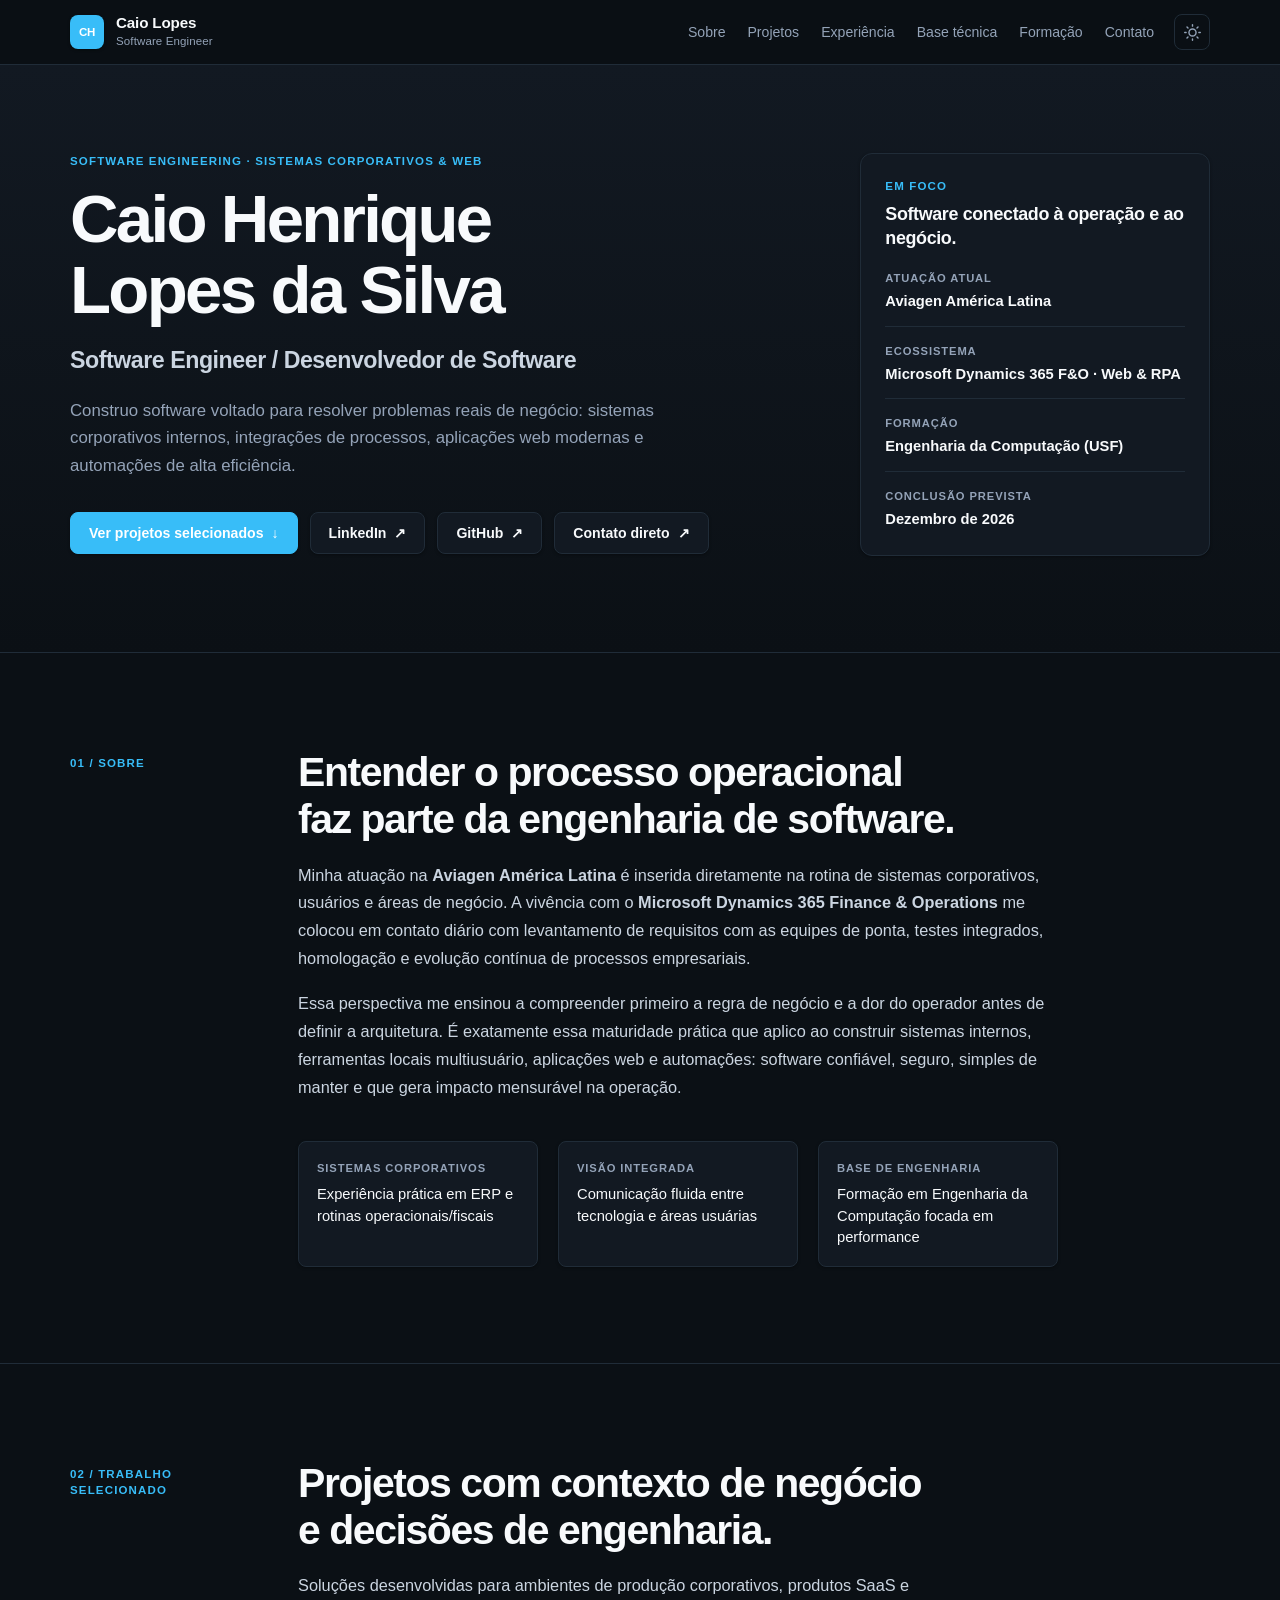
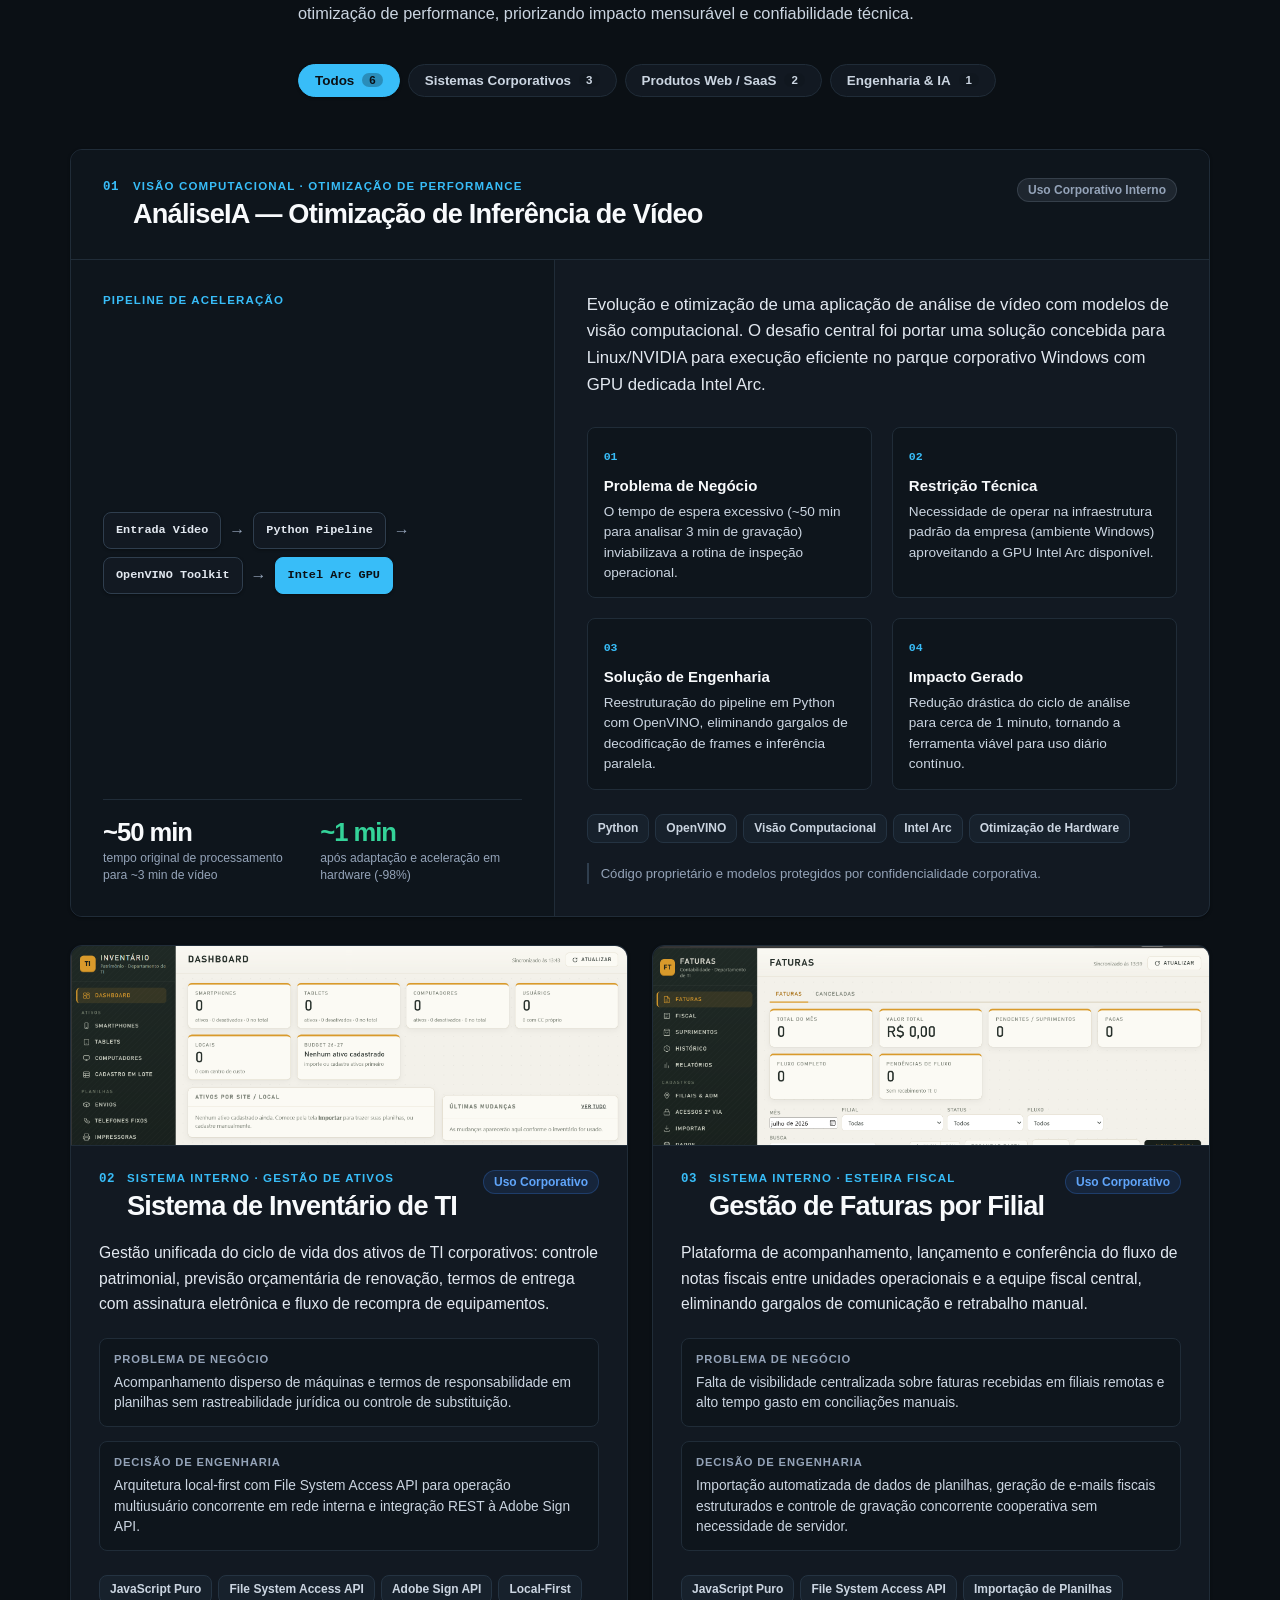
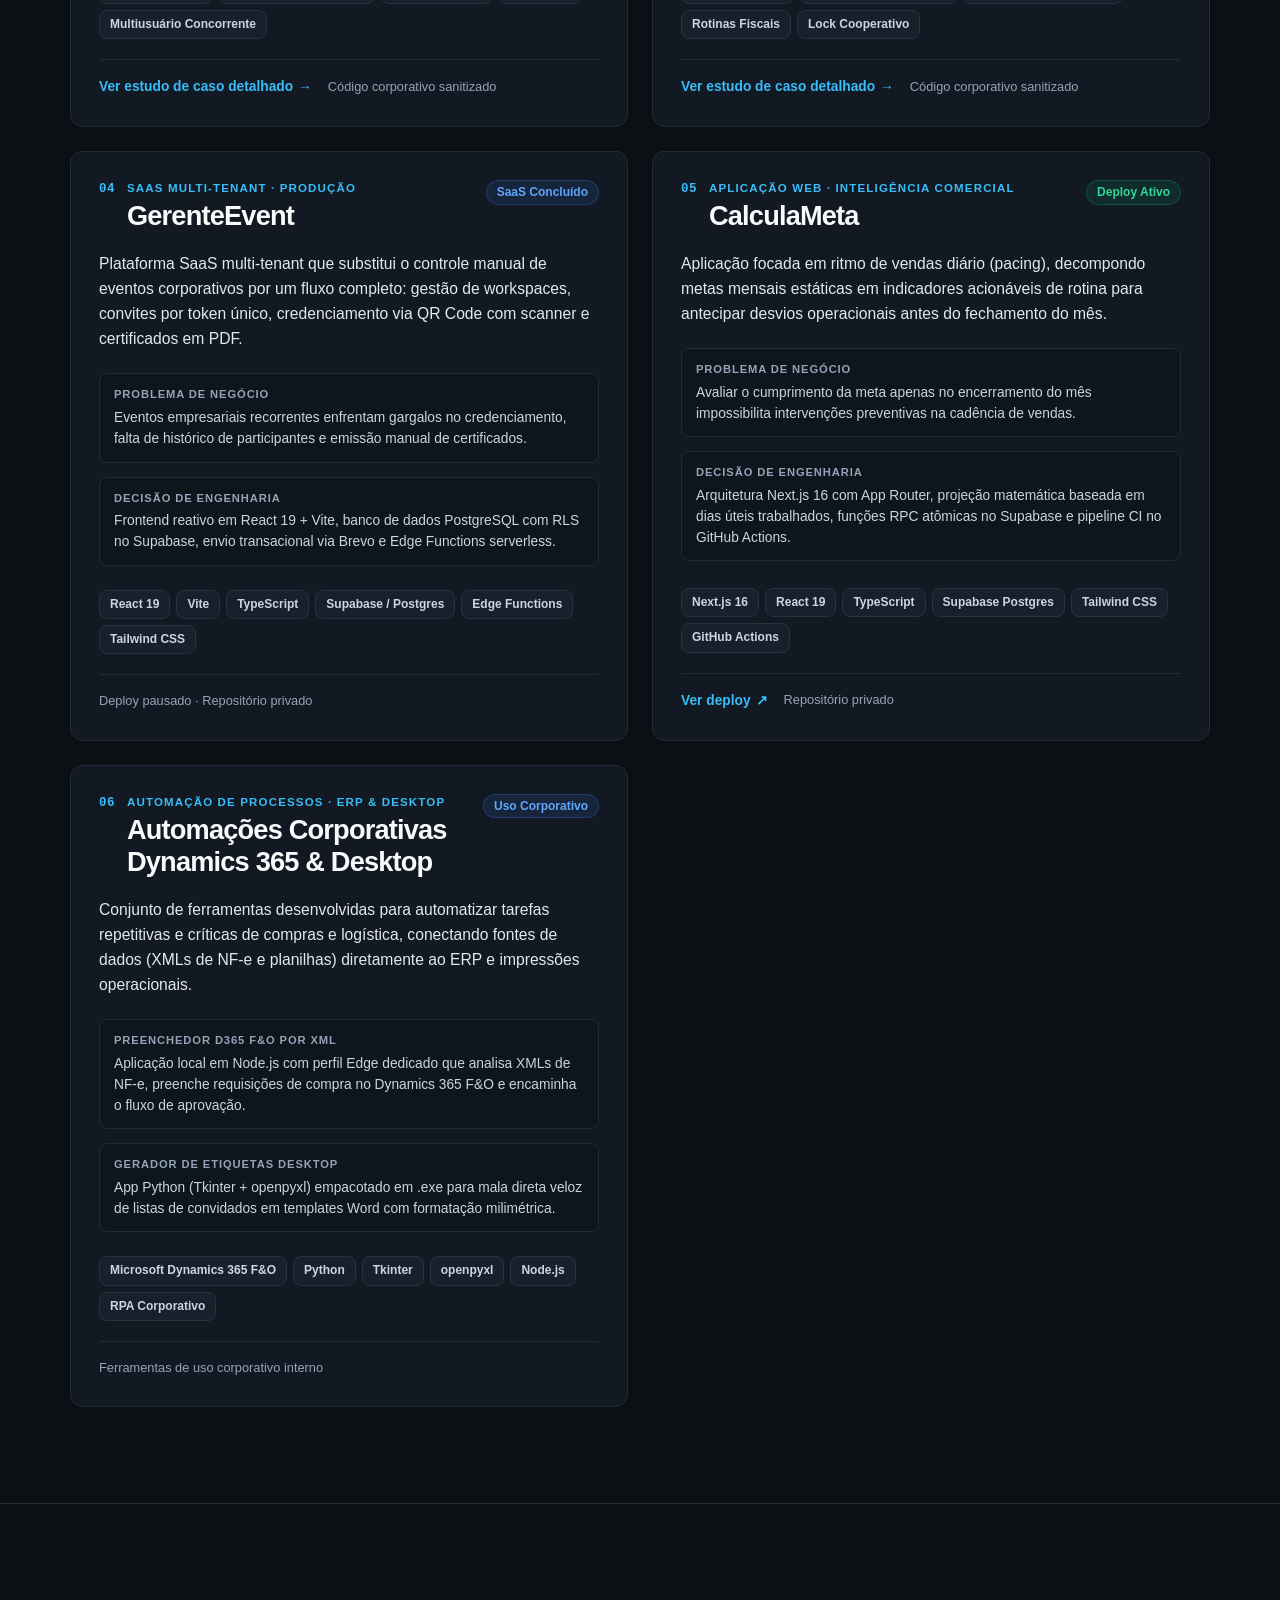
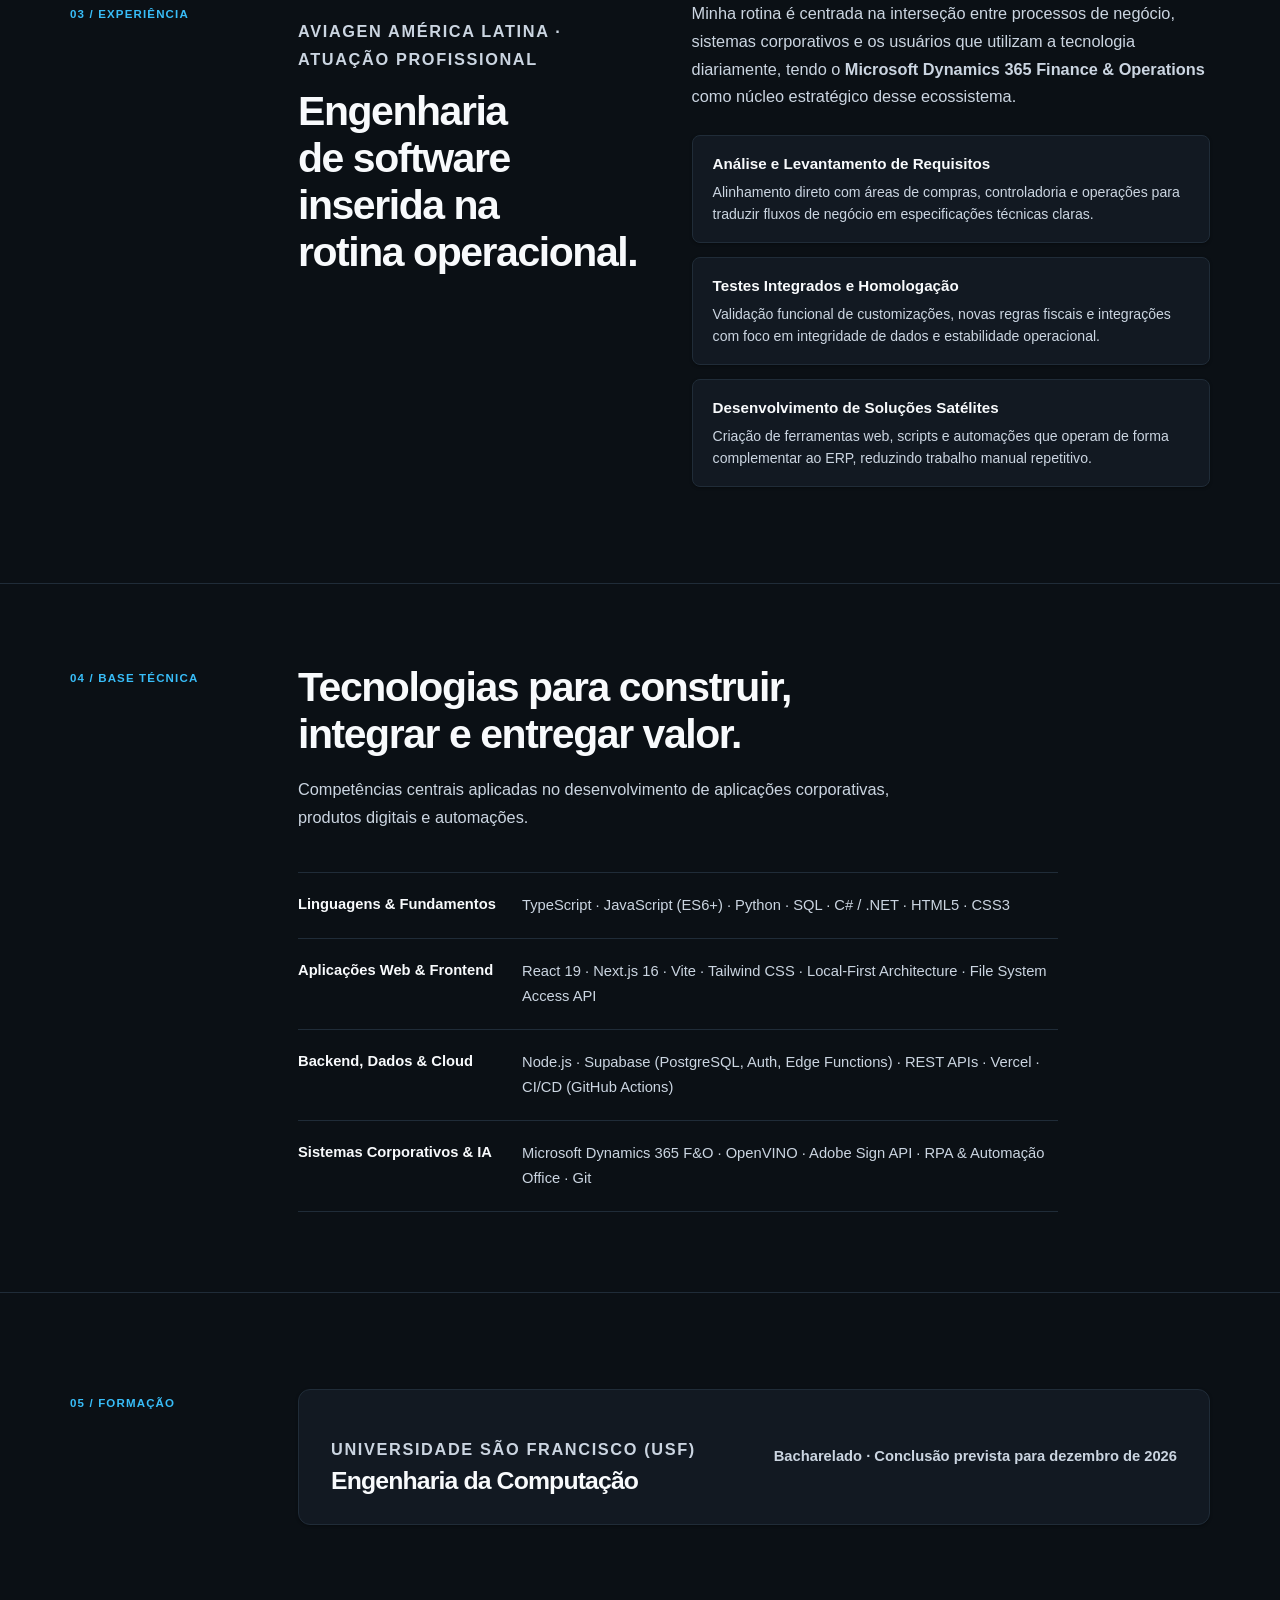
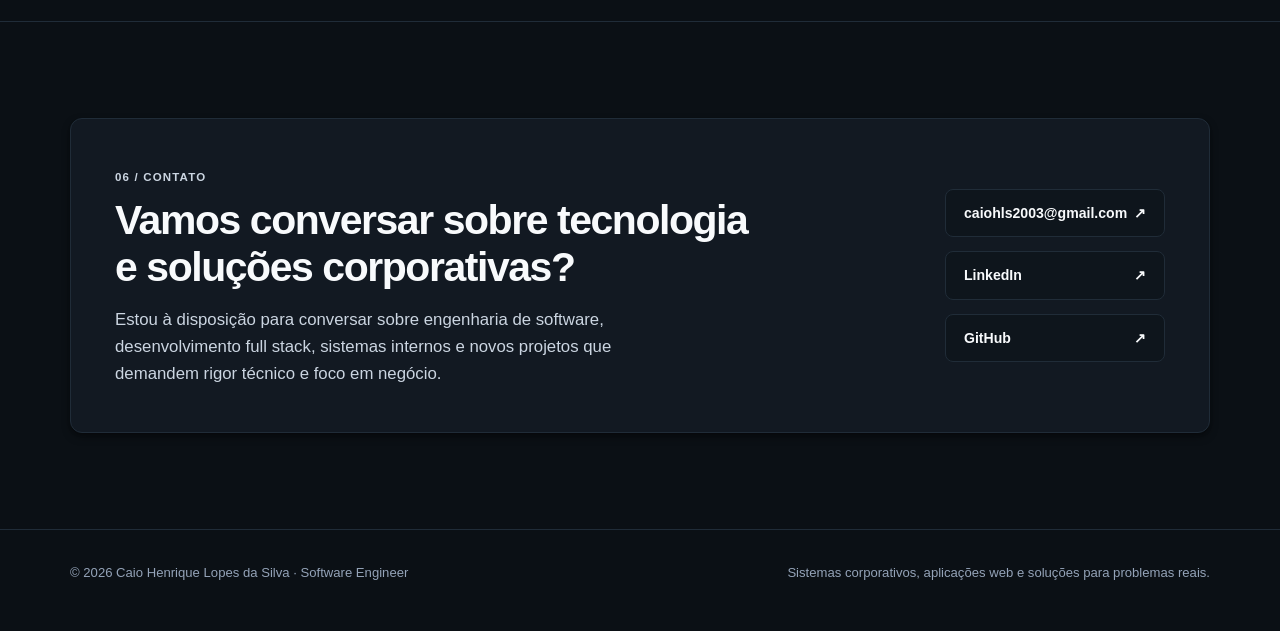
==== commit 5c68661a: "atualizações dos links" ====
--- a/index.html
+++ b/index.html
@@ -5,7 +5,7 @@
     <meta name="viewport" content="width=device-width, initial-scale=1">
     <meta name="author" content="Caio Henrique Lopes da Silva">
     <meta name="description" content="Portfólio de Caio Henrique Lopes da Silva, Engenheiro de Software com atuação em sistemas corporativos, ERP Microsoft Dynamics 365, aplicações web e automações de alto impacto.">
-    <meta name="theme-color" content="#f8fafc">
+    <meta name="theme-color" content="#0b1015">
 
     <meta property="og:locale" content="pt_BR">
     <meta property="og:type" content="website">
@@ -25,10 +25,8 @@
         const stored = localStorage.getItem('theme');
         if (stored) {
           document.documentElement.setAttribute('data-theme', stored);
-        } else if (window.matchMedia && window.matchMedia('(prefers-color-scheme: dark)').matches) {
+        } else {
           document.documentElement.setAttribute('data-theme', 'dark');
-        } else {
-          document.documentElement.setAttribute('data-theme', 'light');
         }
       })();
     </script>
@@ -364,7 +362,7 @@
                     <h3 id="gerentevent-title">GerenteEvent</h3>
                   </div>
                 </div>
-                <span class="badge badge-production">Em Produção</span>
+                <span class="badge badge-internal">SaaS Concluído</span>
               </header>
               <p class="project-summary">
                 Plataforma SaaS multi-tenant que substitui o controle manual de eventos corporativos por um fluxo completo:
@@ -389,8 +387,7 @@
                 <li>Tailwind CSS</li>
               </ul>
               <div class="project-links">
-                <a class="text-link" href="https://gerentevent.com" target="_blank" rel="noopener noreferrer">Acessar plataforma <span aria-hidden="true">↗</span></a>
-                <span class="project-private">Repositório privado</span>
+                <span class="project-private">Deploy pausado · Repositório privado</span>
               </div>
             </article>
 
@@ -404,7 +401,7 @@
                     <h3 id="calculameta-title">CalculaMeta</h3>
                   </div>
                 </div>
-                <span class="badge badge-public">Código Aberto</span>
+                <span class="badge badge-production">Deploy Ativo</span>
               </header>
               <p class="project-summary">
                 Aplicação focada em ritmo de vendas diário (pacing), decompondo metas mensais estáticas em indicadores
@@ -430,7 +427,7 @@
               </ul>
               <div class="project-links">
                 <a class="text-link" href="https://calculametamo.vercel.app" target="_blank" rel="noopener noreferrer">Ver deploy <span aria-hidden="true">↗</span></a>
-                <a class="text-link" href="https://github.com/caiohls2000-lang/CalculaMetaMo" target="_blank" rel="noopener noreferrer">Repositório GitHub <span aria-hidden="true">↗</span></a>
+                <span class="project-private">Repositório privado</span>
               </div>
             </article>
 
--- a/styles.css
+++ b/styles.css
@@ -1,39 +1,4 @@
 :root {
-  color-scheme: light;
-  --bg: #f8fafc;
-  --bg-alt: #f1f5f9;
-  --surface: #ffffff;
-  --surface-subtle: #f8fafc;
-  --surface-strong: #eef2f6;
-  --text: #0f172a;
-  --text-strong: #1e293b;
-  --muted: #64748b;
-  --muted-strong: #334155;
-  --line: #e2e8f0;
-  --line-strong: #cbd5e1;
-  --primary: #1e40af;
-  --primary-hover: #1d4ed8;
-  --primary-subtle: #eff6ff;
-  --accent: #0284c7;
-  --accent-strong: #0369a1;
-  --badge-bg: #f1f5f9;
-  --badge-text: #475569;
-  --badge-border: #e2e8f0;
-  --badge-active-bg: #eff6ff;
-  --badge-active-text: #1d4ed8;
-  --badge-active-border: #bfdbfe;
-  --max-width: 1140px;
-  --reading-width: 760px;
-  --radius: 12px;
-  --radius-sm: 8px;
-  --radius-pill: 9999px;
-  --shadow-sm: 0 1px 2px 0 rgba(15, 23, 42, 0.05);
-  --shadow-md: 0 4px 6px -1px rgba(15, 23, 42, 0.07), 0 2px 4px -2px rgba(15, 23, 42, 0.05);
-  --shadow-lg: 0 10px 15px -3px rgba(15, 23, 42, 0.08), 0 4px 6px -4px rgba(15, 23, 42, 0.04);
-  --header-bg: rgba(255, 255, 255, 0.88);
-}
-
-[data-theme="dark"] {
   color-scheme: dark;
   --bg: #0b1015;
   --bg-alt: #0e151c;
@@ -57,42 +22,45 @@
   --badge-active-bg: rgba(56, 189, 248, 0.15);
   --badge-active-text: #38bdf8;
   --badge-active-border: rgba(56, 189, 248, 0.35);
-  --shadow-sm: 0 1px 2px 0 rgba(0, 0, 0, 0.25);
-  --shadow-md: 0 4px 8px -1px rgba(0, 0, 0, 0.35), 0 2px 4px -2px rgba(0, 0, 0, 0.25);
-  --shadow-lg: 0 12px 20px -3px rgba(0, 0, 0, 0.45);
-  --header-bg: rgba(11, 16, 21, 0.88);
-}
-
-@media (prefers-color-scheme: dark) {
-  :root:not([data-theme="light"]):not([data-theme="dark"]) {
-    color-scheme: dark;
-    --bg: #0b1015;
-    --bg-alt: #0e151c;
-    --surface: #121922;
-    --surface-subtle: #0e151c;
-    --surface-strong: #17212c;
-    --text: #f8fafc;
-    --text-strong: #e2e8f0;
-    --muted: #94a3b8;
-    --muted-strong: #cbd5e1;
-    --line: #202c38;
-    --line-strong: #2f3e4e;
-    --primary: #38bdf8;
-    --primary-hover: #60a5fa;
-    --primary-subtle: rgba(56, 189, 248, 0.12);
-    --accent: #38bdf8;
-    --accent-strong: #7dd3fc;
-    --badge-bg: #17212c;
-    --badge-text: #cbd5e1;
-    --badge-border: #243342;
-    --badge-active-bg: rgba(56, 189, 248, 0.15);
-    --badge-active-text: #38bdf8;
-    --badge-active-border: rgba(56, 189, 248, 0.35);
-    --shadow-sm: 0 1px 2px 0 rgba(0, 0, 0, 0.25);
-    --shadow-md: 0 4px 8px -1px rgba(0, 0, 0, 0.35);
-    --shadow-lg: 0 12px 20px -3px rgba(0, 0, 0, 0.45);
-    --header-bg: rgba(11, 16, 21, 0.88);
-  }
+  --max-width: 1140px;
+  --reading-width: 760px;
+  --radius: 12px;
+  --radius-sm: 8px;
+  --radius-pill: 9999px;
+  --shadow-sm: 0 1px 3px 0 rgba(0, 0, 0, 0.35);
+  --shadow-md: 0 4px 10px -1px rgba(0, 0, 0, 0.45), 0 2px 4px -2px rgba(0, 0, 0, 0.35);
+  --shadow-lg: 0 12px 24px -3px rgba(0, 0, 0, 0.55);
+  --header-bg: rgba(11, 16, 21, 0.9);
+}
+
+[data-theme="light"] {
+  color-scheme: light;
+  --bg: #ebf0f5;
+  --bg-alt: #dfb6c6;
+  --surface: #ffffff;
+  --surface-subtle: #f4f7fa;
+  --surface-strong: #e2e8f0;
+  --text: #090d16;
+  --text-strong: #0f172a;
+  --muted: #475569;
+  --muted-strong: #1e293b;
+  --line: #cbd5e1;
+  --line-strong: #94a3b8;
+  --primary: #1d4ed8;
+  --primary-hover: #1e40af;
+  --primary-subtle: #dbeafe;
+  --accent: #0284c7;
+  --accent-strong: #0369a1;
+  --badge-bg: #e2e8f0;
+  --badge-text: #0f172a;
+  --badge-border: #cbd5e1;
+  --badge-active-bg: #dbeafe;
+  --badge-active-text: #1d4ed8;
+  --badge-active-border: #93c5fd;
+  --shadow-sm: 0 1px 3px 0 rgba(15, 23, 42, 0.1);
+  --shadow-md: 0 6px 14px -2px rgba(15, 23, 42, 0.12), 0 2px 5px -1px rgba(15, 23, 42, 0.08);
+  --shadow-lg: 0 14px 26px -4px rgba(15, 23, 42, 0.16);
+  --header-bg: rgba(255, 255, 255, 0.94);
 }
 
 * {
@@ -289,19 +257,19 @@
 }
 
 .theme-toggle .icon-sun {
+  display: block;
+}
+
+.theme-toggle .icon-moon {
   display: none;
 }
 
-.theme-toggle .icon-moon {
+[data-theme="light"] .theme-toggle .icon-sun {
+  display: none;
+}
+
+[data-theme="light"] .theme-toggle .icon-moon {
   display: block;
-}
-
-[data-theme="dark"] .theme-toggle .icon-sun {
-  display: block;
-}
-
-[data-theme="dark"] .theme-toggle .icon-moon {
-  display: none;
 }
 
 /* Hero Section */
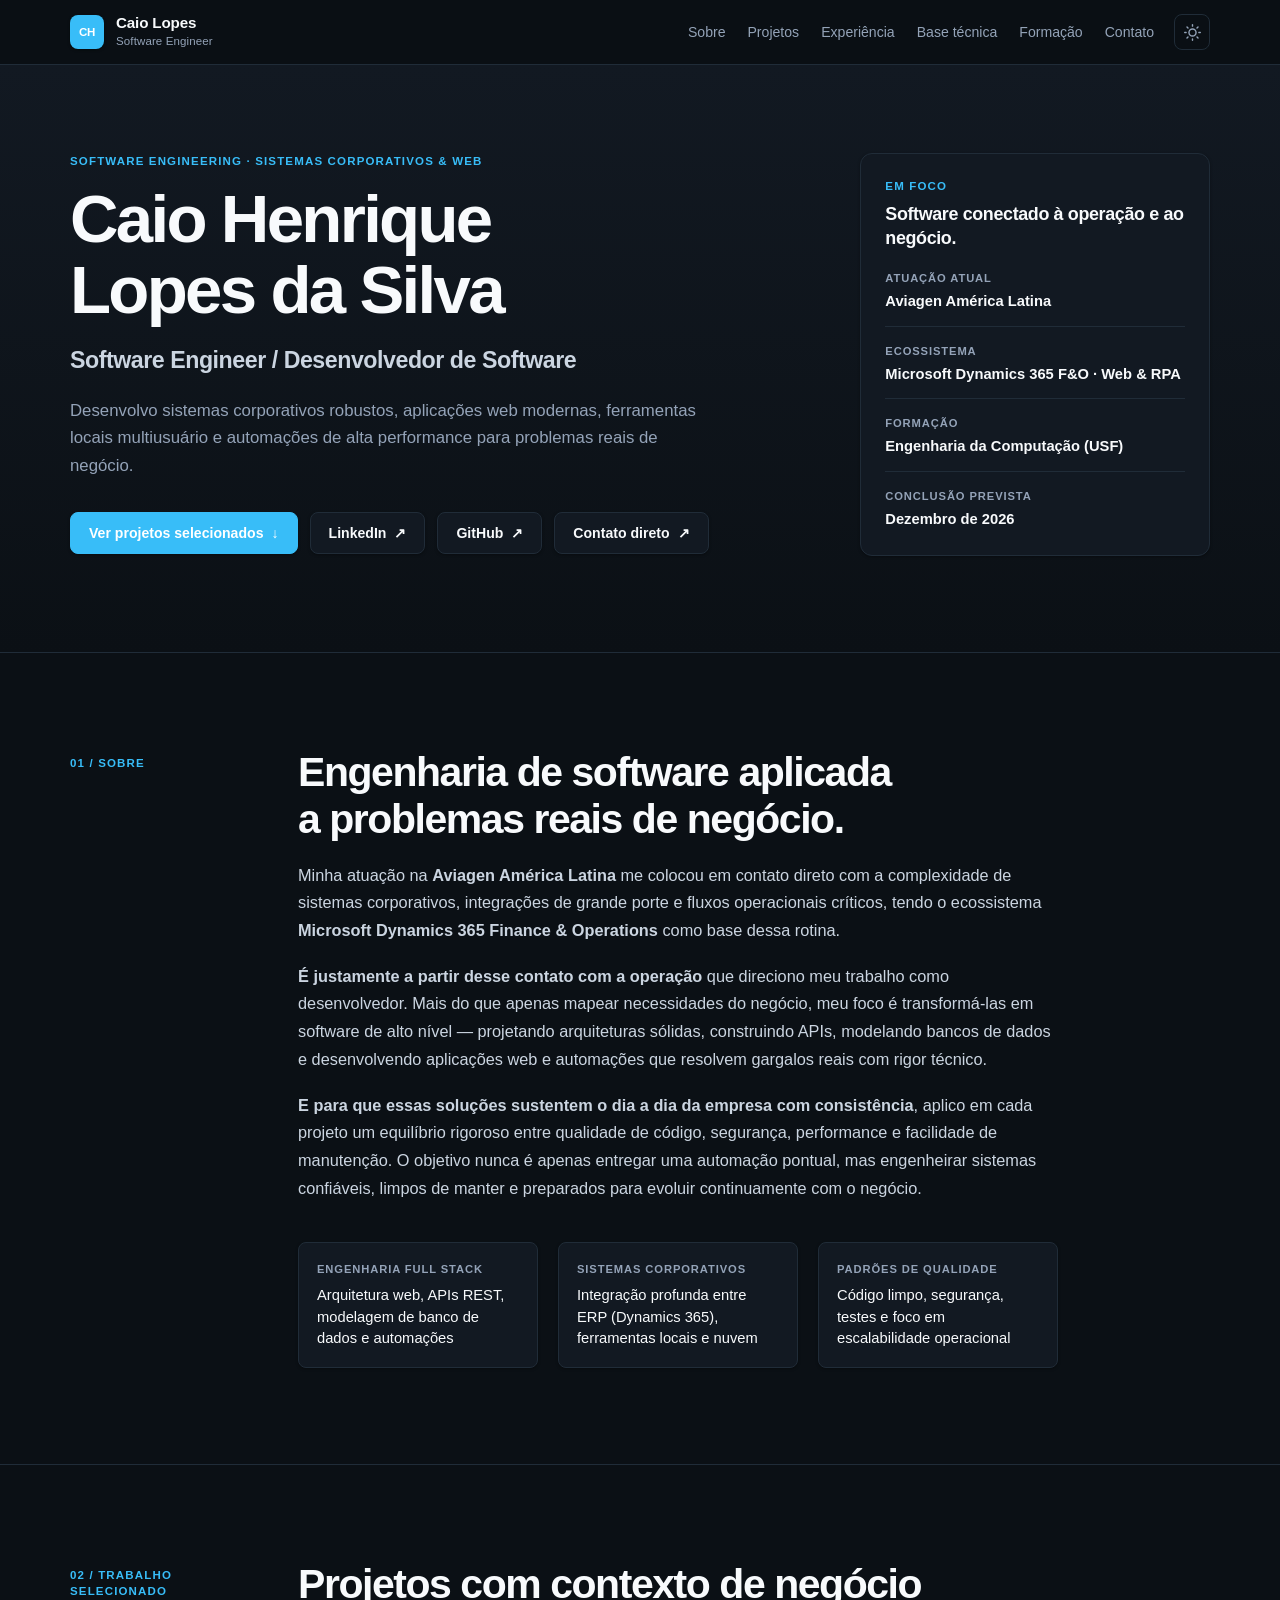
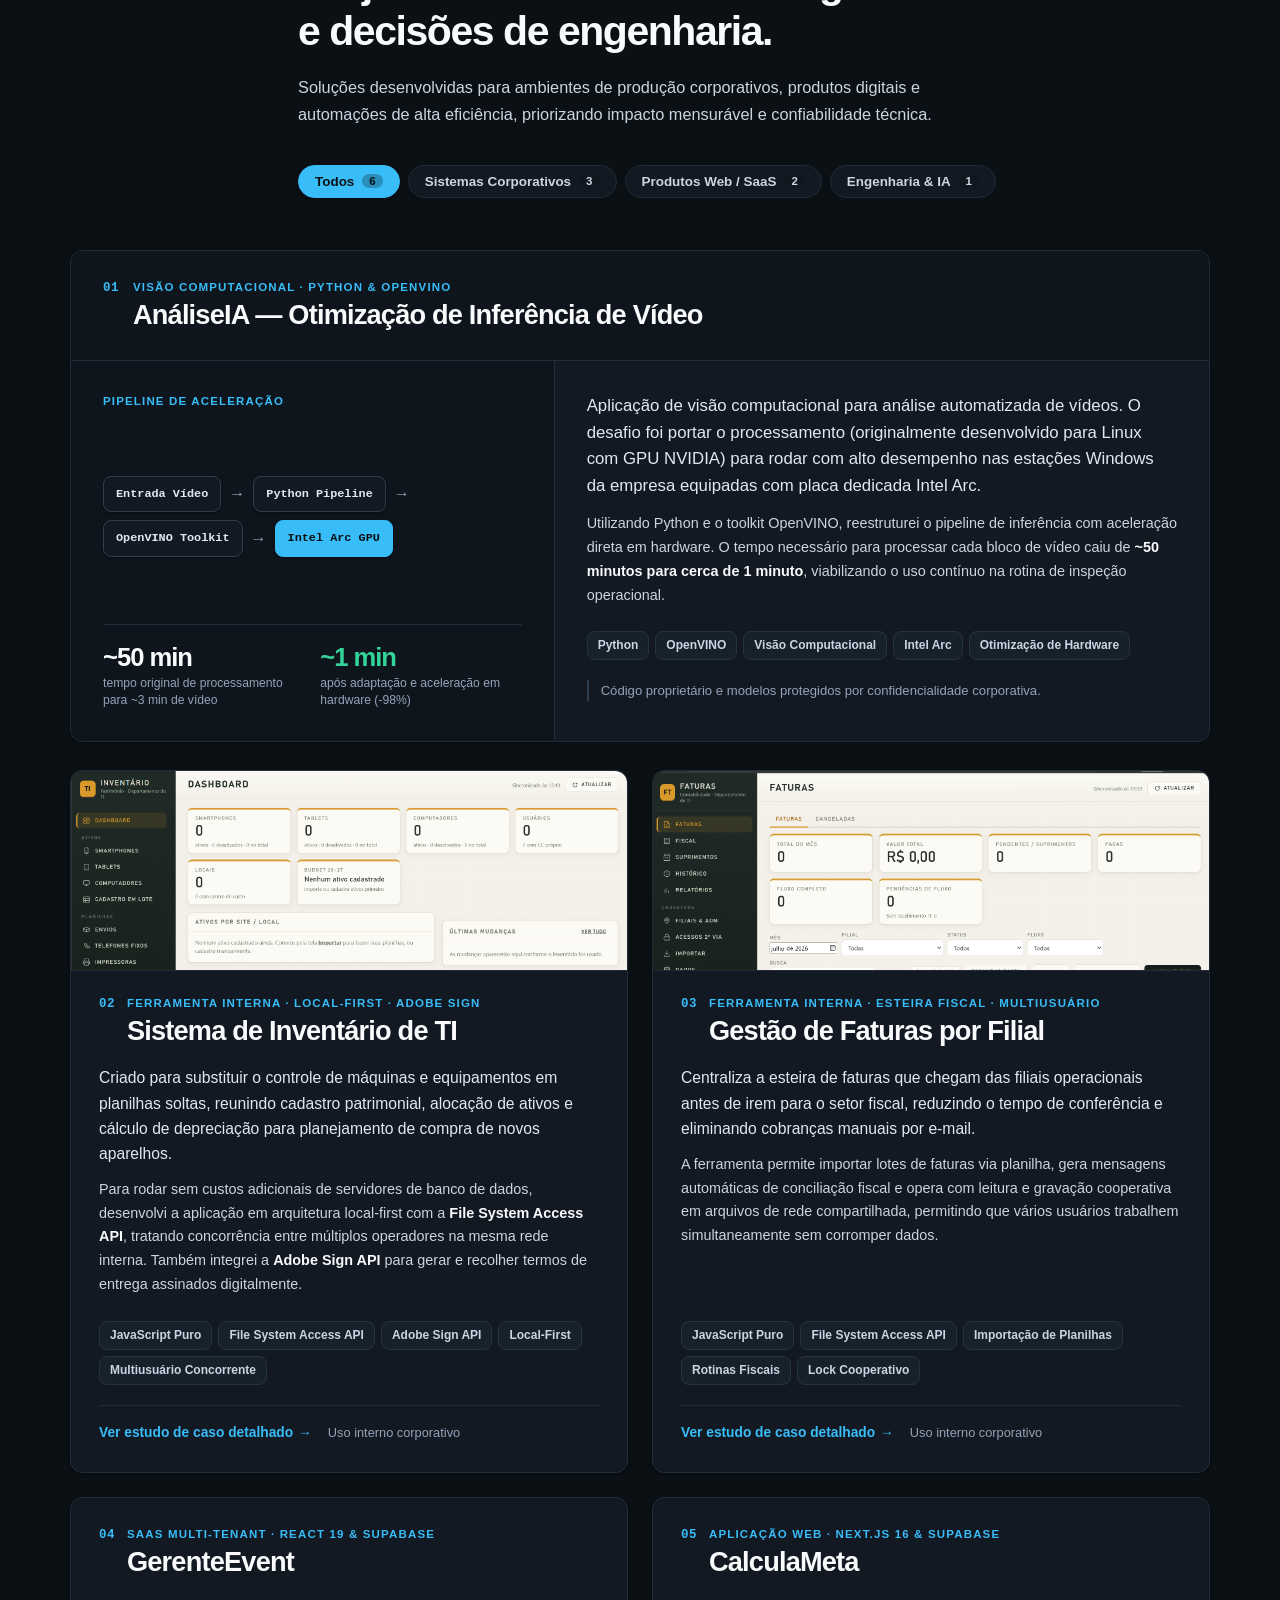
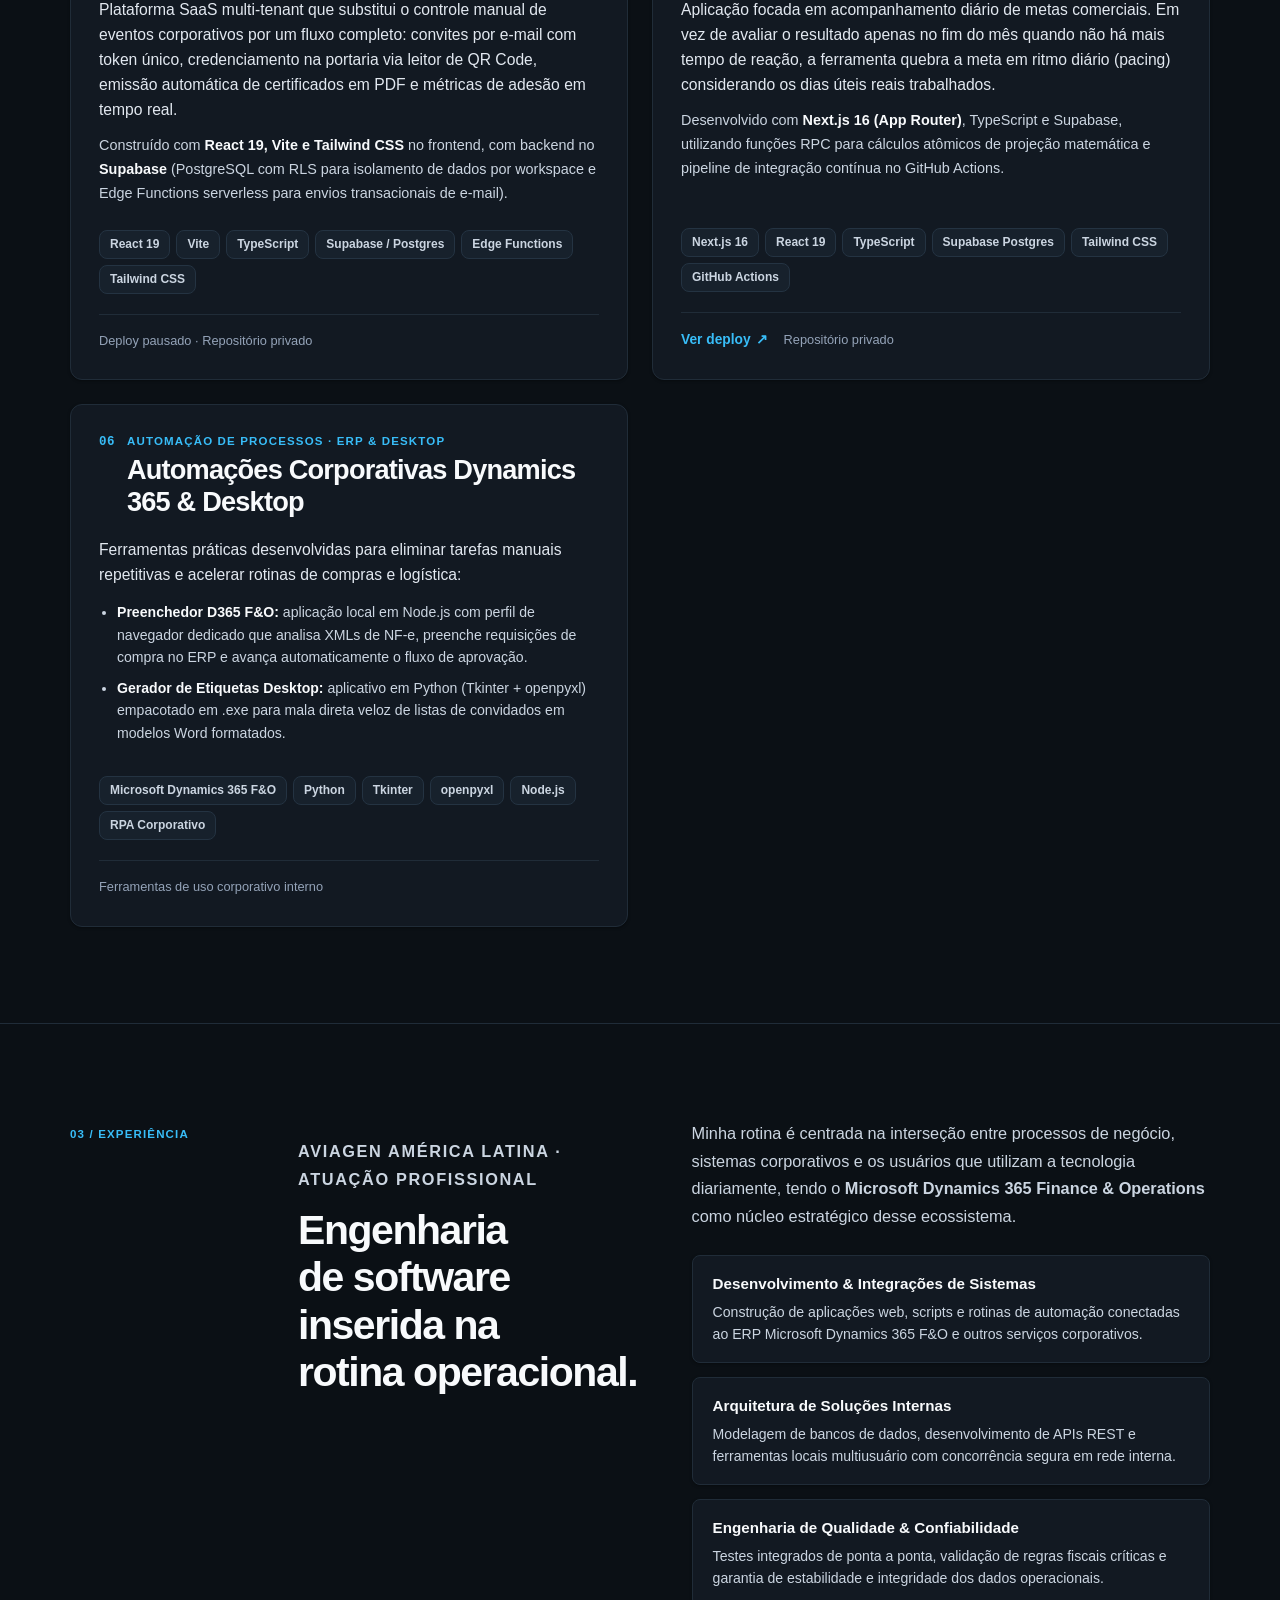
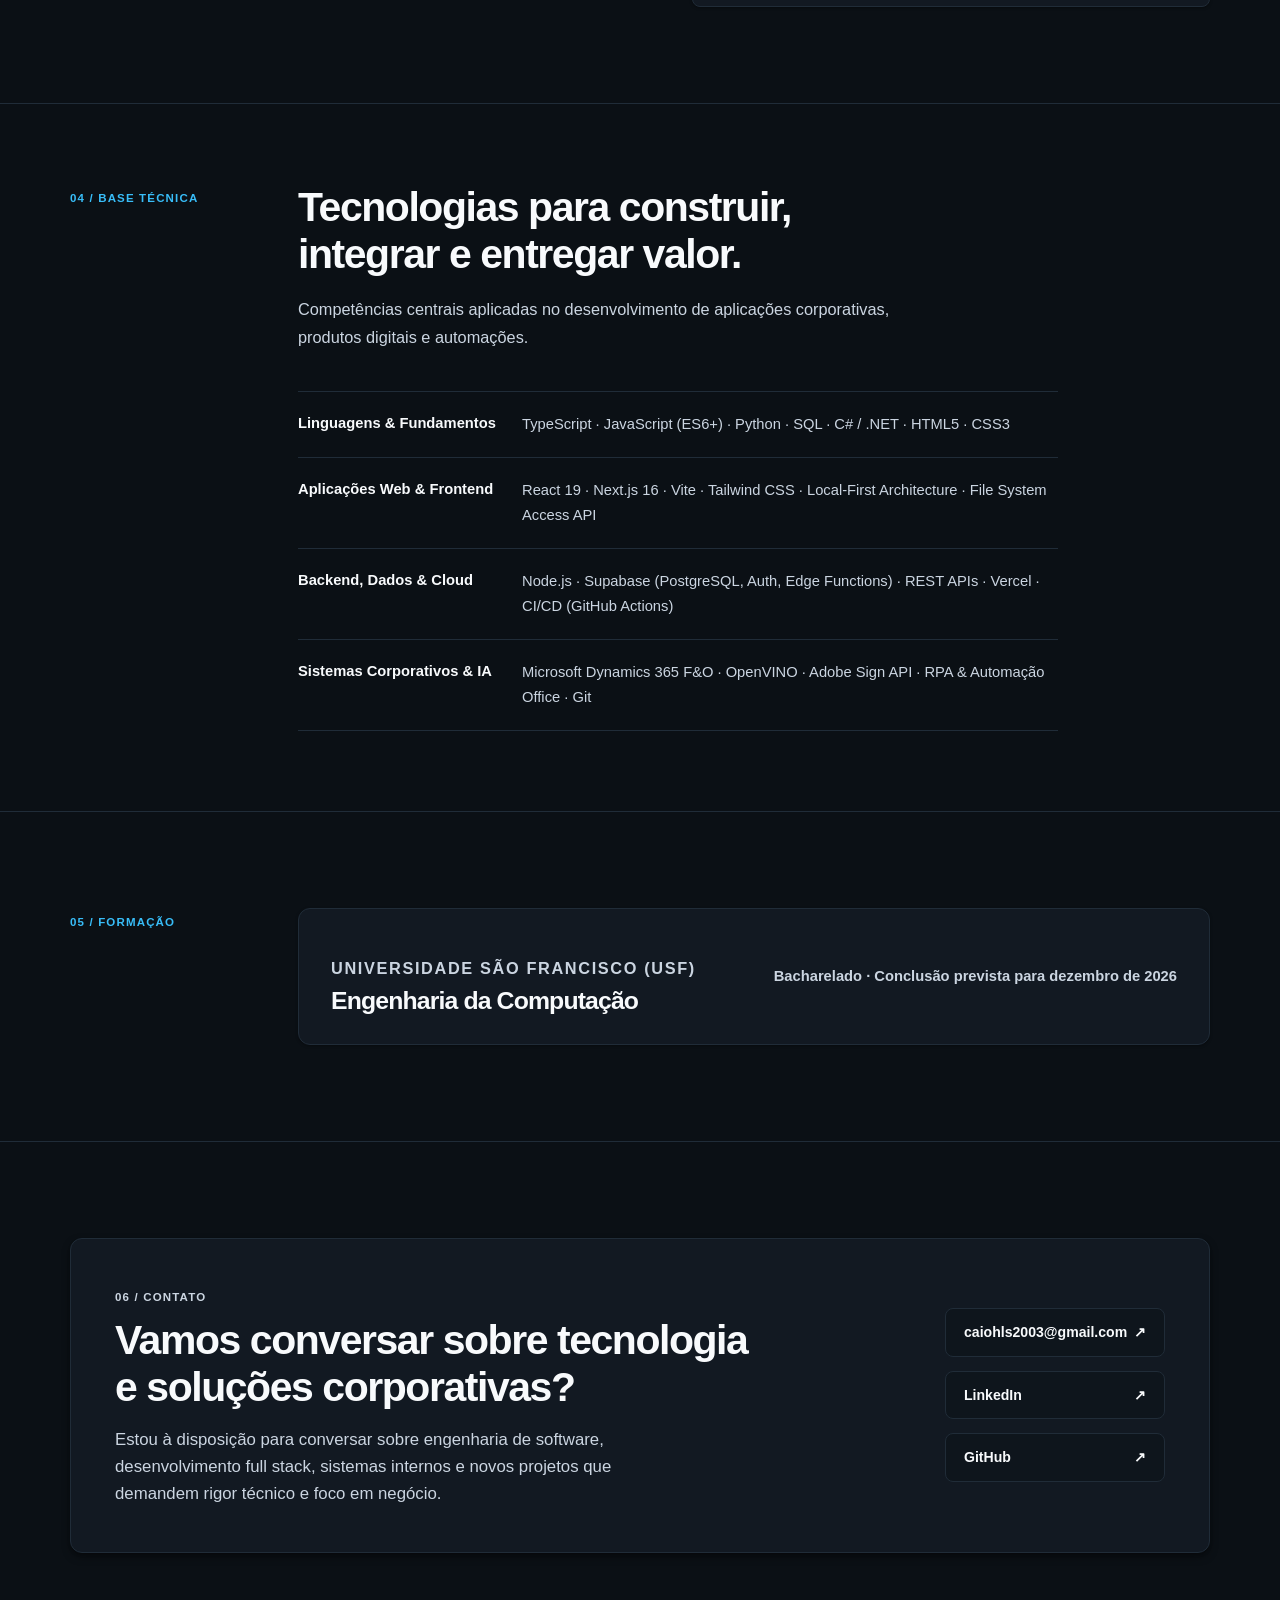
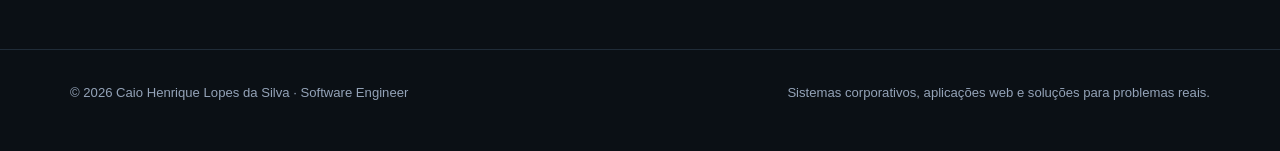
==== commit a93ac149: "atualizando projetos" ====
--- a/index.html
+++ b/index.html
@@ -83,8 +83,8 @@
             <h1 id="hero-title">Caio Henrique Lopes da Silva</h1>
             <p class="hero-role">Software Engineer / Desenvolvedor de Software</p>
             <p class="hero-copy">
-              Construo software voltado para resolver problemas reais de negócio: sistemas corporativos internos,
-              integrações de processos, aplicações web modernas e automações de alta eficiência.
+              Desenvolvo sistemas corporativos robustos, aplicações web modernas, ferramentas locais multiusuário
+              e automações de alta performance para problemas reais de negócio.
             </p>
 
             <div class="hero-actions" aria-label="Links principais">
@@ -124,33 +124,37 @@
         <div class="container section-heading">
           <p class="section-label">01 / Sobre</p>
           <div class="section-content">
-            <h2 id="sobre-title">Entender o processo operacional faz parte da engenharia de software.</h2>
+            <h2 id="sobre-title">Engenharia de software aplicada a problemas reais de negócio.</h2>
             <div class="reading-width">
               <p>
-                Minha atuação na <strong>Aviagen América Latina</strong> é inserida diretamente na rotina de sistemas corporativos,
-                usuários e áreas de negócio. A vivência com o <strong>Microsoft Dynamics 365 Finance &amp; Operations</strong> me
-                colocou em contato diário com levantamento de requisitos com as equipes de ponta, testes integrados, homologação e
-                evolução contínua de processos empresariais.
+                Minha atuação na <strong>Aviagen América Latina</strong> me colocou em contato direto com a complexidade de sistemas corporativos,
+                integrações de grande porte e fluxos operacionais críticos, tendo o ecossistema <strong>Microsoft Dynamics 365 Finance &amp; Operations</strong> como
+                base dessa rotina.
               </p>
               <p>
-                Essa perspectiva me ensinou a compreender primeiro a regra de negócio e a dor do operador antes de definir a arquitetura.
-                É exatamente essa maturidade prática que aplico ao construir sistemas internos, ferramentas locais multiusuário,
-                aplicações web e automações: software confiável, seguro, simples de manter e que gera impacto mensurável na operação.
+                <strong>É justamente a partir desse contato com a operação</strong> que direciono meu trabalho como desenvolvedor. Mais do que apenas mapear
+                necessidades do negócio, meu foco é transformá-las em software de alto nível — projetando arquiteturas sólidas, construindo APIs, modelando
+                bancos de dados e desenvolvendo aplicações web e automações que resolvem gargalos reais com rigor técnico.
+              </p>
+              <p>
+                <strong>E para que essas soluções sustentem o dia a dia da empresa com consistência</strong>, aplico em cada projeto um equilíbrio rigoroso
+                entre qualidade de código, segurança, performance e facilidade de manutenção. O objetivo nunca é apenas entregar uma automação pontual, mas
+                engenheirar sistemas confiáveis, limpos de manter e preparados para evoluir continuamente com o negócio.
               </p>
             </div>
 
             <dl class="facts-grid">
               <div class="fact">
+                <dt>Engenharia Full Stack</dt>
+                <dd>Arquitetura web, APIs REST, modelagem de banco de dados e automações</dd>
+              </div>
+              <div class="fact">
                 <dt>Sistemas Corporativos</dt>
-                <dd>Experiência prática em ERP e rotinas operacionais/fiscais</dd>
+                <dd>Integração profunda entre ERP (Dynamics 365), ferramentas locais e nuvem</dd>
               </div>
               <div class="fact">
-                <dt>Visão Integrada</dt>
-                <dd>Comunicação fluida entre tecnologia e áreas usuárias</dd>
-              </div>
-              <div class="fact">
-                <dt>Base de Engenharia</dt>
-                <dd>Formação em Engenharia da Computação focada em performance</dd>
+                <dt>Padrões de Qualidade</dt>
+                <dd>Código limpo, segurança, testes e foco em escalabilidade operacional</dd>
               </div>
             </dl>
           </div>
@@ -164,7 +168,7 @@
             <div class="section-content">
               <h2 id="projetos-title">Projetos com contexto de negócio e decisões de engenharia.</h2>
               <p class="section-intro">
-                Soluções desenvolvidas para ambientes de produção corporativos, produtos SaaS e otimização de performance,
+                Soluções desenvolvidas para ambientes de produção corporativos, produtos digitais e automações de alta eficiência,
                 priorizando impacto mensurável e confiabilidade técnica.
               </p>
 
@@ -192,11 +196,10 @@
               <div class="case-title-block">
                 <span class="project-number" aria-hidden="true">01</span>
                 <div>
-                  <p class="project-kicker">Visão Computacional · Otimização de Performance</p>
+                  <p class="project-kicker">Visão Computacional · Python &amp; OpenVINO</p>
                   <h3 id="analiseia-title">AnáliseIA — Otimização de Inferência de Vídeo</h3>
                 </div>
               </div>
-              <span class="badge badge-restricted">Uso Corporativo Interno</span>
             </header>
 
             <div class="case-body">
@@ -226,33 +229,15 @@
 
               <div class="case-copy">
                 <p class="case-lede">
-                  Evolução e otimização de uma aplicação de análise de vídeo com modelos de visão computacional. O desafio
-                  central foi portar uma solução concebida para Linux/NVIDIA para execução eficiente no parque corporativo
-                  Windows com GPU dedicada Intel Arc.
+                  Aplicação de visão computacional para análise automatizada de vídeos. O desafio foi portar o processamento
+                  (originalmente desenvolvido para Linux com GPU NVIDIA) para rodar com alto desempenho nas estações Windows
+                  da empresa equipadas com placa dedicada Intel Arc.
                 </p>
-
-                <div class="case-steps">
-                  <div class="case-step">
-                    <span class="case-step-index">01</span>
-                    <h4>Problema de Negócio</h4>
-                    <p>O tempo de espera excessivo (~50 min para analisar 3 min de gravação) inviabilizava a rotina de inspeção operacional.</p>
-                  </div>
-                  <div class="case-step">
-                    <span class="case-step-index">02</span>
-                    <h4>Restrição Técnica</h4>
-                    <p>Necessidade de operar na infraestrutura padrão da empresa (ambiente Windows) aproveitando a GPU Intel Arc disponível.</p>
-                  </div>
-                  <div class="case-step">
-                    <span class="case-step-index">03</span>
-                    <h4>Solução de Engenharia</h4>
-                    <p>Reestruturação do pipeline em Python com OpenVINO, eliminando gargalos de decodificação de frames e inferência paralela.</p>
-                  </div>
-                  <div class="case-step">
-                    <span class="case-step-index">04</span>
-                    <h4>Impacto Gerado</h4>
-                    <p>Redução drástica do ciclo de análise para cerca de 1 minuto, tornando a ferramenta viável para uso diário contínuo.</p>
-                  </div>
-                </div>
+                <p class="project-text">
+                  Utilizando Python e o toolkit OpenVINO, reestruturei o pipeline de inferência com aceleração direta em hardware.
+                  O tempo necessário para processar cada bloco de vídeo caiu de <strong>~50 minutos para cerca de 1 minuto</strong>,
+                  viabilizando o uso contínuo na rotina de inspeção operacional.
+                </p>
 
                 <ul class="tag-list" aria-label="Tecnologias do AnáliseIA">
                   <li>Python</li>
@@ -277,26 +262,20 @@
                 <div class="project-card-title-group">
                   <span class="project-number" aria-hidden="true">02</span>
                   <div>
-                    <p class="project-kicker">Sistema Interno · Gestão de Ativos</p>
+                    <p class="project-kicker">Ferramenta interna · Local-First · Adobe Sign</p>
                     <h3 id="inventario-title">Sistema de Inventário de TI</h3>
                   </div>
                 </div>
-                <span class="badge badge-internal">Uso Corporativo</span>
               </header>
               <p class="project-summary">
-                Gestão unificada do ciclo de vida dos ativos de TI corporativos: controle patrimonial, previsão orçamentária
-                de renovação, termos de entrega com assinatura eletrônica e fluxo de recompra de equipamentos.
-              </p>
-              <dl class="project-facts">
-                <div>
-                  <dt>Problema de Negócio</dt>
-                  <dd>Acompanhamento disperso de máquinas e termos de responsabilidade em planilhas sem rastreabilidade jurídica ou controle de substituição.</dd>
-                </div>
-                <div>
-                  <dt>Decisão de Engenharia</dt>
-                  <dd>Arquitetura local-first com File System Access API para operação multiusuário concorrente em rede interna e integração REST à Adobe Sign API.</dd>
-                </div>
-              </dl>
+                Criado para substituir o controle de máquinas e equipamentos em planilhas soltas, reunindo cadastro patrimonial,
+                alocação de ativos e cálculo de depreciação para planejamento de compra de novos aparelhos.
+              </p>
+              <p class="project-text">
+                Para rodar sem custos adicionais de servidores de banco de dados, desenvolvi a aplicação em arquitetura local-first
+                com a <strong>File System Access API</strong>, tratando concorrência entre múltiplos operadores na mesma rede interna.
+                Também integrei a <strong>Adobe Sign API</strong> para gerar e recolher termos de entrega assinados digitalmente.
+              </p>
               <ul class="tag-list" aria-label="Tecnologias do Sistema de Inventário">
                 <li>JavaScript Puro</li>
                 <li>File System Access API</li>
@@ -306,7 +285,7 @@
               </ul>
               <div class="project-links">
                 <a class="text-link" href="projeto-inventario.html">Ver estudo de caso detalhado <span aria-hidden="true">→</span></a>
-                <span class="project-private">Código corporativo sanitizado</span>
+                <span class="project-private">Uso interno corporativo</span>
               </div>
             </article>
 
@@ -319,26 +298,20 @@
                 <div class="project-card-title-group">
                   <span class="project-number" aria-hidden="true">03</span>
                   <div>
-                    <p class="project-kicker">Sistema Interno · Esteira Fiscal</p>
+                    <p class="project-kicker">Ferramenta interna · Esteira fiscal · Multiusuário</p>
                     <h3 id="faturas-title">Gestão de Faturas por Filial</h3>
                   </div>
                 </div>
-                <span class="badge badge-internal">Uso Corporativo</span>
               </header>
               <p class="project-summary">
-                Plataforma de acompanhamento, lançamento e conferência do fluxo de notas fiscais entre unidades
-                operacionais e a equipe fiscal central, eliminando gargalos de comunicação e retrabalho manual.
-              </p>
-              <dl class="project-facts">
-                <div>
-                  <dt>Problema de Negócio</dt>
-                  <dd>Falta de visibilidade centralizada sobre faturas recebidas em filiais remotas e alto tempo gasto em conciliações manuais.</dd>
-                </div>
-                <div>
-                  <dt>Decisão de Engenharia</dt>
-                  <dd>Importação automatizada de dados de planilhas, geração de e-mails fiscais estruturados e controle de gravação concorrente cooperativa sem necessidade de servidor.</dd>
-                </div>
-              </dl>
+                Centraliza a esteira de faturas que chegam das filiais operacionais antes de irem para o setor fiscal,
+                reduzindo o tempo de conferência e eliminando cobranças manuais por e-mail.
+              </p>
+              <p class="project-text">
+                A ferramenta permite importar lotes de faturas via planilha, gera mensagens automáticas de conciliação fiscal
+                e opera com leitura e gravação cooperativa em arquivos de rede compartilhada, permitindo que vários usuários
+                trabalhem simultaneamente sem corromper dados.
+              </p>
               <ul class="tag-list" aria-label="Tecnologias da Gestão de Faturas">
                 <li>JavaScript Puro</li>
                 <li>File System Access API</li>
@@ -348,7 +321,7 @@
               </ul>
               <div class="project-links">
                 <a class="text-link" href="projeto-faturas.html">Ver estudo de caso detalhado <span aria-hidden="true">→</span></a>
-                <span class="project-private">Código corporativo sanitizado</span>
+                <span class="project-private">Uso interno corporativo</span>
               </div>
             </article>
 
@@ -358,26 +331,20 @@
                 <div class="project-card-title-group">
                   <span class="project-number" aria-hidden="true">04</span>
                   <div>
-                    <p class="project-kicker">SaaS Multi-tenant · Produção</p>
+                    <p class="project-kicker">SaaS Multi-tenant · React 19 &amp; Supabase</p>
                     <h3 id="gerentevent-title">GerenteEvent</h3>
                   </div>
                 </div>
-                <span class="badge badge-internal">SaaS Concluído</span>
               </header>
               <p class="project-summary">
                 Plataforma SaaS multi-tenant que substitui o controle manual de eventos corporativos por um fluxo completo:
-                gestão de workspaces, convites por token único, credenciamento via QR Code com scanner e certificados em PDF.
-              </p>
-              <dl class="project-facts">
-                <div>
-                  <dt>Problema de Negócio</dt>
-                  <dd>Eventos empresariais recorrentes enfrentam gargalos no credenciamento, falta de histórico de participantes e emissão manual de certificados.</dd>
-                </div>
-                <div>
-                  <dt>Decisão de Engenharia</dt>
-                  <dd>Frontend reativo em React 19 + Vite, banco de dados PostgreSQL com RLS no Supabase, envio transacional via Brevo e Edge Functions serverless.</dd>
-                </div>
-              </dl>
+                convites por e-mail com token único, credenciamento na portaria via leitor de QR Code, emissão automática de
+                certificados em PDF e métricas de adesão em tempo real.
+              </p>
+              <p class="project-text">
+                Construído com <strong>React 19, Vite e Tailwind CSS</strong> no frontend, com backend no <strong>Supabase</strong>
+                (PostgreSQL com RLS para isolamento de dados por workspace e Edge Functions serverless para envios transacionais de e-mail).
+              </p>
               <ul class="tag-list" aria-label="Tecnologias do GerenteEvent">
                 <li>React 19</li>
                 <li>Vite</li>
@@ -397,26 +364,20 @@
                 <div class="project-card-title-group">
                   <span class="project-number" aria-hidden="true">05</span>
                   <div>
-                    <p class="project-kicker">Aplicação Web · Inteligência Comercial</p>
+                    <p class="project-kicker">Aplicação Web · Next.js 16 &amp; Supabase</p>
                     <h3 id="calculameta-title">CalculaMeta</h3>
                   </div>
                 </div>
-                <span class="badge badge-production">Deploy Ativo</span>
               </header>
               <p class="project-summary">
-                Aplicação focada em ritmo de vendas diário (pacing), decompondo metas mensais estáticas em indicadores
-                acionáveis de rotina para antecipar desvios operacionais antes do fechamento do mês.
-              </p>
-              <dl class="project-facts">
-                <div>
-                  <dt>Problema de Negócio</dt>
-                  <dd>Avaliar o cumprimento da meta apenas no encerramento do mês impossibilita intervenções preventivas na cadência de vendas.</dd>
-                </div>
-                <div>
-                  <dt>Decisão de Engenharia</dt>
-                  <dd>Arquitetura Next.js 16 com App Router, projeção matemática baseada em dias úteis trabalhados, funções RPC atômicas no Supabase e pipeline CI no GitHub Actions.</dd>
-                </div>
-              </dl>
+                Aplicação focada em acompanhamento diário de metas comerciais. Em vez de avaliar o resultado apenas no fim do mês
+                quando não há mais tempo de reação, a ferramenta quebra a meta em ritmo diário (pacing) considerando os dias úteis
+                reais trabalhados.
+              </p>
+              <p class="project-text">
+                Desenvolvido com <strong>Next.js 16 (App Router)</strong>, TypeScript e Supabase, utilizando funções RPC para
+                cálculos atômicos de projeção matemática e pipeline de integração contínua no GitHub Actions.
+              </p>
               <ul class="tag-list" aria-label="Tecnologias do CalculaMeta">
                 <li>Next.js 16</li>
                 <li>React 19</li>
@@ -437,26 +398,18 @@
                 <div class="project-card-title-group">
                   <span class="project-number" aria-hidden="true">06</span>
                   <div>
-                    <p class="project-kicker">Automação de Processos · ERP &amp; Desktop</p>
+                    <p class="project-kicker">Automação de processos · ERP &amp; Desktop</p>
                     <h3 id="automacoes-title">Automações Corporativas Dynamics 365 &amp; Desktop</h3>
                   </div>
                 </div>
-                <span class="badge badge-internal">Uso Corporativo</span>
               </header>
               <p class="project-summary">
-                Conjunto de ferramentas desenvolvidas para automatizar tarefas repetitivas e críticas de compras e logística,
-                conectando fontes de dados (XMLs de NF-e e planilhas) diretamente ao ERP e impressões operacionais.
-              </p>
-              <dl class="project-facts">
-                <div>
-                  <dt>Preenchedor D365 F&amp;O por XML</dt>
-                  <dd>Aplicação local em Node.js com perfil Edge dedicado que analisa XMLs de NF-e, preenche requisições de compra no Dynamics 365 F&amp;O e encaminha o fluxo de aprovação.</dd>
-                </div>
-                <div>
-                  <dt>Gerador de Etiquetas Desktop</dt>
-                  <dd>App Python (Tkinter + openpyxl) empacotado em .exe para mala direta veloz de listas de convidados em templates Word com formatação milimétrica.</dd>
-                </div>
-              </dl>
+                Ferramentas práticas desenvolvidas para eliminar tarefas manuais repetitivas e acelerar rotinas de compras e logística:
+              </p>
+              <ul class="project-bullets">
+                <li><strong>Preenchedor D365 F&amp;O:</strong> aplicação local em Node.js com perfil de navegador dedicado que analisa XMLs de NF-e, preenche requisições de compra no ERP e avança automaticamente o fluxo de aprovação.</li>
+                <li><strong>Gerador de Etiquetas Desktop:</strong> aplicativo em Python (Tkinter + openpyxl) empacotado em .exe para mala direta veloz de listas de convidados em modelos Word formatados.</li>
+              </ul>
               <ul class="tag-list" aria-label="Tecnologias das Automações">
                 <li>Microsoft Dynamics 365 F&amp;O</li>
                 <li>Python</li>
@@ -491,16 +444,16 @@
 
                 <div class="experience-points">
                   <div class="experience-point">
-                    <h4>Análise e Levantamento de Requisitos</h4>
-                    <p>Alinhamento direto com áreas de compras, controladoria e operações para traduzir fluxos de negócio em especificações técnicas claras.</p>
+                    <h4>Desenvolvimento &amp; Integrações de Sistemas</h4>
+                    <p>Construção de aplicações web, scripts e rotinas de automação conectadas ao ERP Microsoft Dynamics 365 F&amp;O e outros serviços corporativos.</p>
                   </div>
                   <div class="experience-point">
-                    <h4>Testes Integrados e Homologação</h4>
-                    <p>Validação funcional de customizações, novas regras fiscais e integrações com foco em integridade de dados e estabilidade operacional.</p>
+                    <h4>Arquitetura de Soluções Internas</h4>
+                    <p>Modelagem de bancos de dados, desenvolvimento de APIs REST e ferramentas locais multiusuário com concorrência segura em rede interna.</p>
                   </div>
                   <div class="experience-point">
-                    <h4>Desenvolvimento de Soluções Satélites</h4>
-                    <p>Criação de ferramentas web, scripts e automações que operam de forma complementar ao ERP, reduzindo trabalho manual repetitivo.</p>
+                    <h4>Engenharia de Qualidade &amp; Confiabilidade</h4>
+                    <p>Testes integrados de ponta a ponta, validação de regras fiscais críticas e garantia de estabilidade e integridade dos dados operacionais.</p>
                   </div>
                 </div>
               </div>
--- a/styles.css
+++ b/styles.css
@@ -915,6 +915,33 @@
   line-height: 1.6;
 }
 
+.project-text {
+  margin: 12px 0 0;
+  color: var(--muted-strong);
+  font-size: 0.9rem;
+  line-height: 1.65;
+}
+
+.project-text strong {
+  color: var(--text);
+}
+
+.project-bullets {
+  margin: 14px 0 0;
+  padding-left: 18px;
+  color: var(--muted-strong);
+  font-size: 0.88rem;
+  line-height: 1.6;
+}
+
+.project-bullets li {
+  margin-bottom: 8px;
+}
+
+.project-bullets strong {
+  color: var(--text);
+}
+
 .project-facts {
   display: grid;
   gap: 14px;
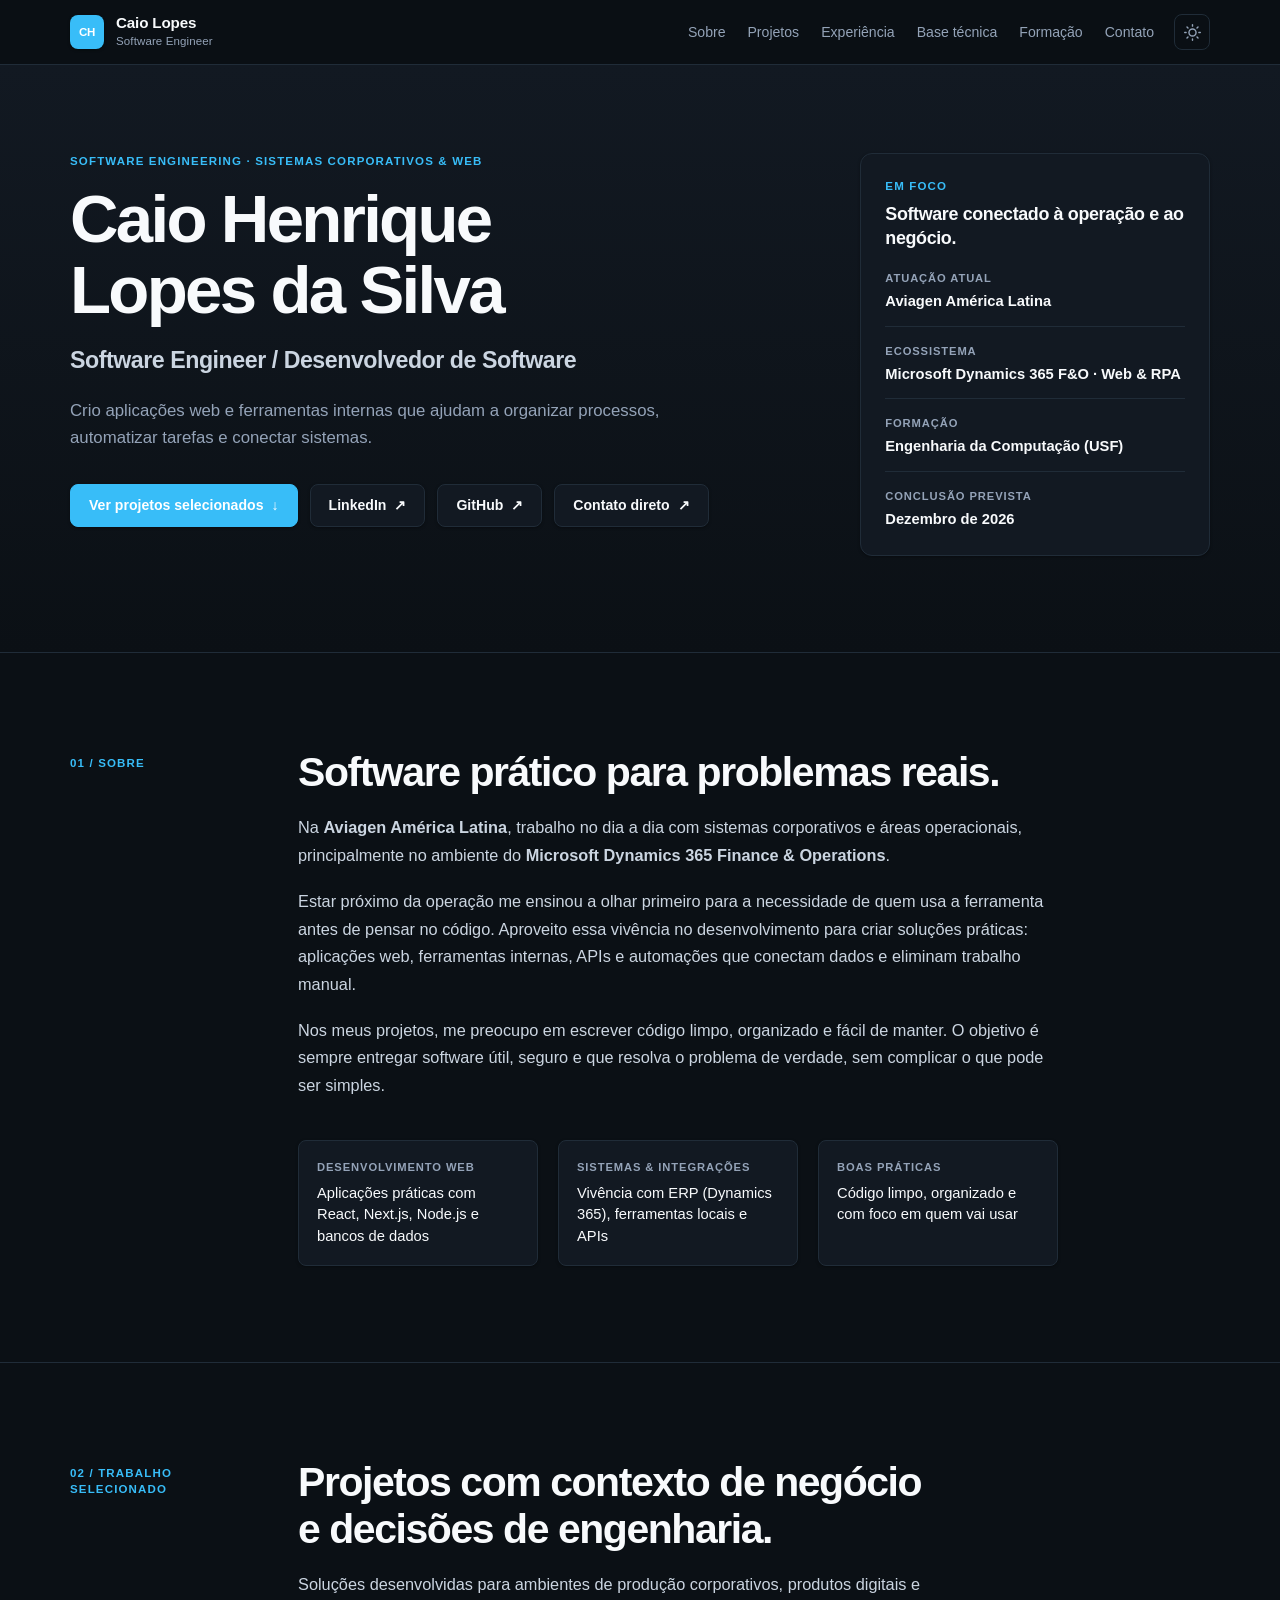
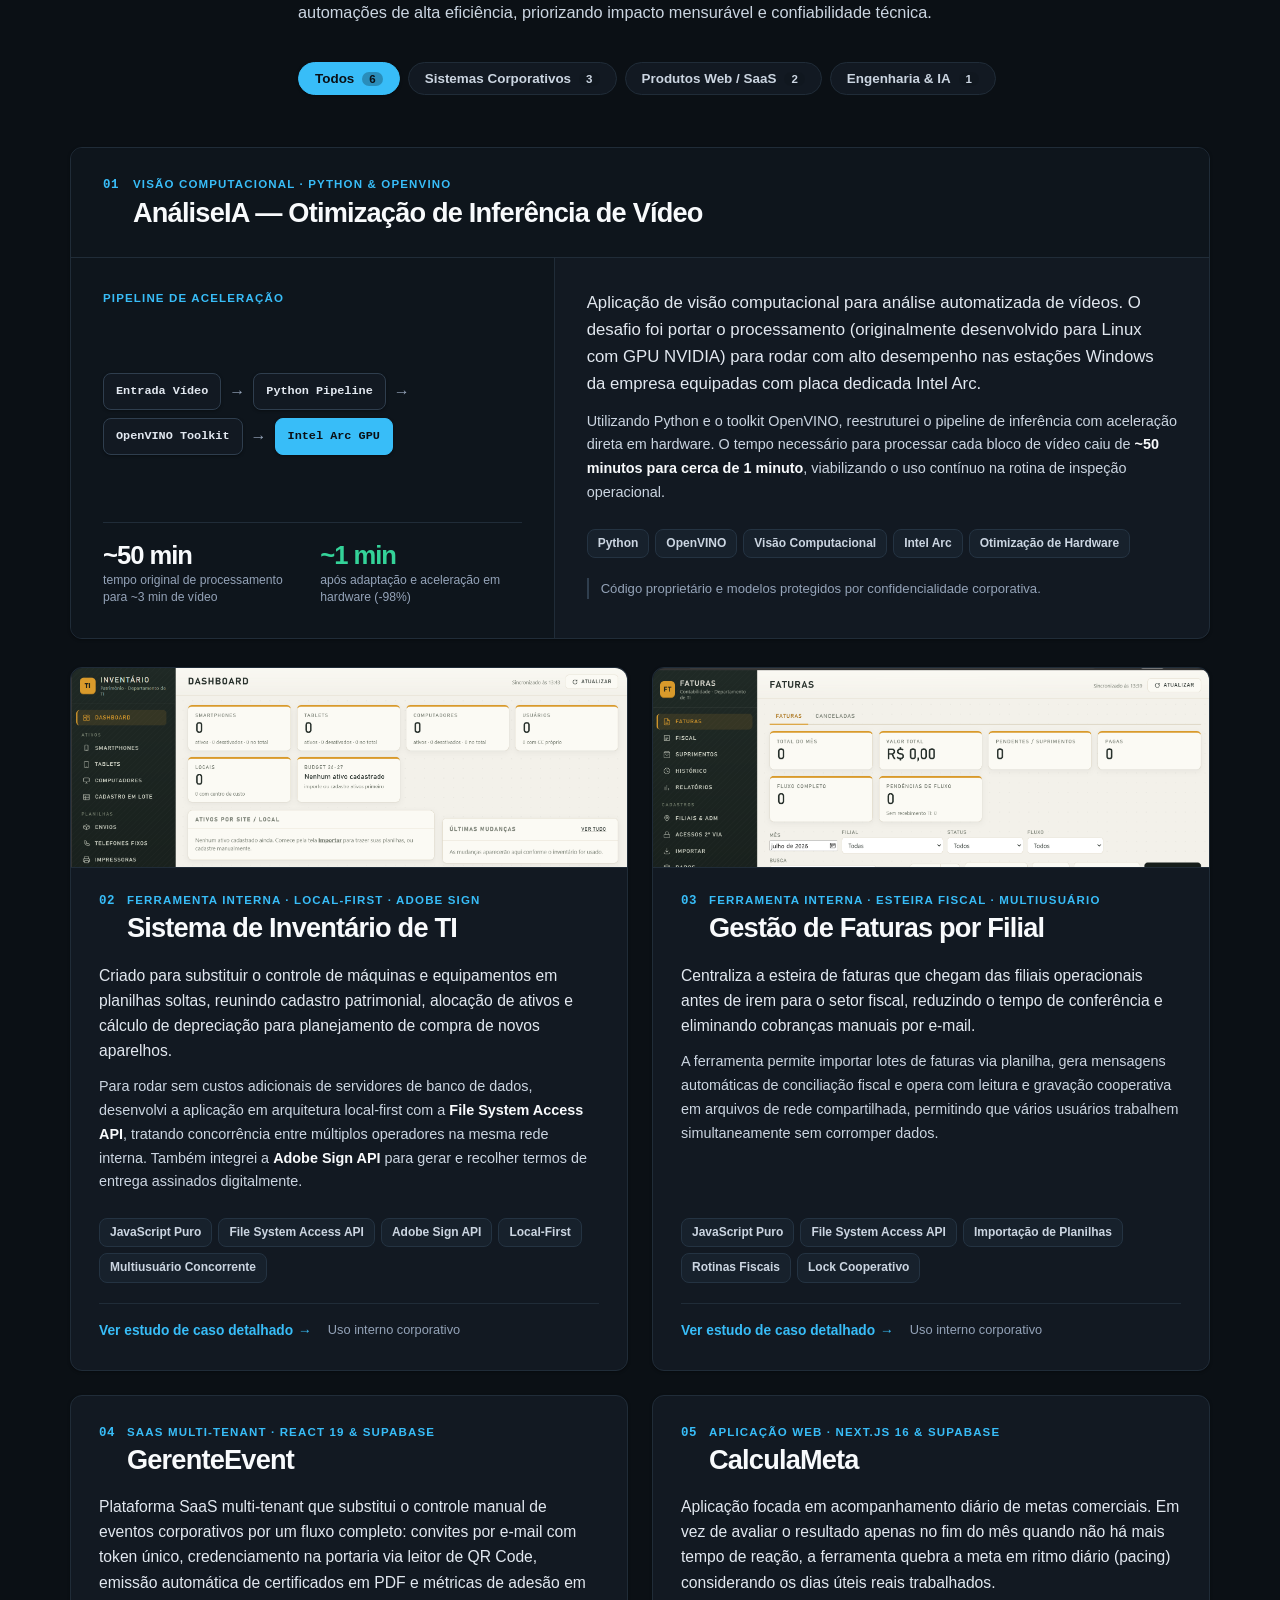
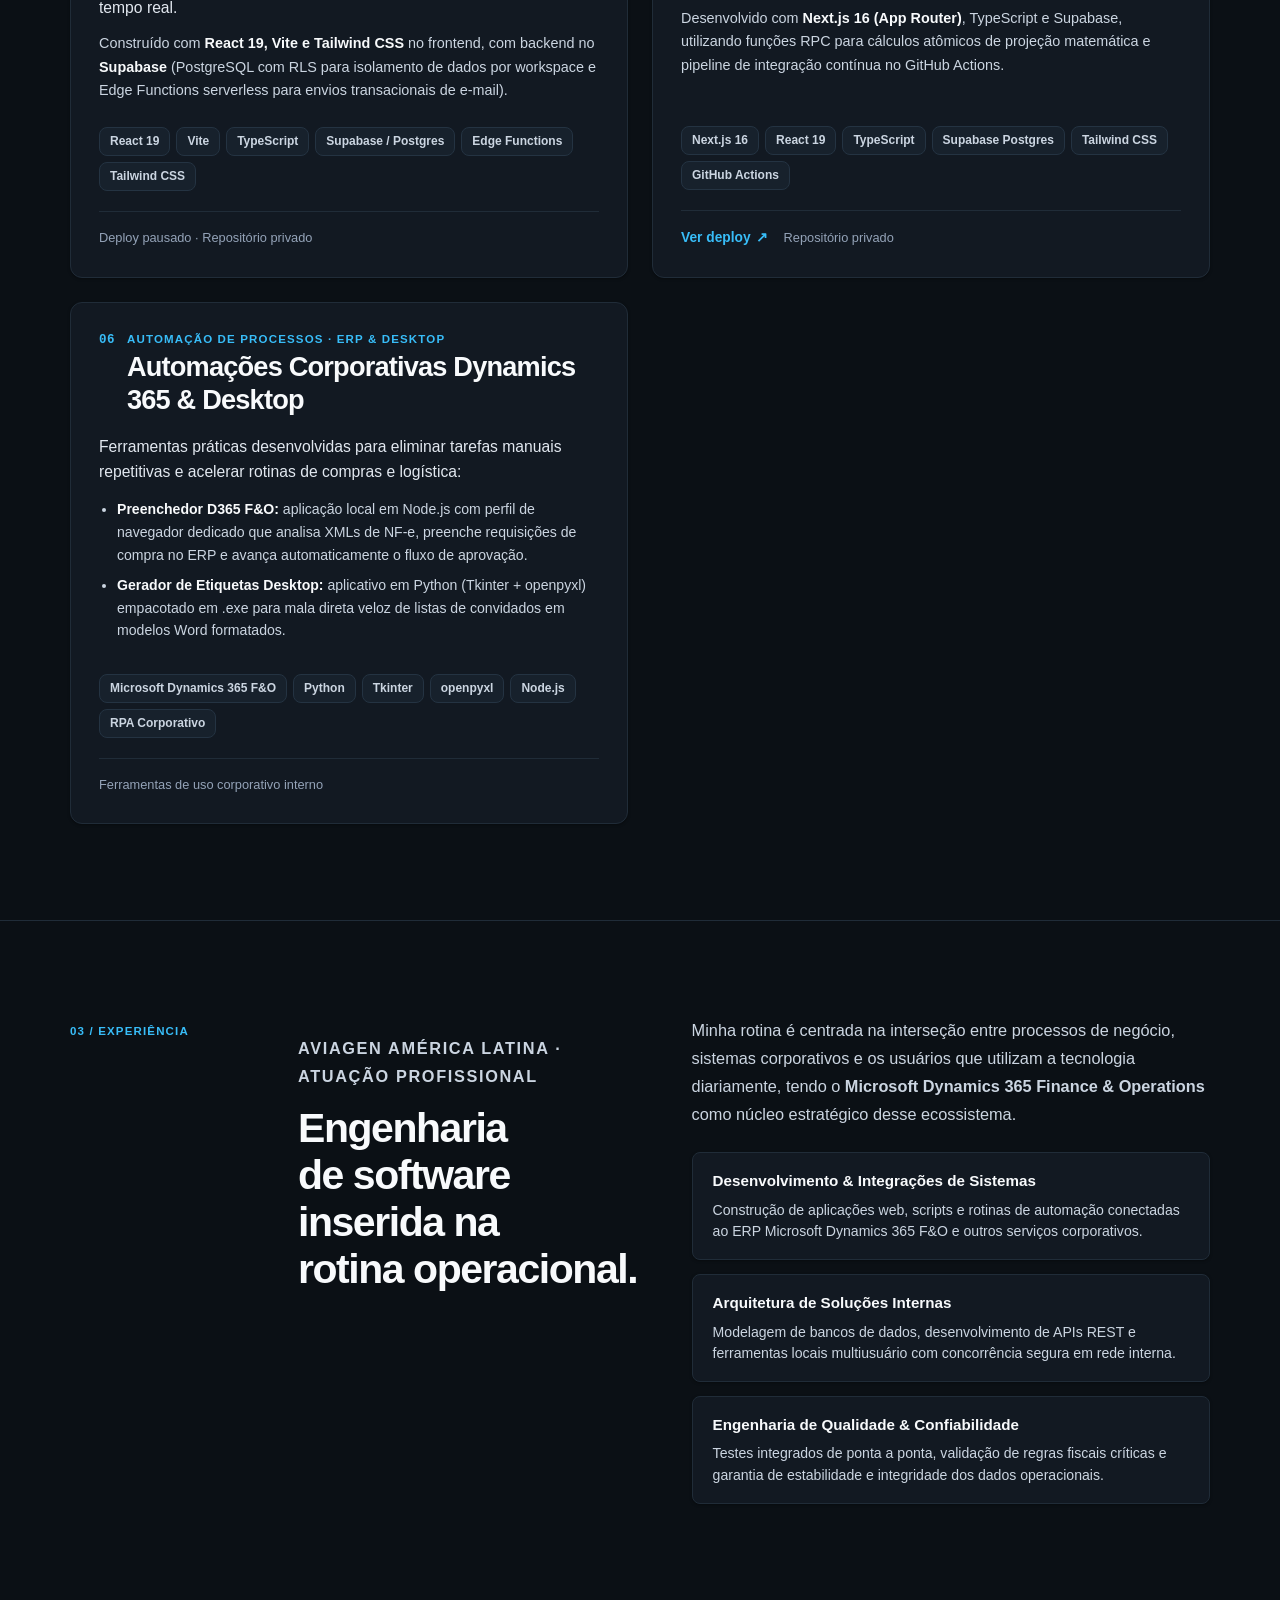
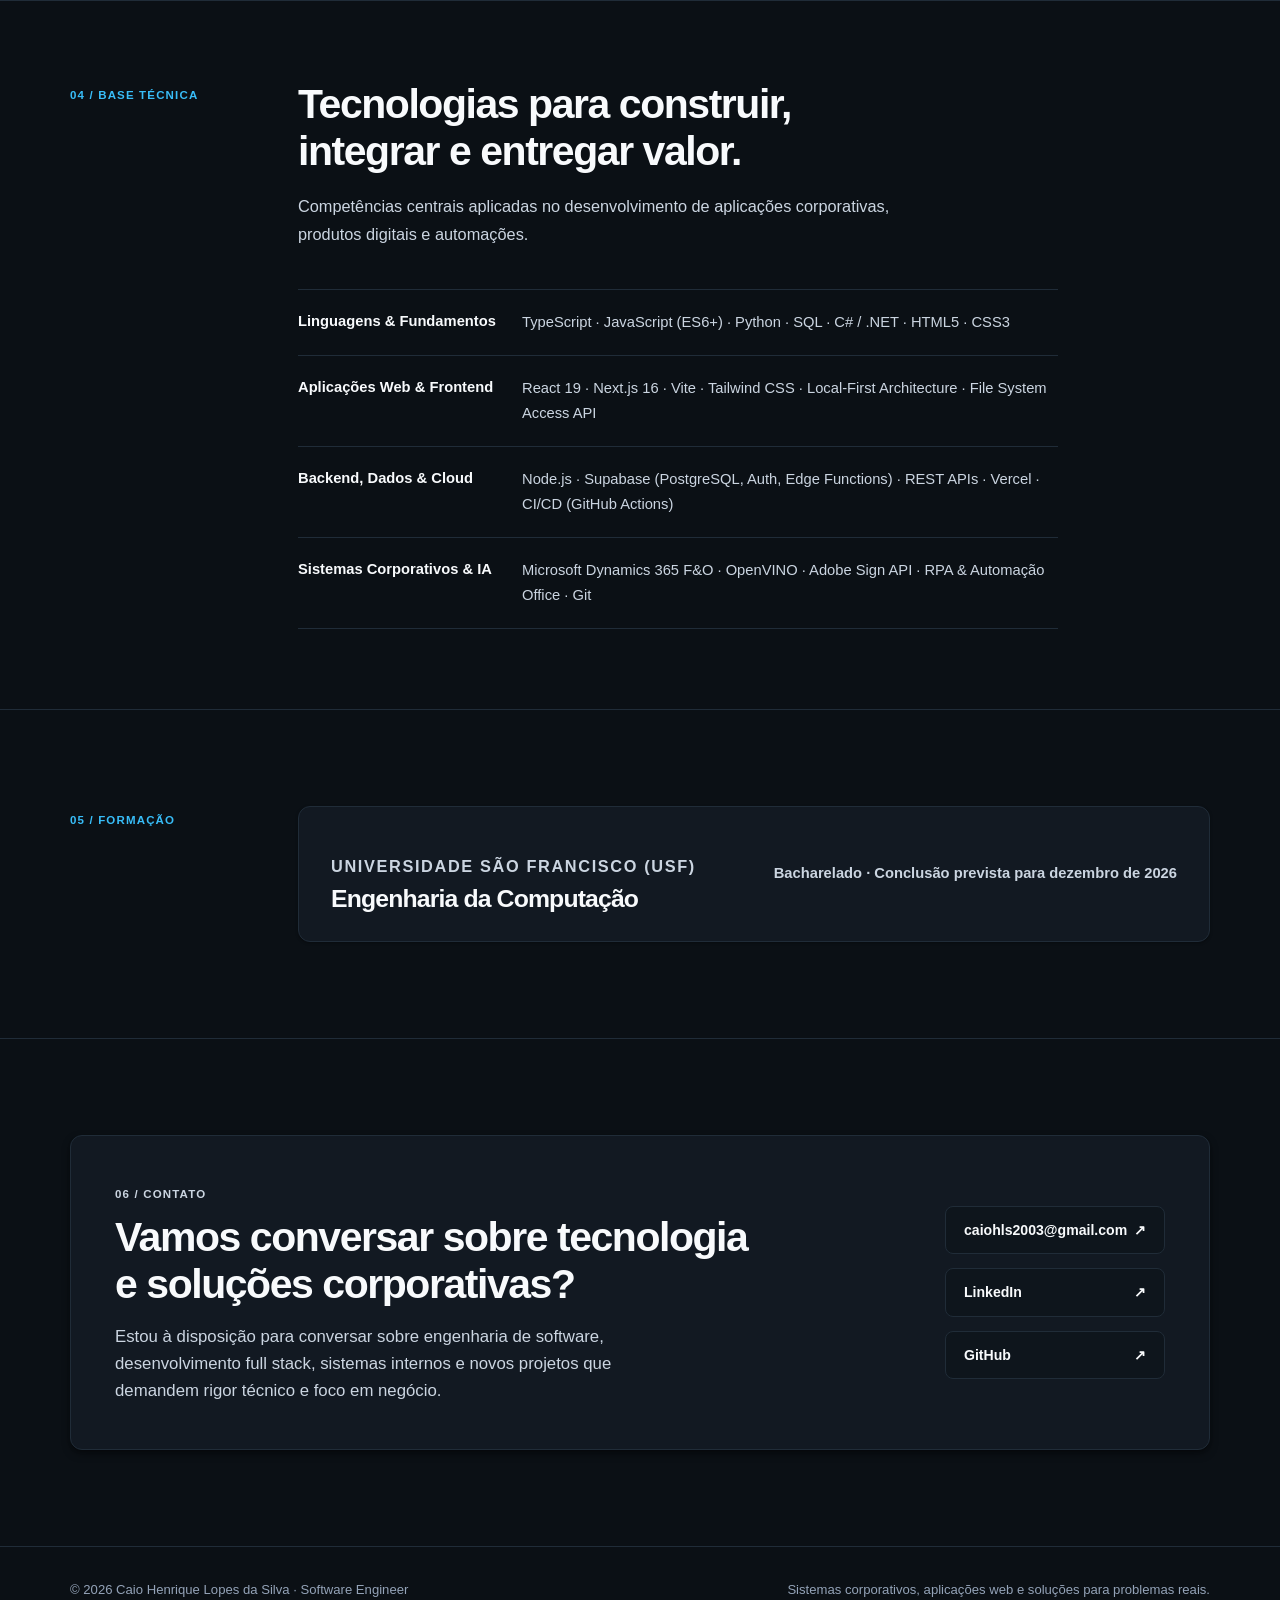
==== commit 6c330f1b: "atualizando frases" ====
--- a/index.html
+++ b/index.html
@@ -83,8 +83,8 @@
             <h1 id="hero-title">Caio Henrique Lopes da Silva</h1>
             <p class="hero-role">Software Engineer / Desenvolvedor de Software</p>
             <p class="hero-copy">
-              Desenvolvo sistemas corporativos robustos, aplicações web modernas, ferramentas locais multiusuário
-              e automações de alta performance para problemas reais de negócio.
+              Crio aplicações web e ferramentas internas que ajudam a organizar processos, automatizar tarefas
+              e conectar sistemas.
             </p>
 
             <div class="hero-actions" aria-label="Links principais">
@@ -124,37 +124,35 @@
         <div class="container section-heading">
           <p class="section-label">01 / Sobre</p>
           <div class="section-content">
-            <h2 id="sobre-title">Engenharia de software aplicada a problemas reais de negócio.</h2>
+            <h2 id="sobre-title">Software prático para problemas reais.</h2>
             <div class="reading-width">
               <p>
-                Minha atuação na <strong>Aviagen América Latina</strong> me colocou em contato direto com a complexidade de sistemas corporativos,
-                integrações de grande porte e fluxos operacionais críticos, tendo o ecossistema <strong>Microsoft Dynamics 365 Finance &amp; Operations</strong> como
-                base dessa rotina.
+                Na <strong>Aviagen América Latina</strong>, trabalho no dia a dia com sistemas corporativos e áreas operacionais,
+                principalmente no ambiente do <strong>Microsoft Dynamics 365 Finance &amp; Operations</strong>.
               </p>
               <p>
-                <strong>É justamente a partir desse contato com a operação</strong> que direciono meu trabalho como desenvolvedor. Mais do que apenas mapear
-                necessidades do negócio, meu foco é transformá-las em software de alto nível — projetando arquiteturas sólidas, construindo APIs, modelando
-                bancos de dados e desenvolvendo aplicações web e automações que resolvem gargalos reais com rigor técnico.
+                Estar próximo da operação me ensinou a olhar primeiro para a necessidade de quem usa a ferramenta antes de pensar no código.
+                Aproveito essa vivência no desenvolvimento para criar soluções práticas: aplicações web, ferramentas internas, APIs e automações
+                que conectam dados e eliminam trabalho manual.
               </p>
               <p>
-                <strong>E para que essas soluções sustentem o dia a dia da empresa com consistência</strong>, aplico em cada projeto um equilíbrio rigoroso
-                entre qualidade de código, segurança, performance e facilidade de manutenção. O objetivo nunca é apenas entregar uma automação pontual, mas
-                engenheirar sistemas confiáveis, limpos de manter e preparados para evoluir continuamente com o negócio.
+                Nos meus projetos, me preocupo em escrever código limpo, organizado e fácil de manter. O objetivo é sempre entregar software
+                útil, seguro e que resolva o problema de verdade, sem complicar o que pode ser simples.
               </p>
             </div>
 
             <dl class="facts-grid">
               <div class="fact">
-                <dt>Engenharia Full Stack</dt>
-                <dd>Arquitetura web, APIs REST, modelagem de banco de dados e automações</dd>
+                <dt>Desenvolvimento Web</dt>
+                <dd>Aplicações práticas com React, Next.js, Node.js e bancos de dados</dd>
               </div>
               <div class="fact">
-                <dt>Sistemas Corporativos</dt>
-                <dd>Integração profunda entre ERP (Dynamics 365), ferramentas locais e nuvem</dd>
+                <dt>Sistemas &amp; Integrações</dt>
+                <dd>Vivência com ERP (Dynamics 365), ferramentas locais e APIs</dd>
               </div>
               <div class="fact">
-                <dt>Padrões de Qualidade</dt>
-                <dd>Código limpo, segurança, testes e foco em escalabilidade operacional</dd>
+                <dt>Boas Práticas</dt>
+                <dd>Código limpo, organizado e com foco em quem vai usar</dd>
               </div>
             </dl>
           </div>
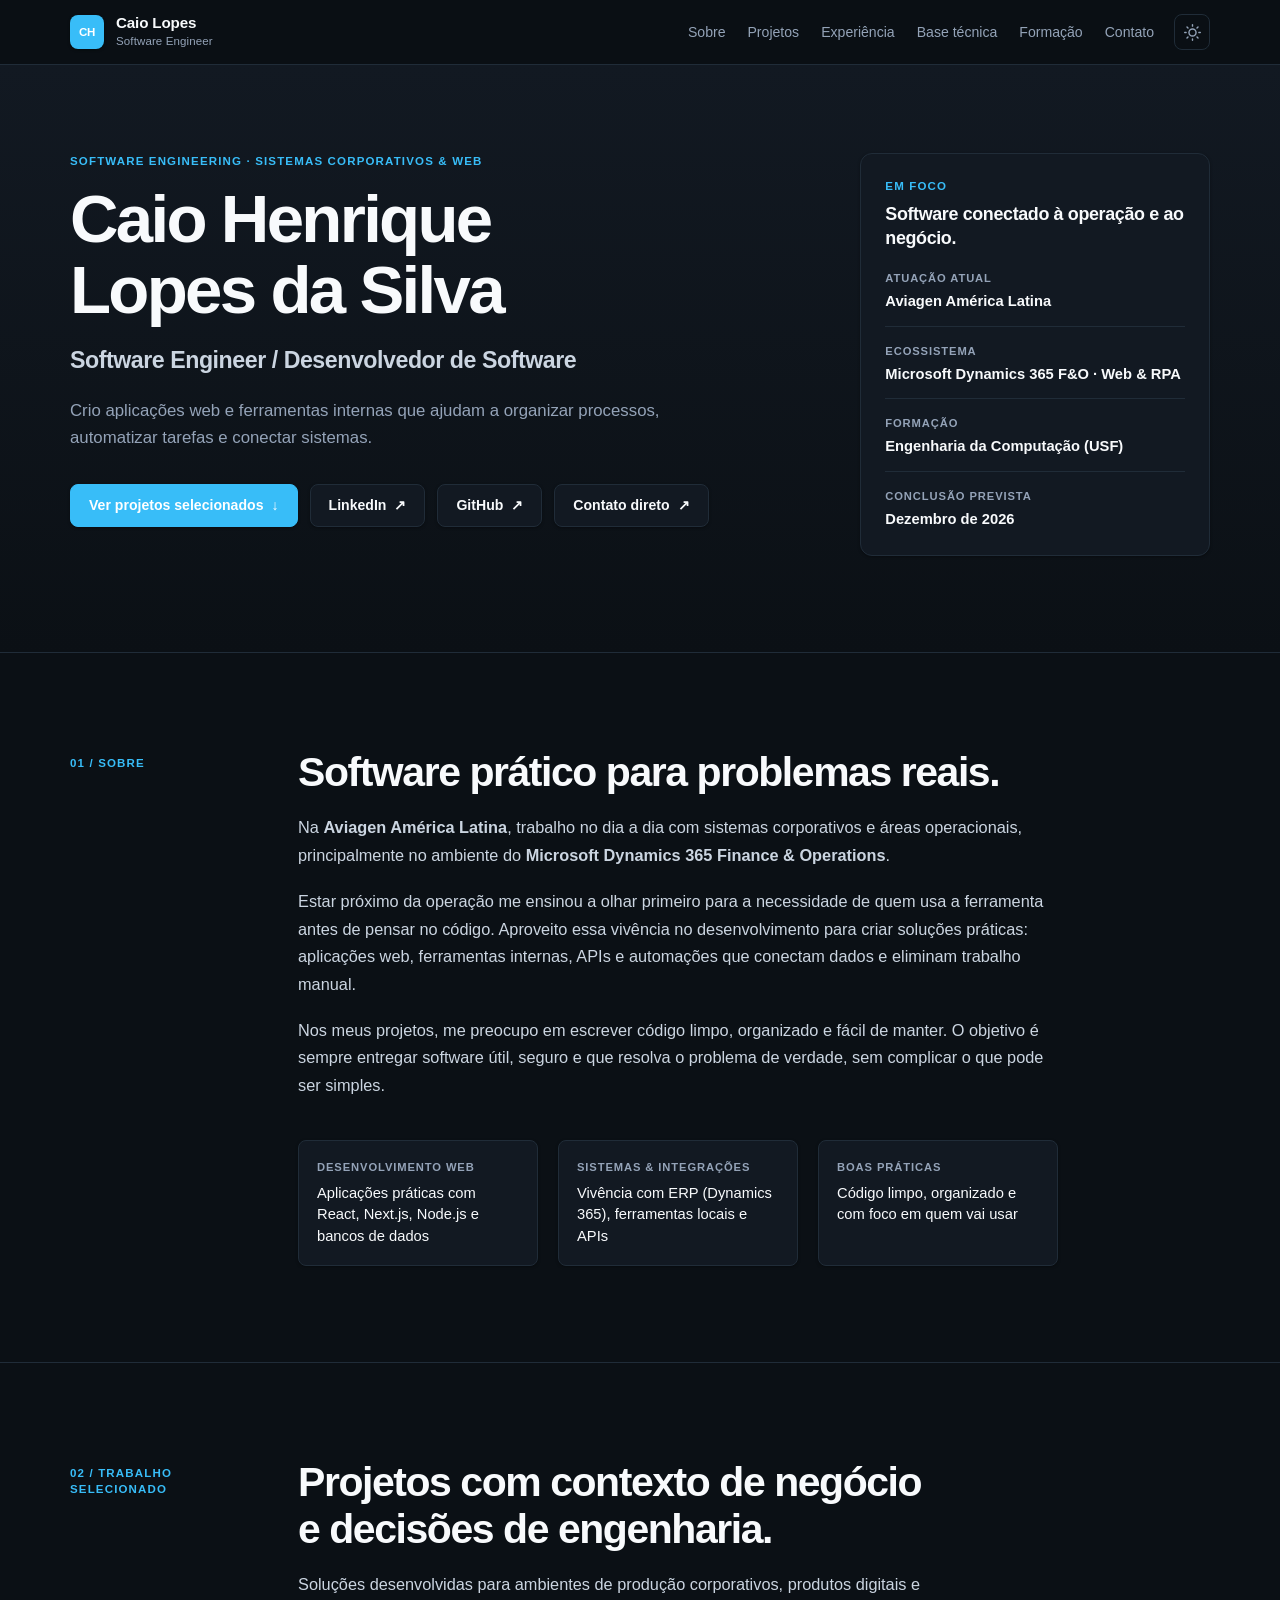
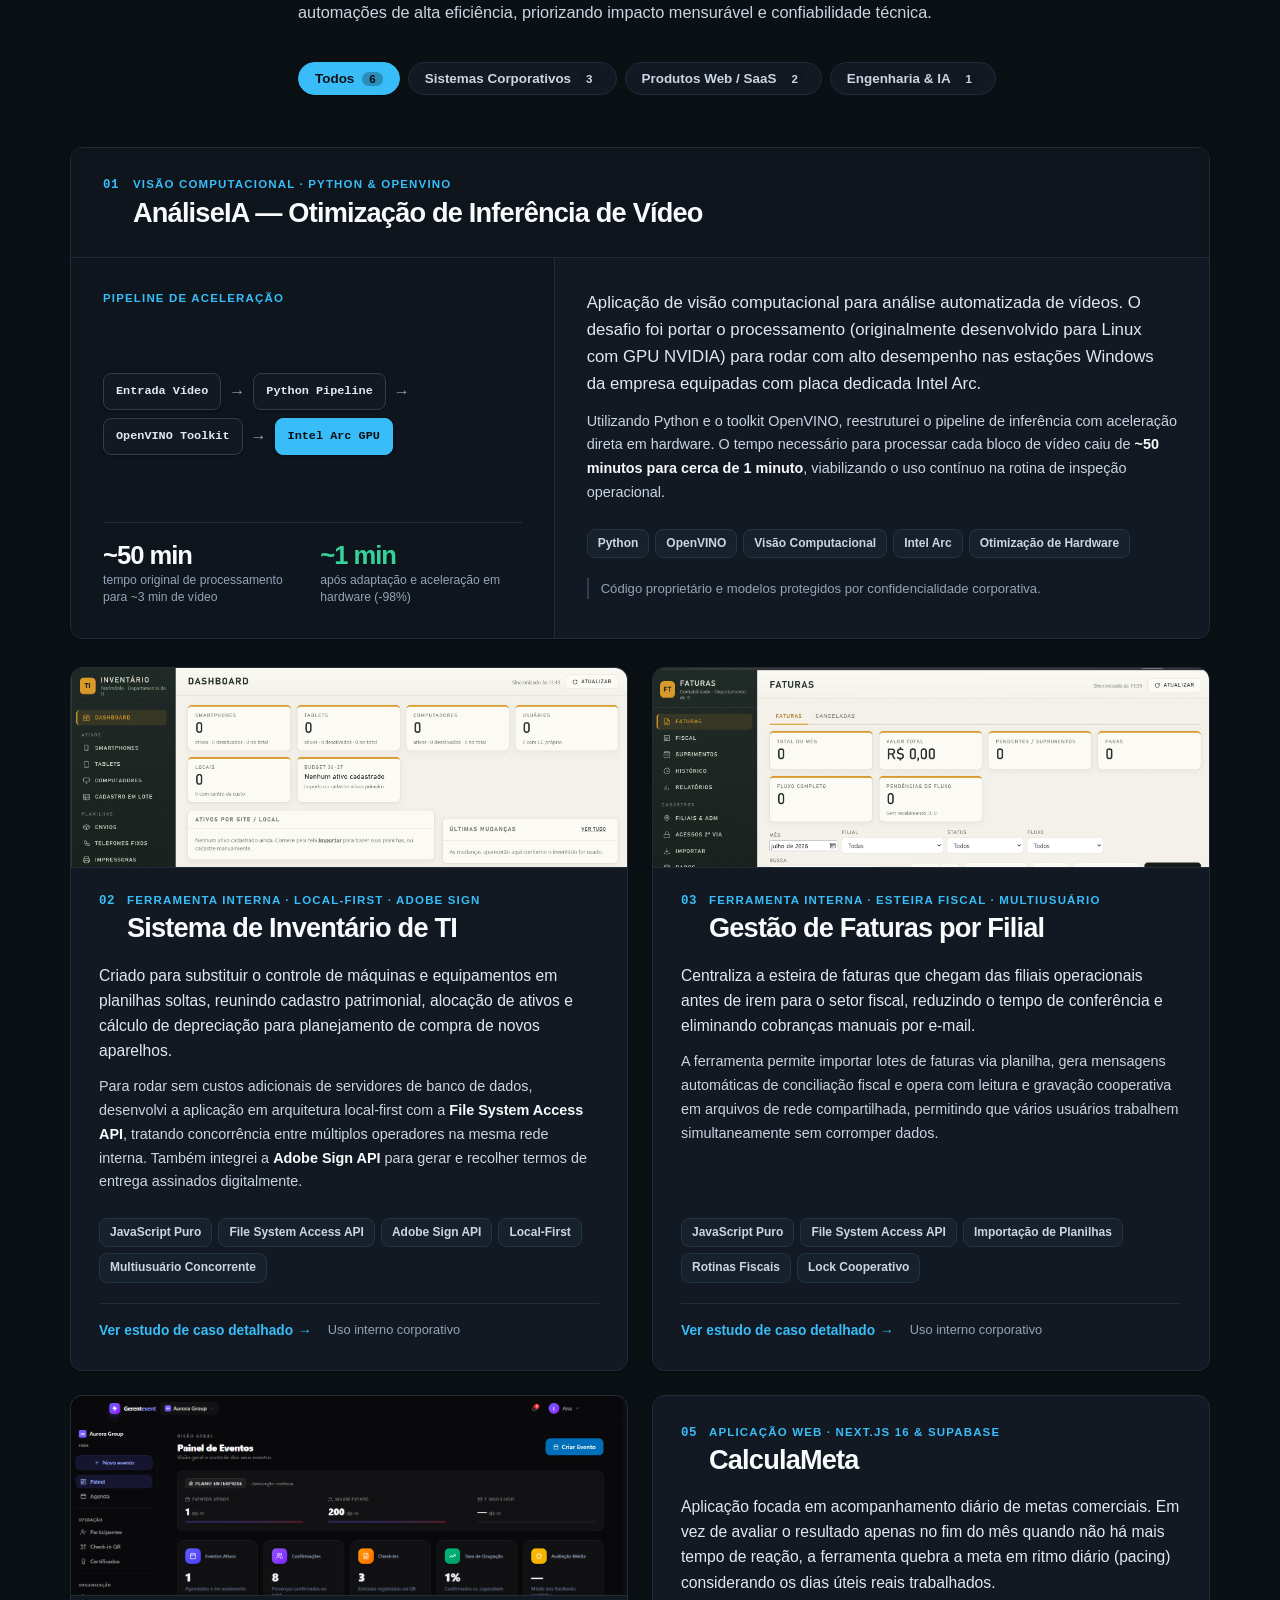
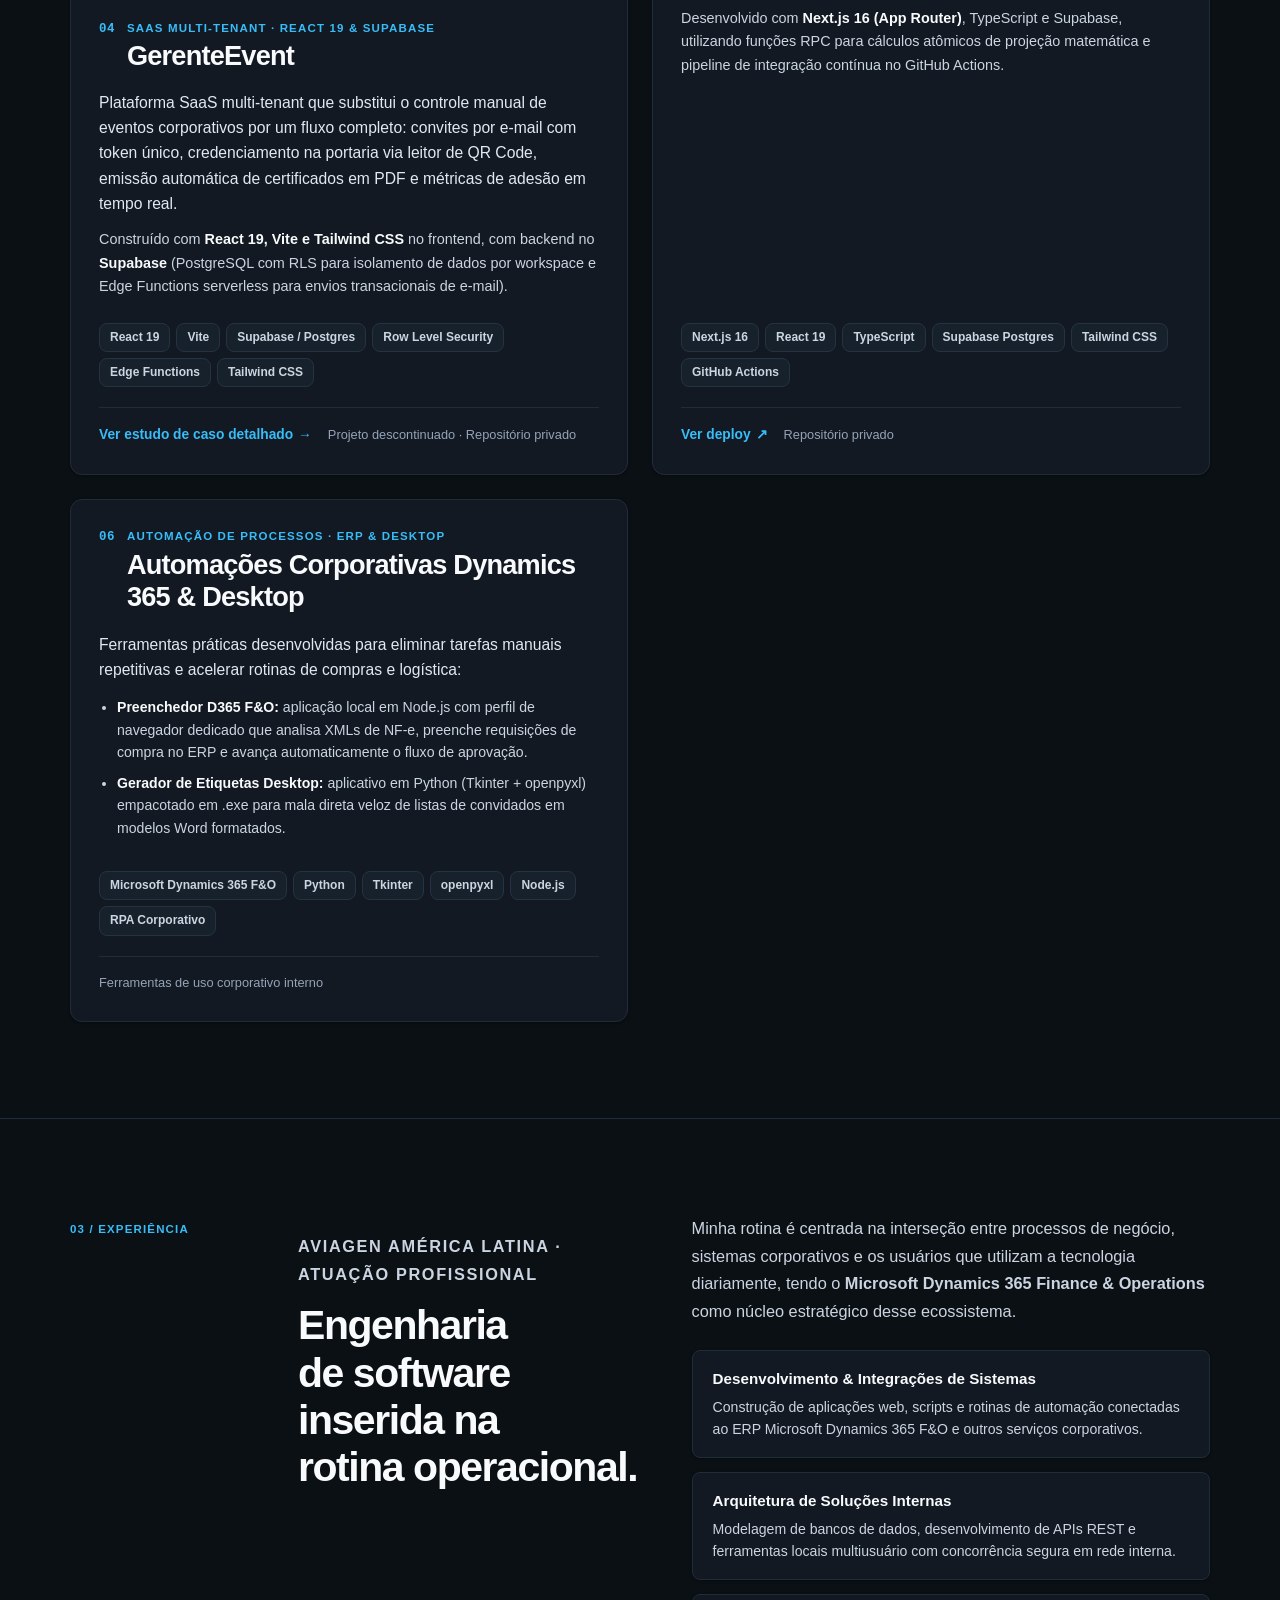
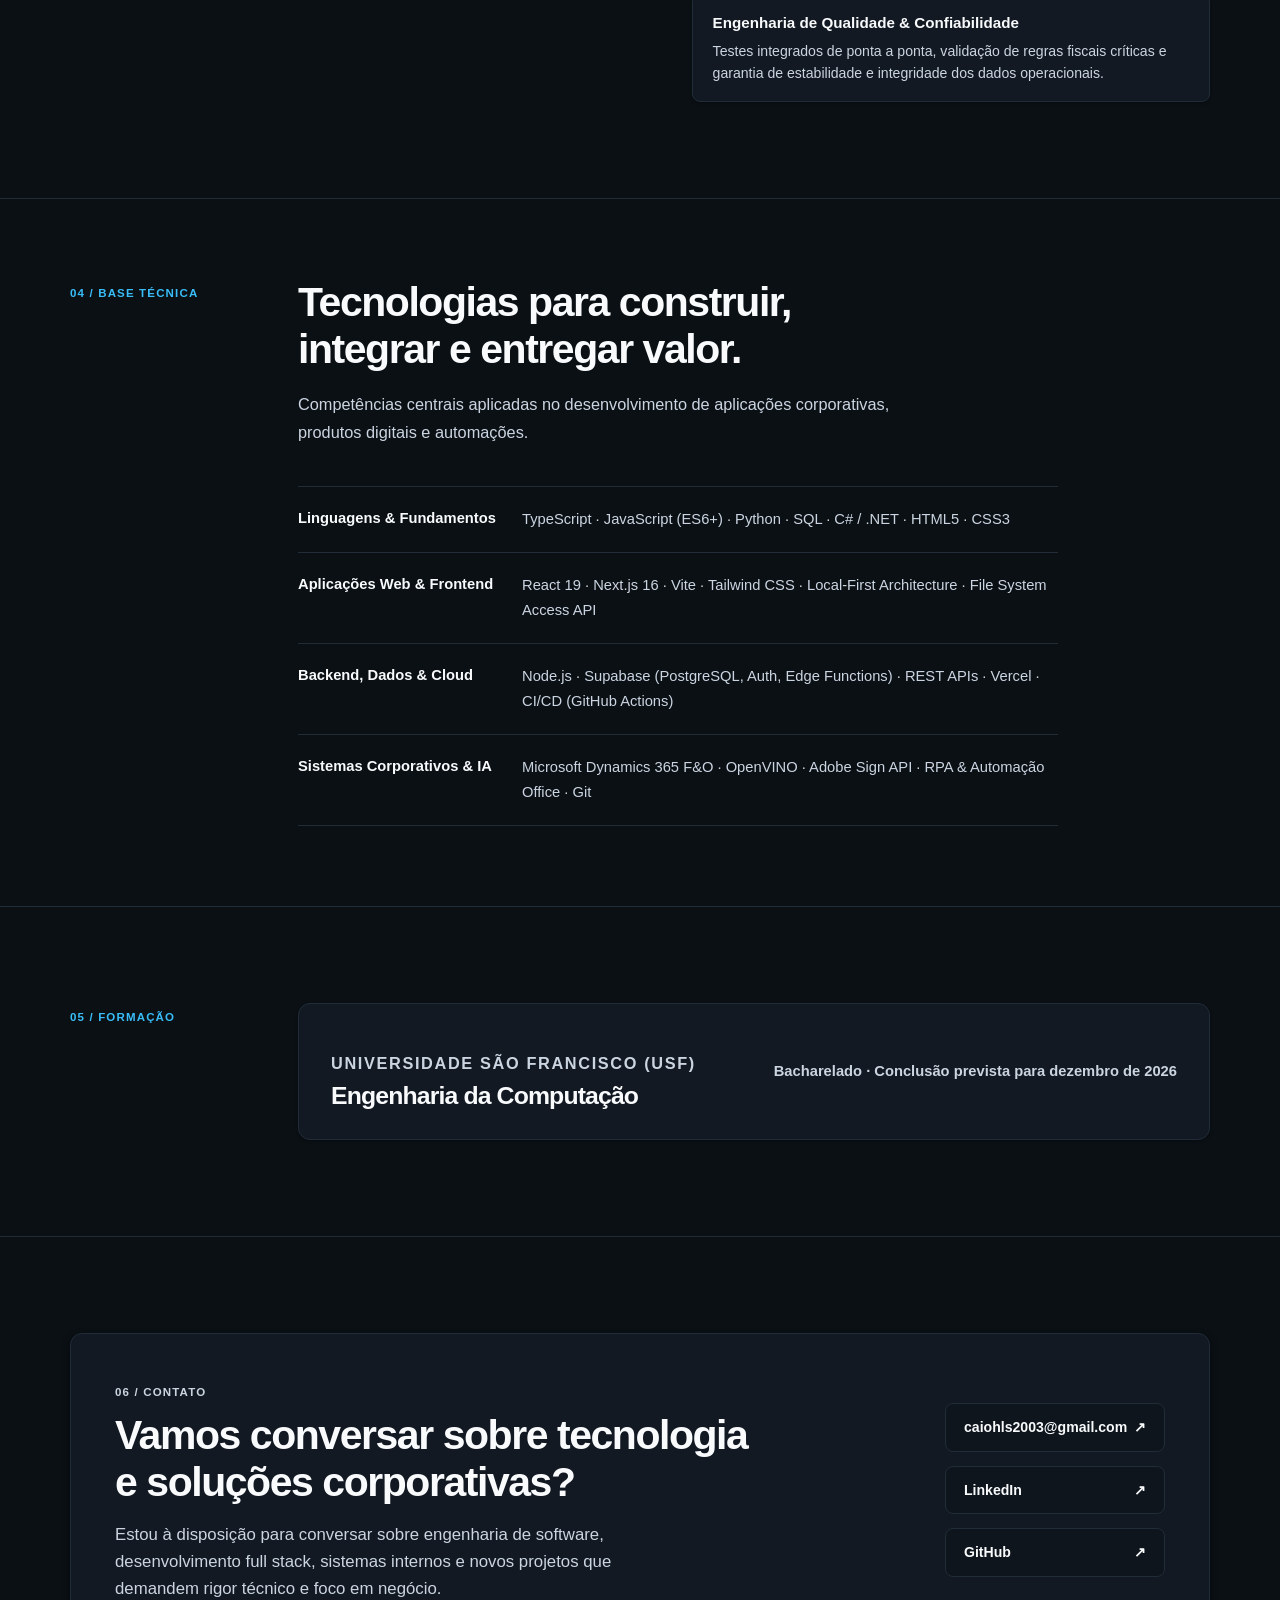
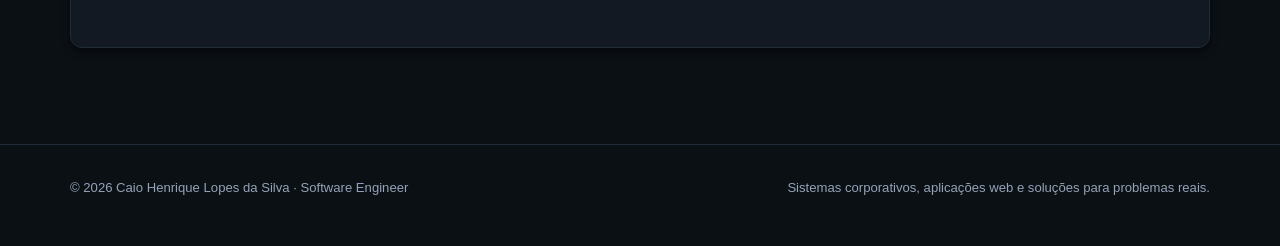
==== commit 0e531005: "feat: adiciona estudo de caso do GerenteEvent ao portfolio Nova pagina projeto-gerentevent.html com " ====
--- a/index.html
+++ b/index.html
@@ -325,6 +325,9 @@
 
             <!-- Project 04: GerenteEvent -->
             <article class="project-card" data-category="saas" aria-labelledby="gerentevent-title">
+              <figure class="project-image">
+                <img src="docs/screenshots/GerenteEvent/AdminDashboard.png" alt="Painel de eventos do GerenteEvent" loading="lazy">
+              </figure>
               <header class="project-card-header">
                 <div class="project-card-title-group">
                   <span class="project-number" aria-hidden="true">04</span>
@@ -346,13 +349,14 @@
               <ul class="tag-list" aria-label="Tecnologias do GerenteEvent">
                 <li>React 19</li>
                 <li>Vite</li>
-                <li>TypeScript</li>
                 <li>Supabase / Postgres</li>
+                <li>Row Level Security</li>
                 <li>Edge Functions</li>
                 <li>Tailwind CSS</li>
               </ul>
               <div class="project-links">
-                <span class="project-private">Deploy pausado · Repositório privado</span>
+                <a class="text-link" href="projeto-gerentevent.html">Ver estudo de caso detalhado <span aria-hidden="true">→</span></a>
+                <span class="project-private">Projeto descontinuado · Repositório privado</span>
               </div>
             </article>
 
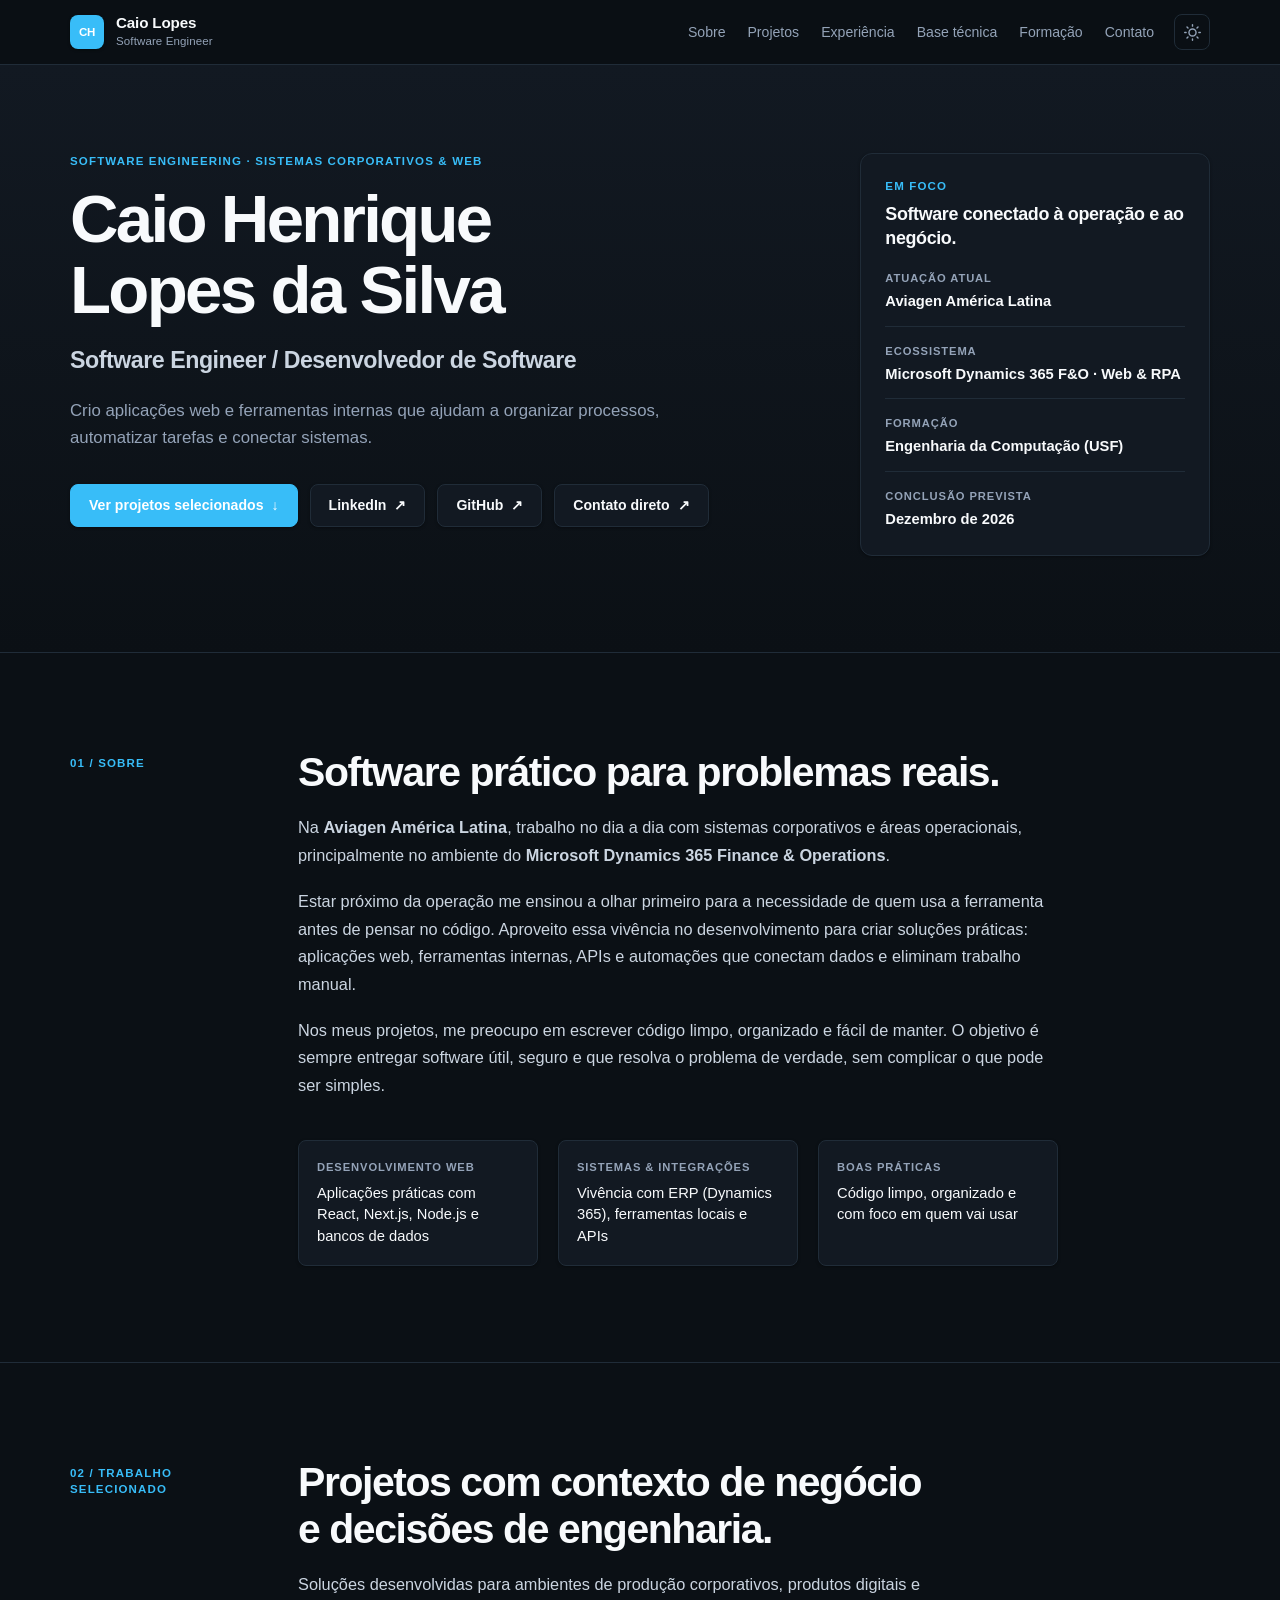
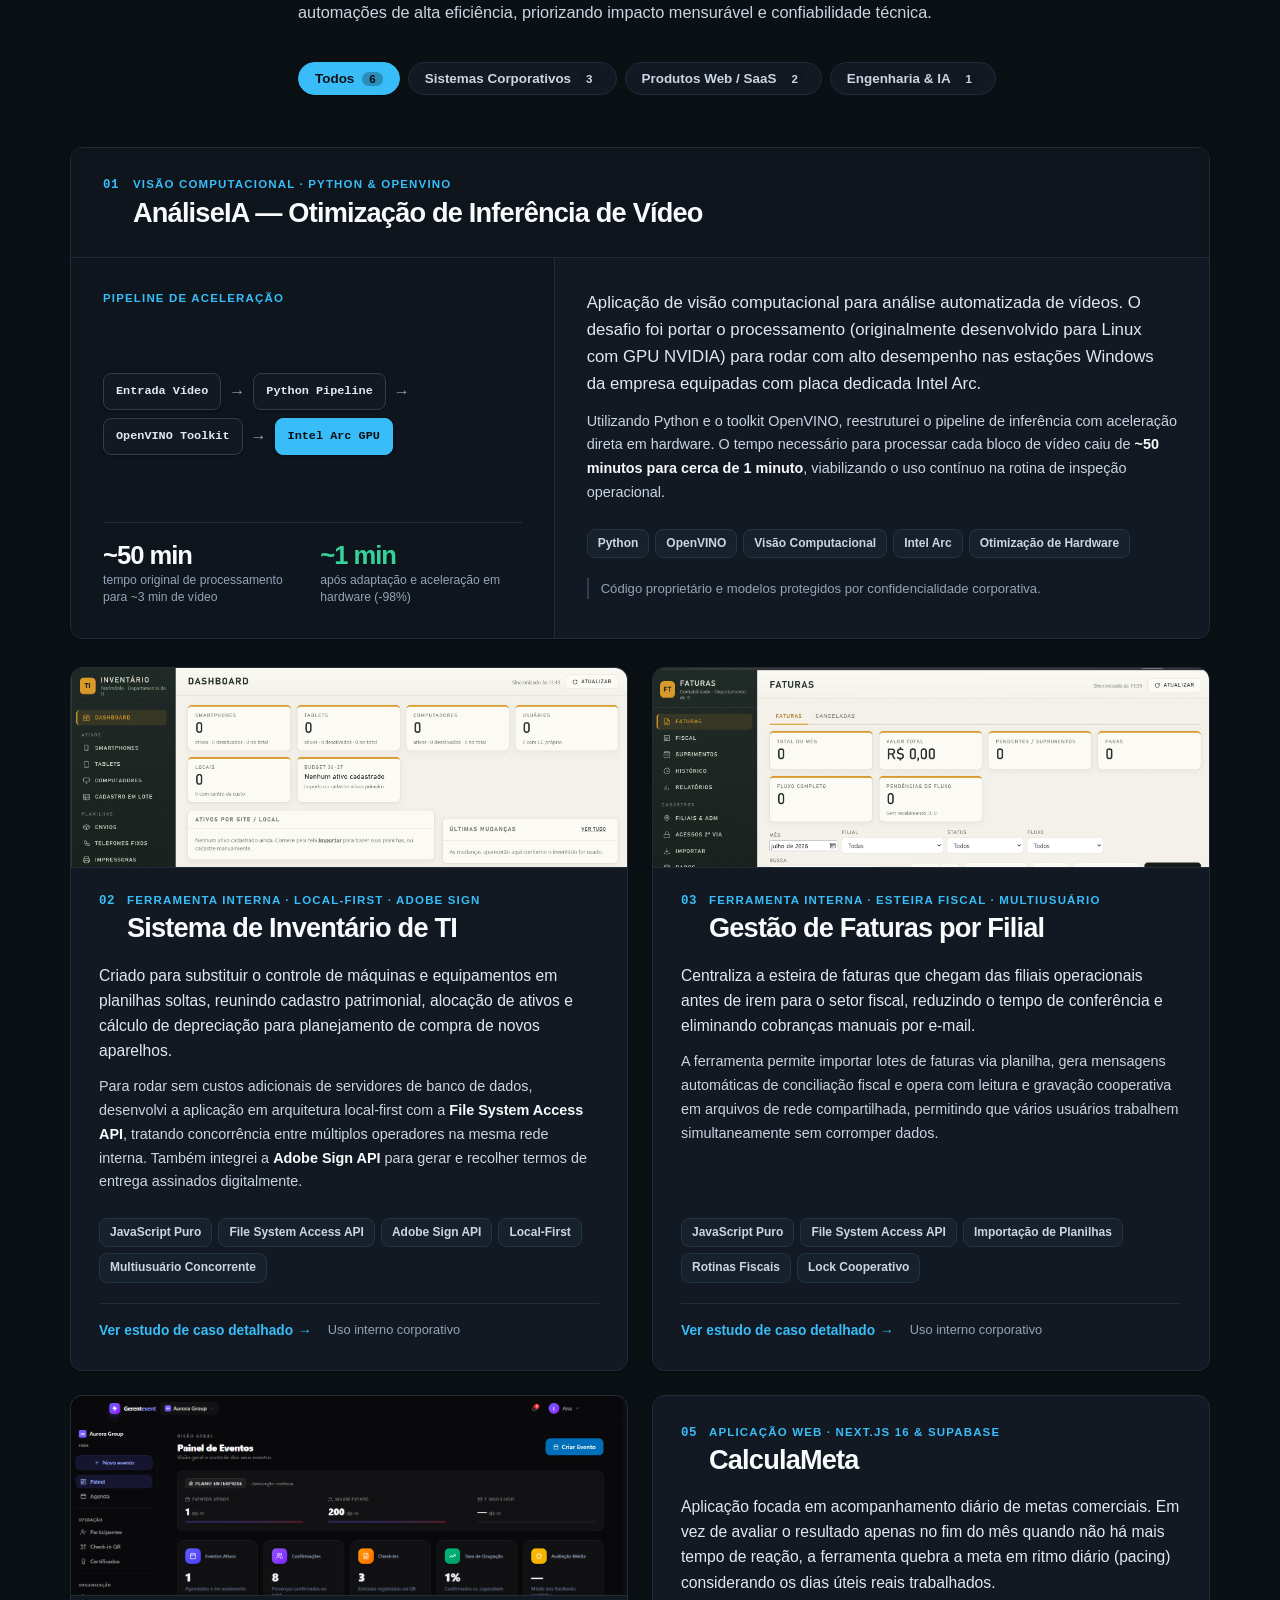
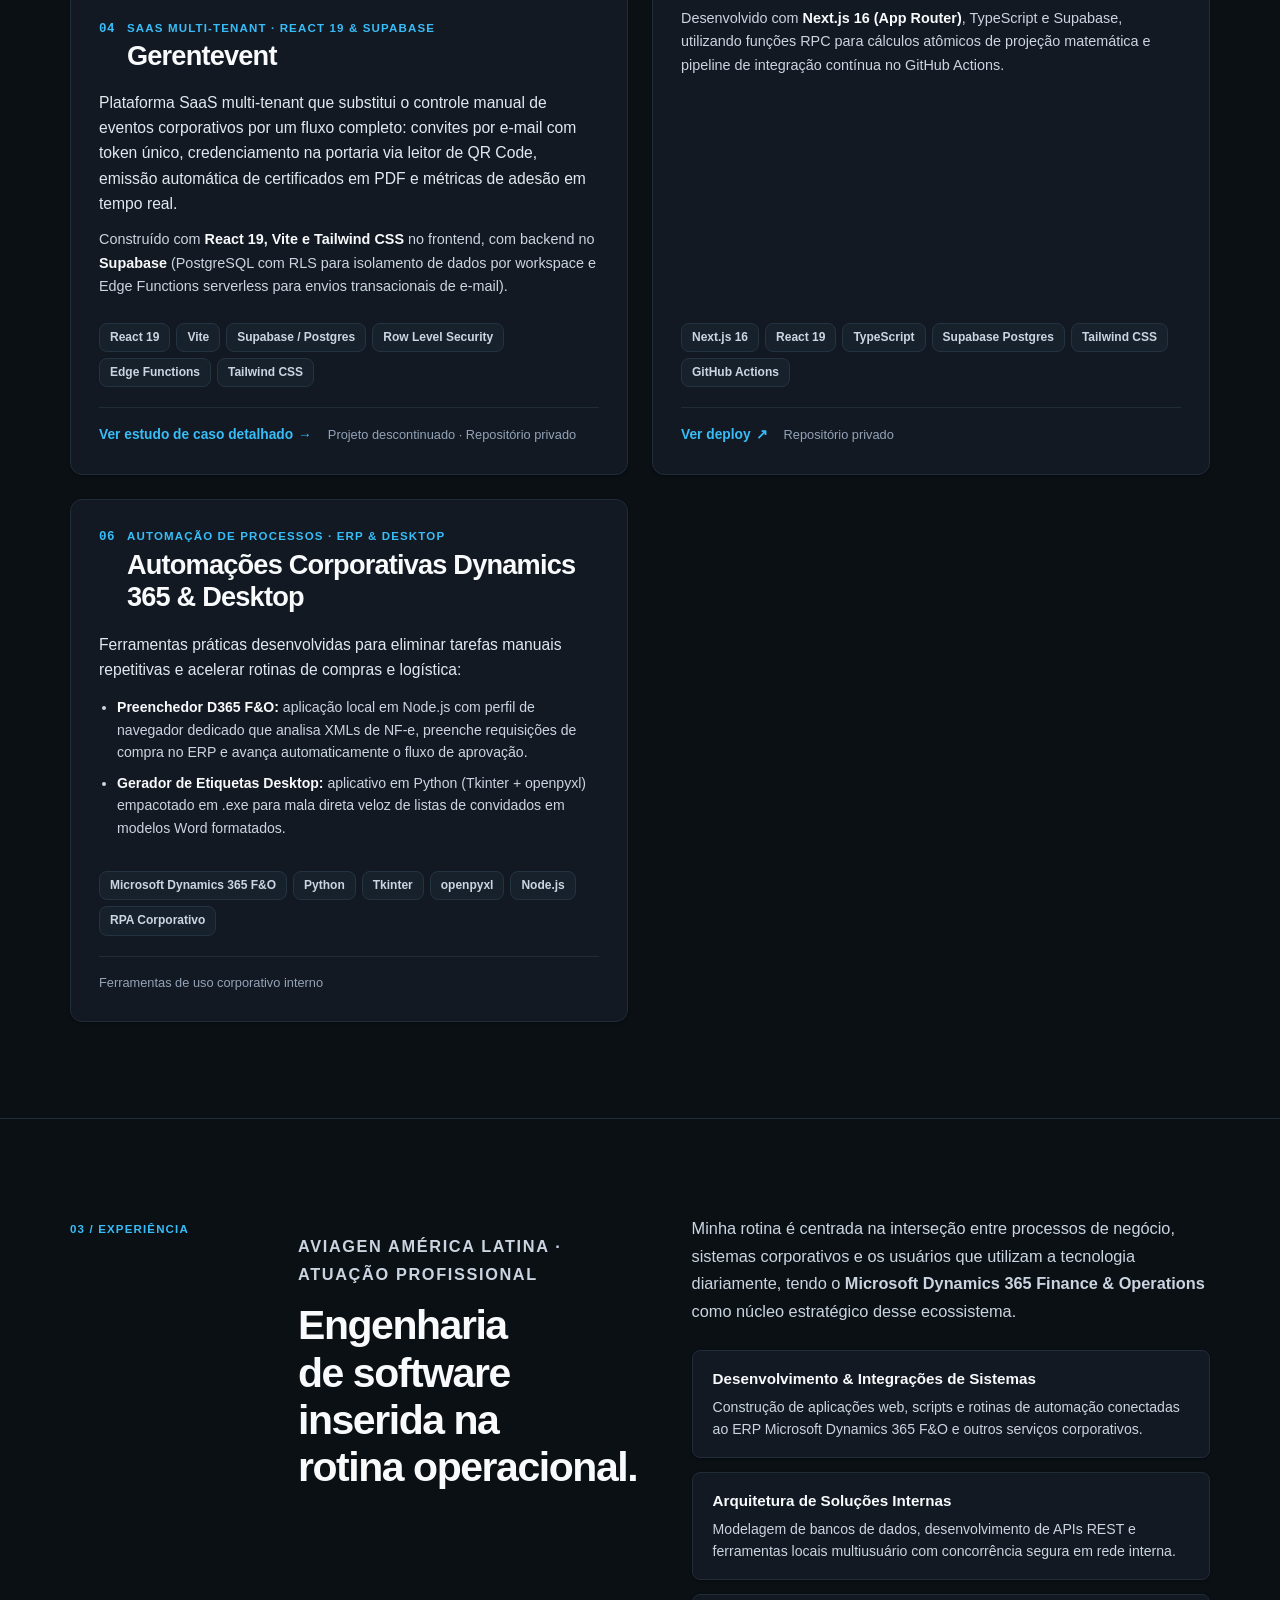
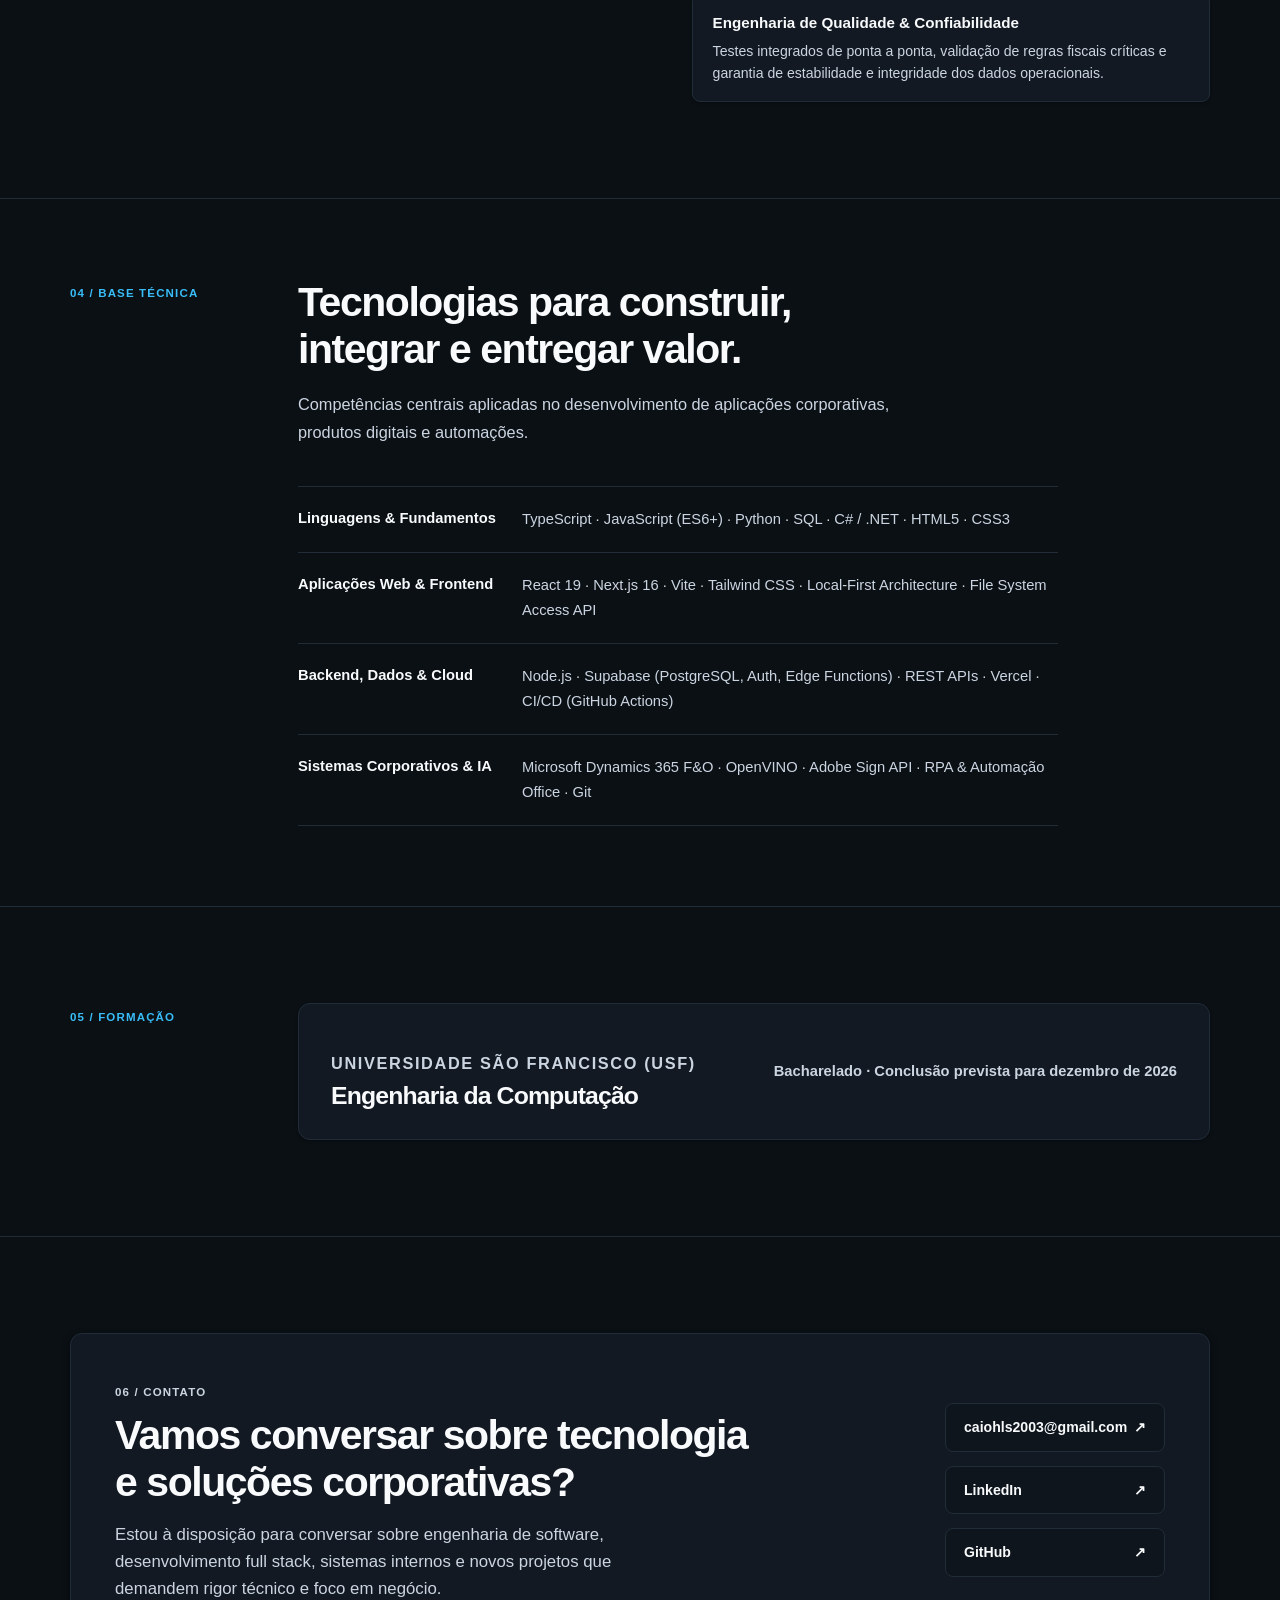
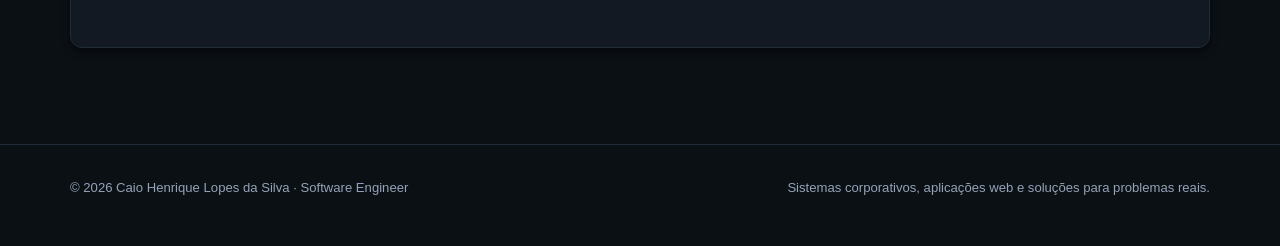
==== commit 1c39ed53: "fix: corrige a grafia da marca para Gerentevent" ====
--- a/index.html
+++ b/index.html
@@ -323,17 +323,17 @@
               </div>
             </article>
 
-            <!-- Project 04: GerenteEvent -->
+            <!-- Project 04: Gerentevent -->
             <article class="project-card" data-category="saas" aria-labelledby="gerentevent-title">
               <figure class="project-image">
-                <img src="docs/screenshots/GerenteEvent/AdminDashboard.png" alt="Painel de eventos do GerenteEvent" loading="lazy">
+                <img src="docs/screenshots/Gerentevent/AdminDashboard.png" alt="Painel de eventos do Gerentevent" loading="lazy">
               </figure>
               <header class="project-card-header">
                 <div class="project-card-title-group">
                   <span class="project-number" aria-hidden="true">04</span>
                   <div>
                     <p class="project-kicker">SaaS Multi-tenant · React 19 &amp; Supabase</p>
-                    <h3 id="gerentevent-title">GerenteEvent</h3>
+                    <h3 id="gerentevent-title">Gerentevent</h3>
                   </div>
                 </div>
               </header>
@@ -346,7 +346,7 @@
                 Construído com <strong>React 19, Vite e Tailwind CSS</strong> no frontend, com backend no <strong>Supabase</strong>
                 (PostgreSQL com RLS para isolamento de dados por workspace e Edge Functions serverless para envios transacionais de e-mail).
               </p>
-              <ul class="tag-list" aria-label="Tecnologias do GerenteEvent">
+              <ul class="tag-list" aria-label="Tecnologias do Gerentevent">
                 <li>React 19</li>
                 <li>Vite</li>
                 <li>Supabase / Postgres</li>
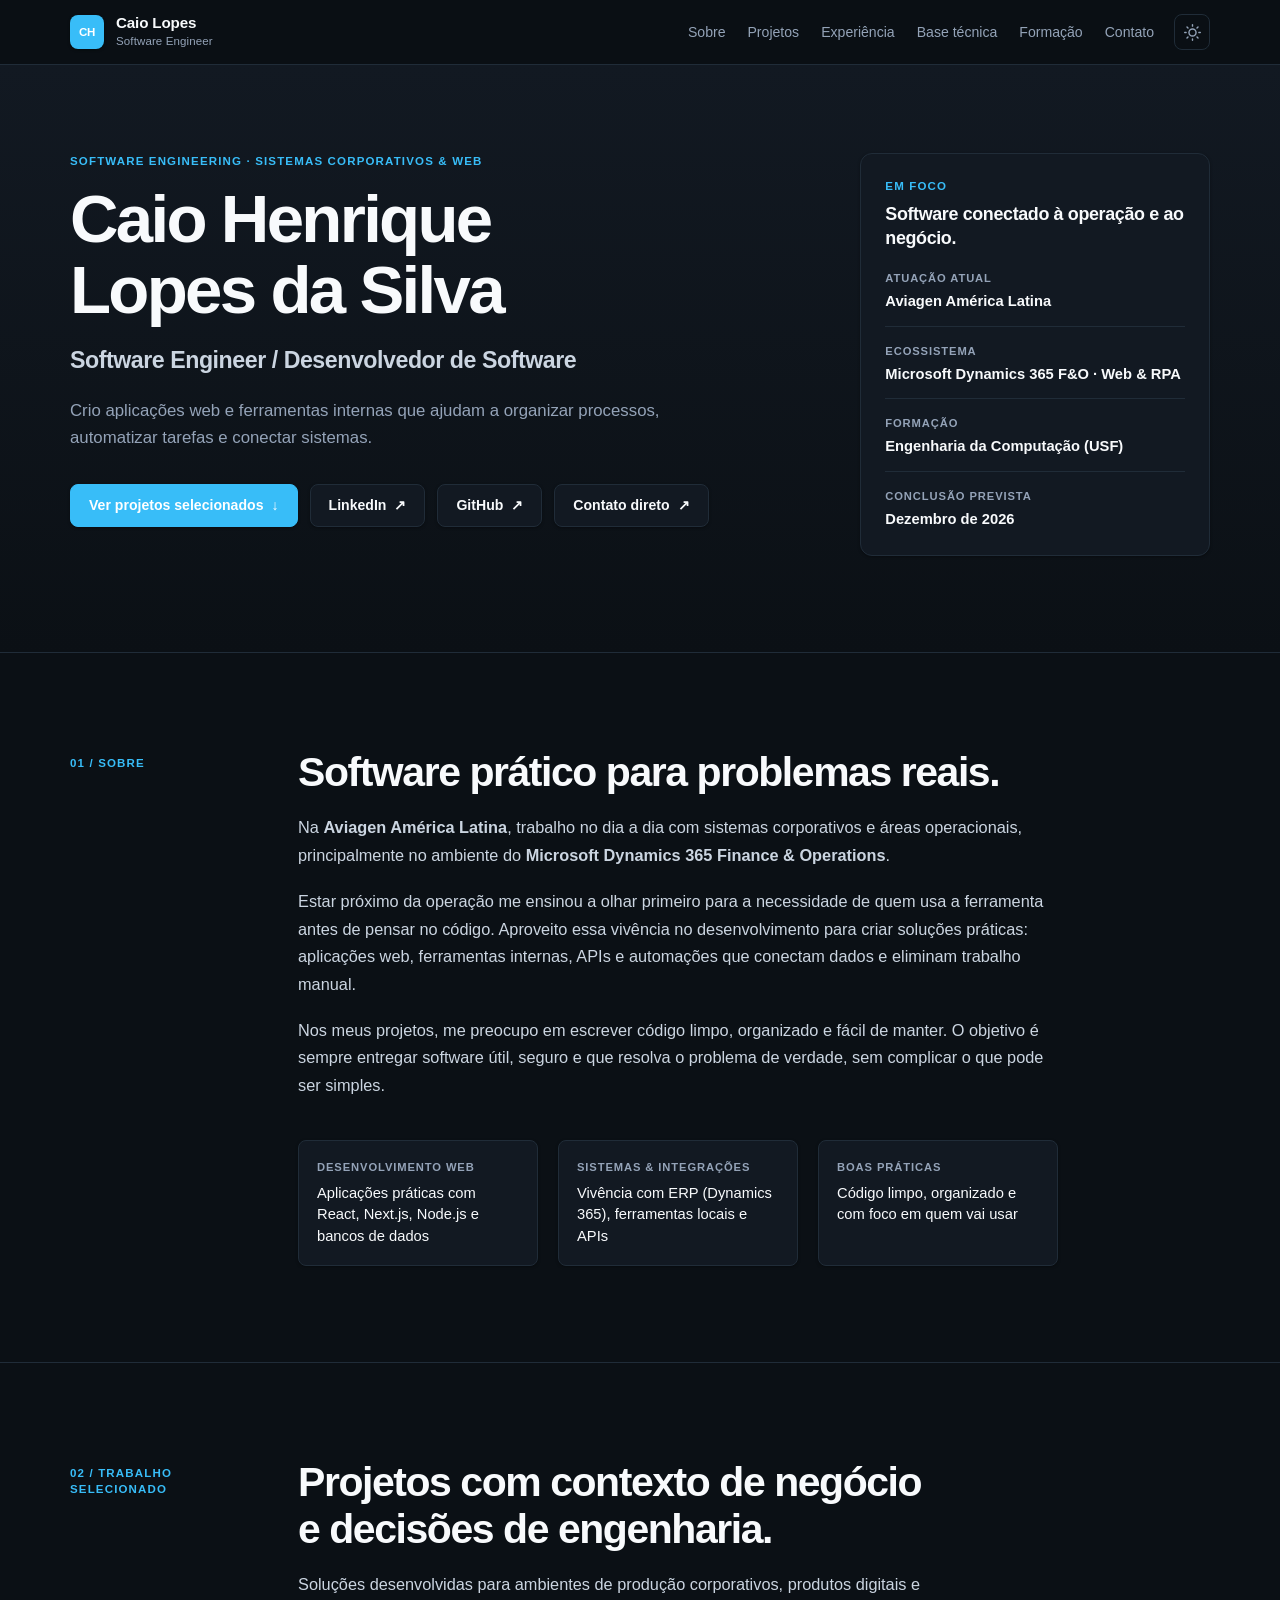
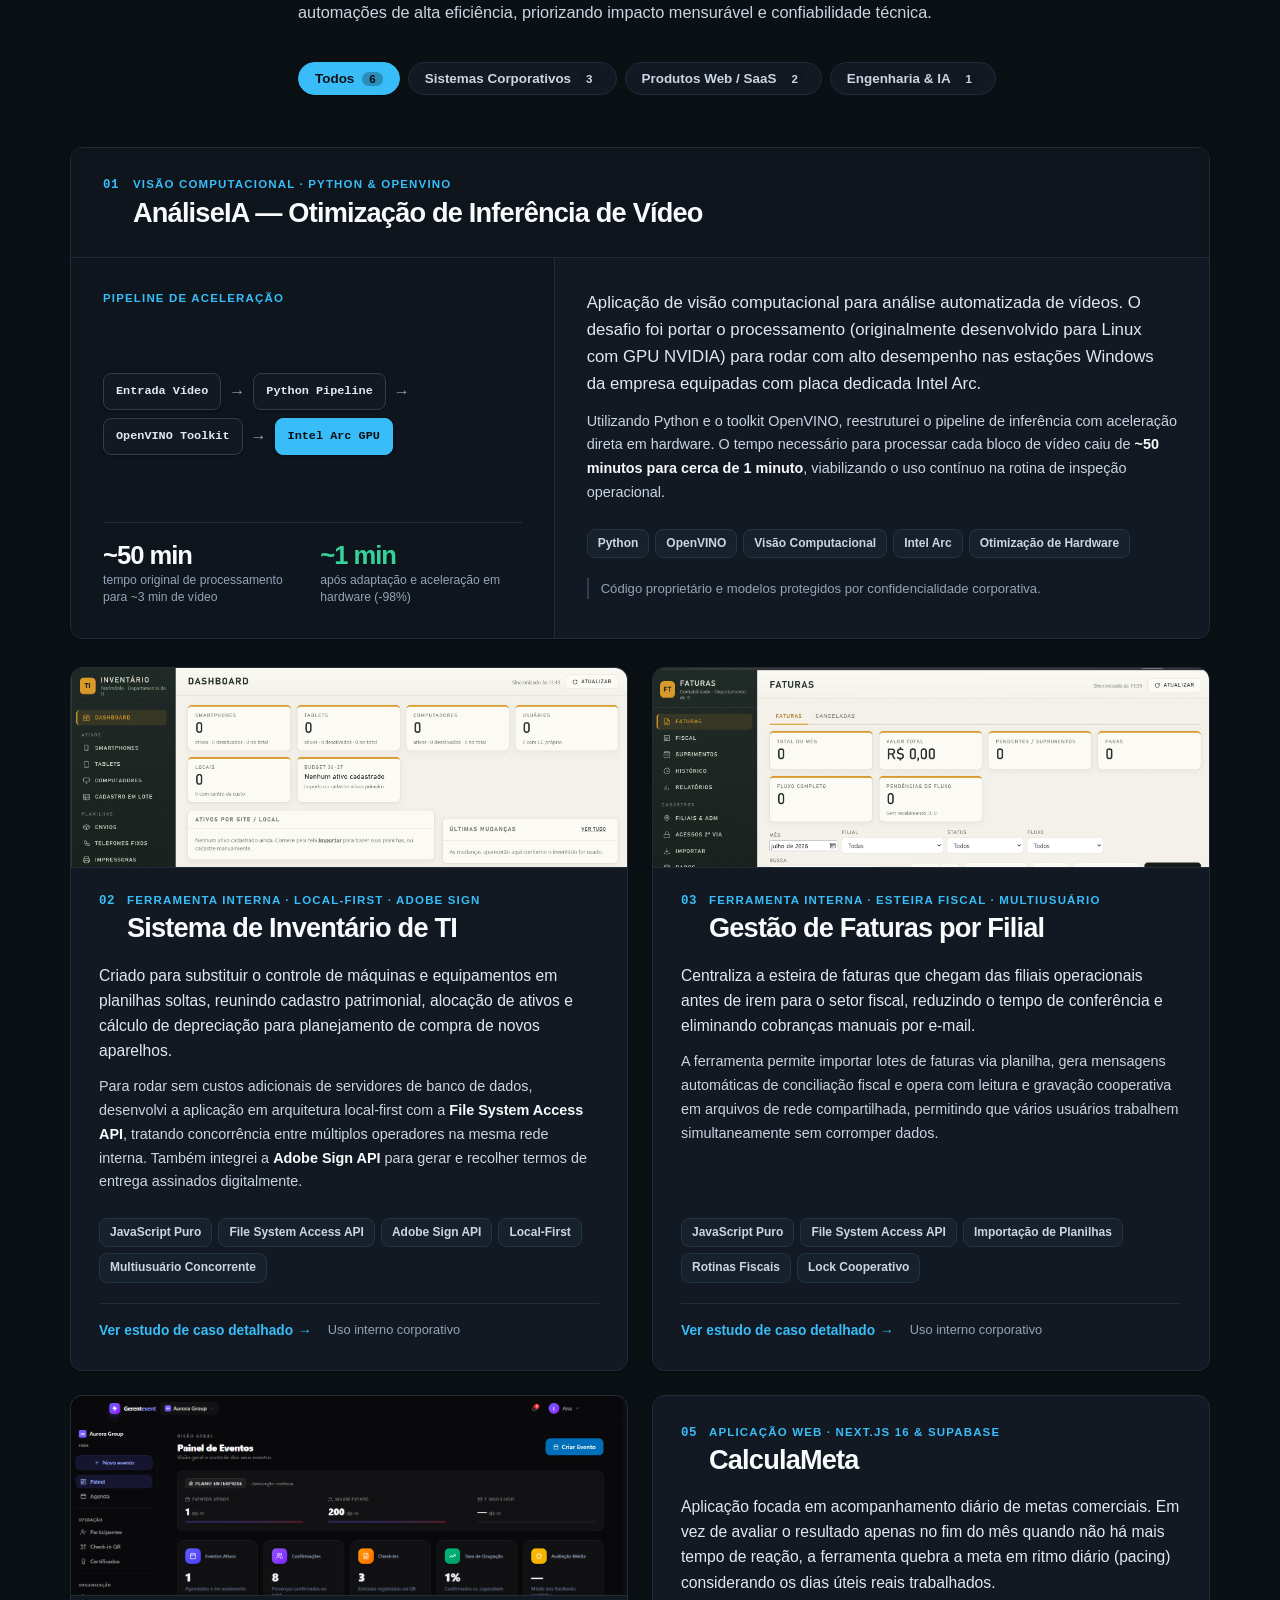
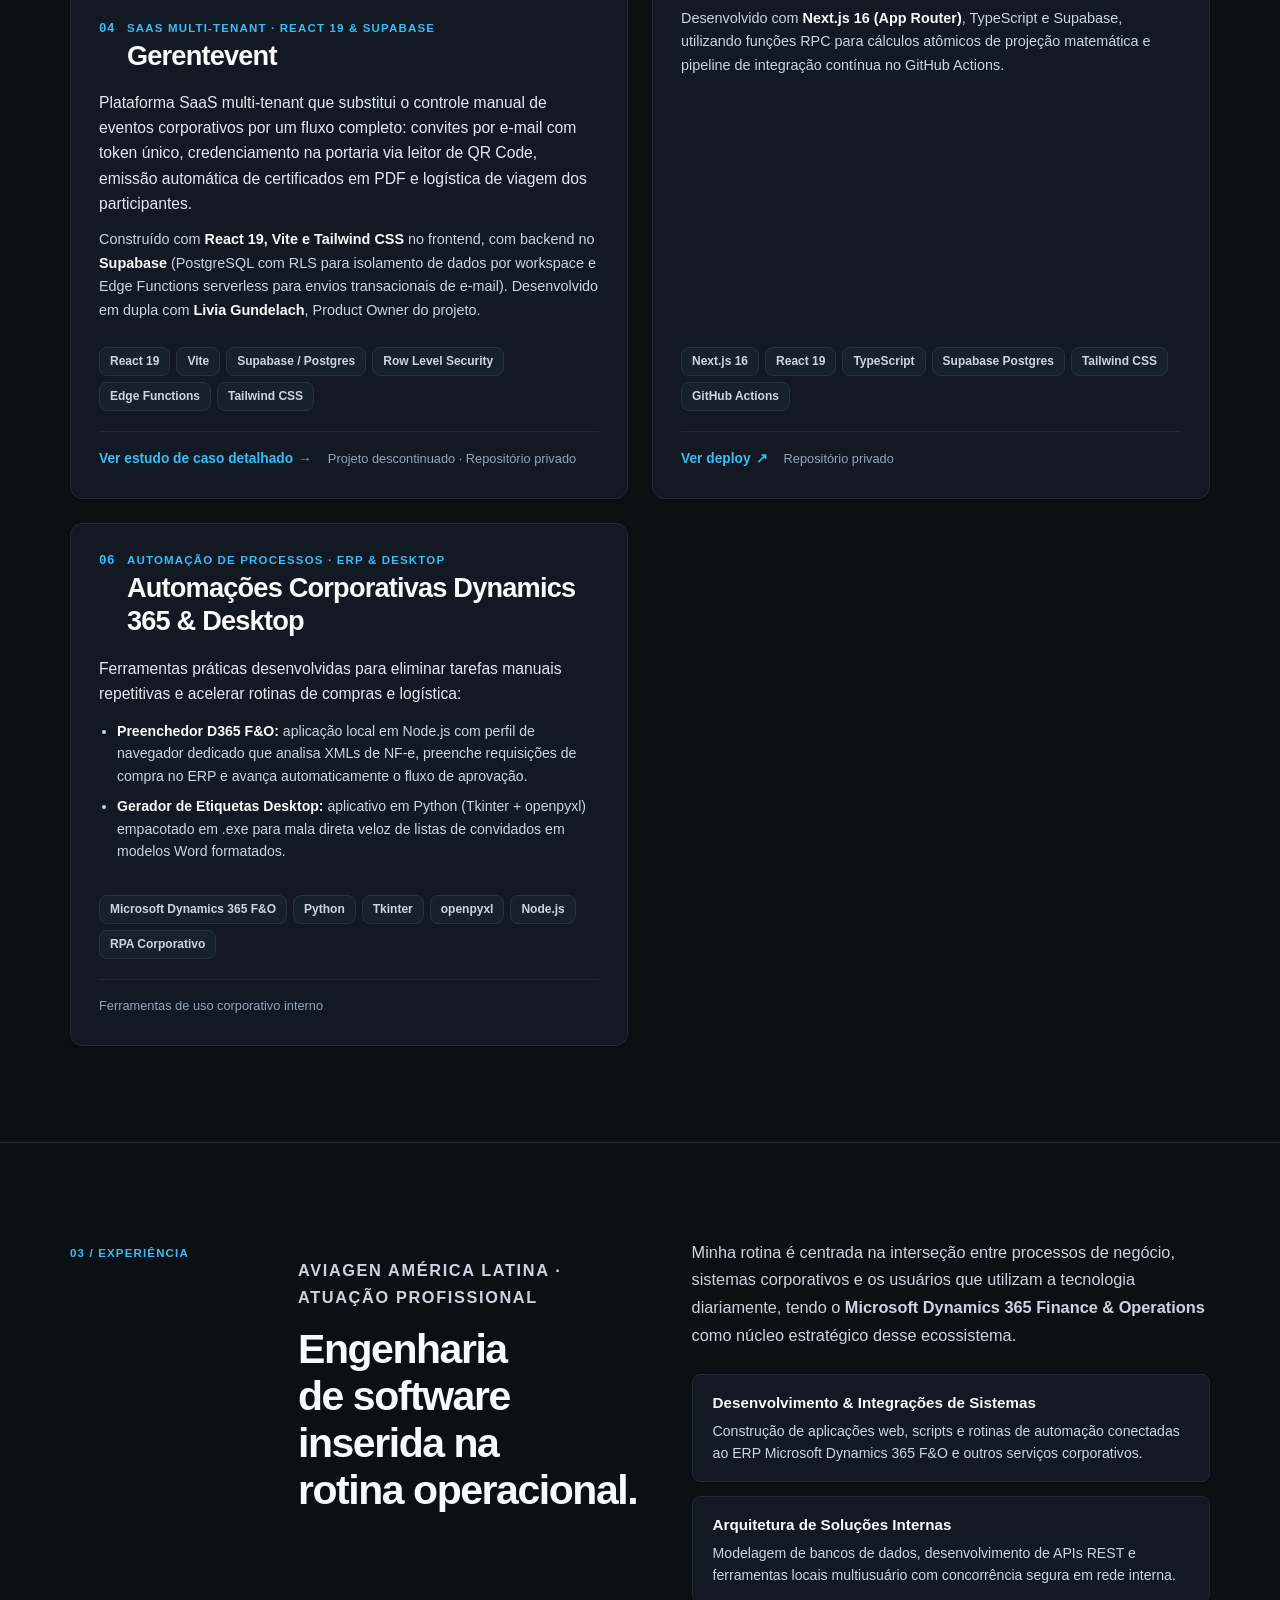
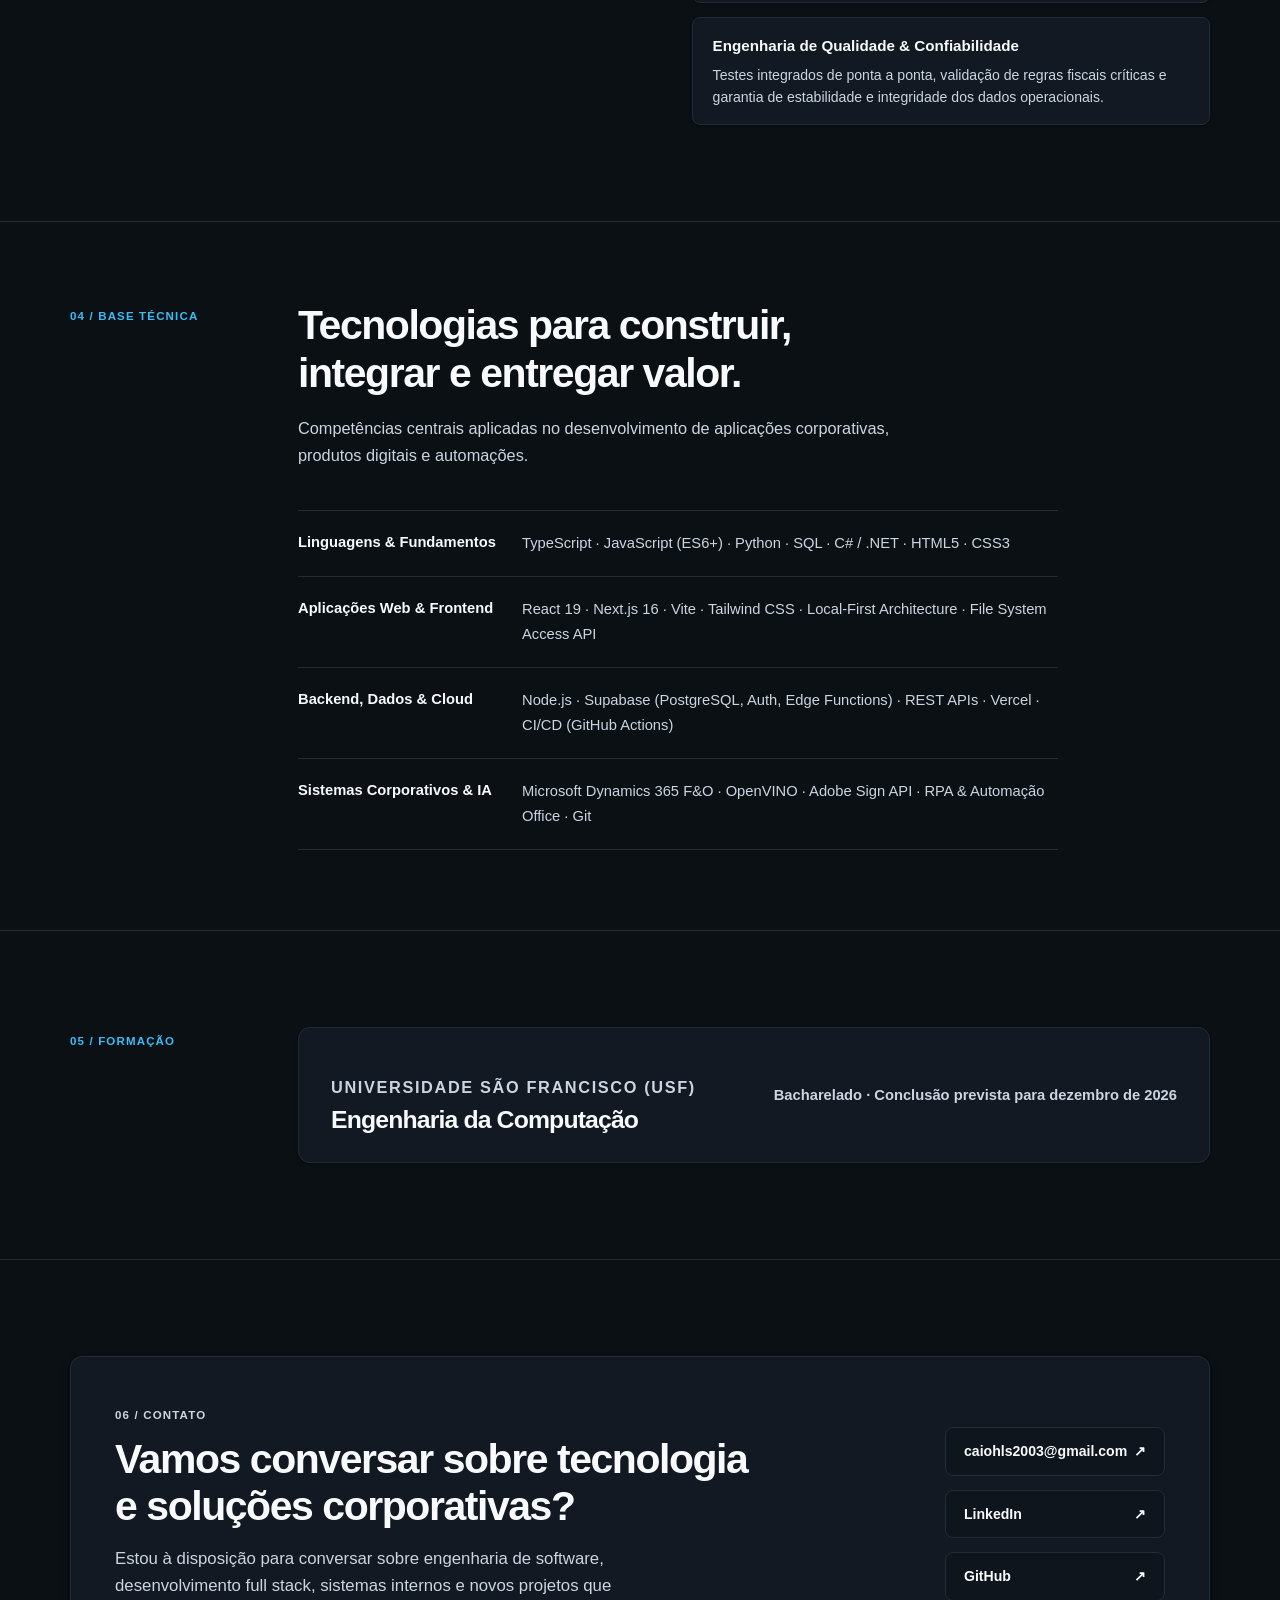
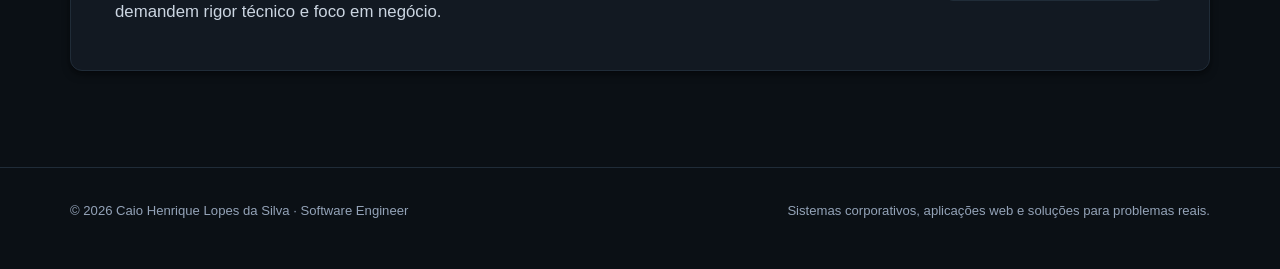
==== commit ce689ec7: "feat: credita Livia Gundelach como Product Owner e remove a secao de metricas" ====
--- a/index.html
+++ b/index.html
@@ -340,11 +340,12 @@
               <p class="project-summary">
                 Plataforma SaaS multi-tenant que substitui o controle manual de eventos corporativos por um fluxo completo:
                 convites por e-mail com token único, credenciamento na portaria via leitor de QR Code, emissão automática de
-                certificados em PDF e métricas de adesão em tempo real.
+                certificados em PDF e logística de viagem dos participantes.
               </p>
               <p class="project-text">
                 Construído com <strong>React 19, Vite e Tailwind CSS</strong> no frontend, com backend no <strong>Supabase</strong>
                 (PostgreSQL com RLS para isolamento de dados por workspace e Edge Functions serverless para envios transacionais de e-mail).
+                Desenvolvido em dupla com <strong>Livia Gundelach</strong>, Product Owner do projeto.
               </p>
               <ul class="tag-list" aria-label="Tecnologias do Gerentevent">
                 <li>React 19</li>
